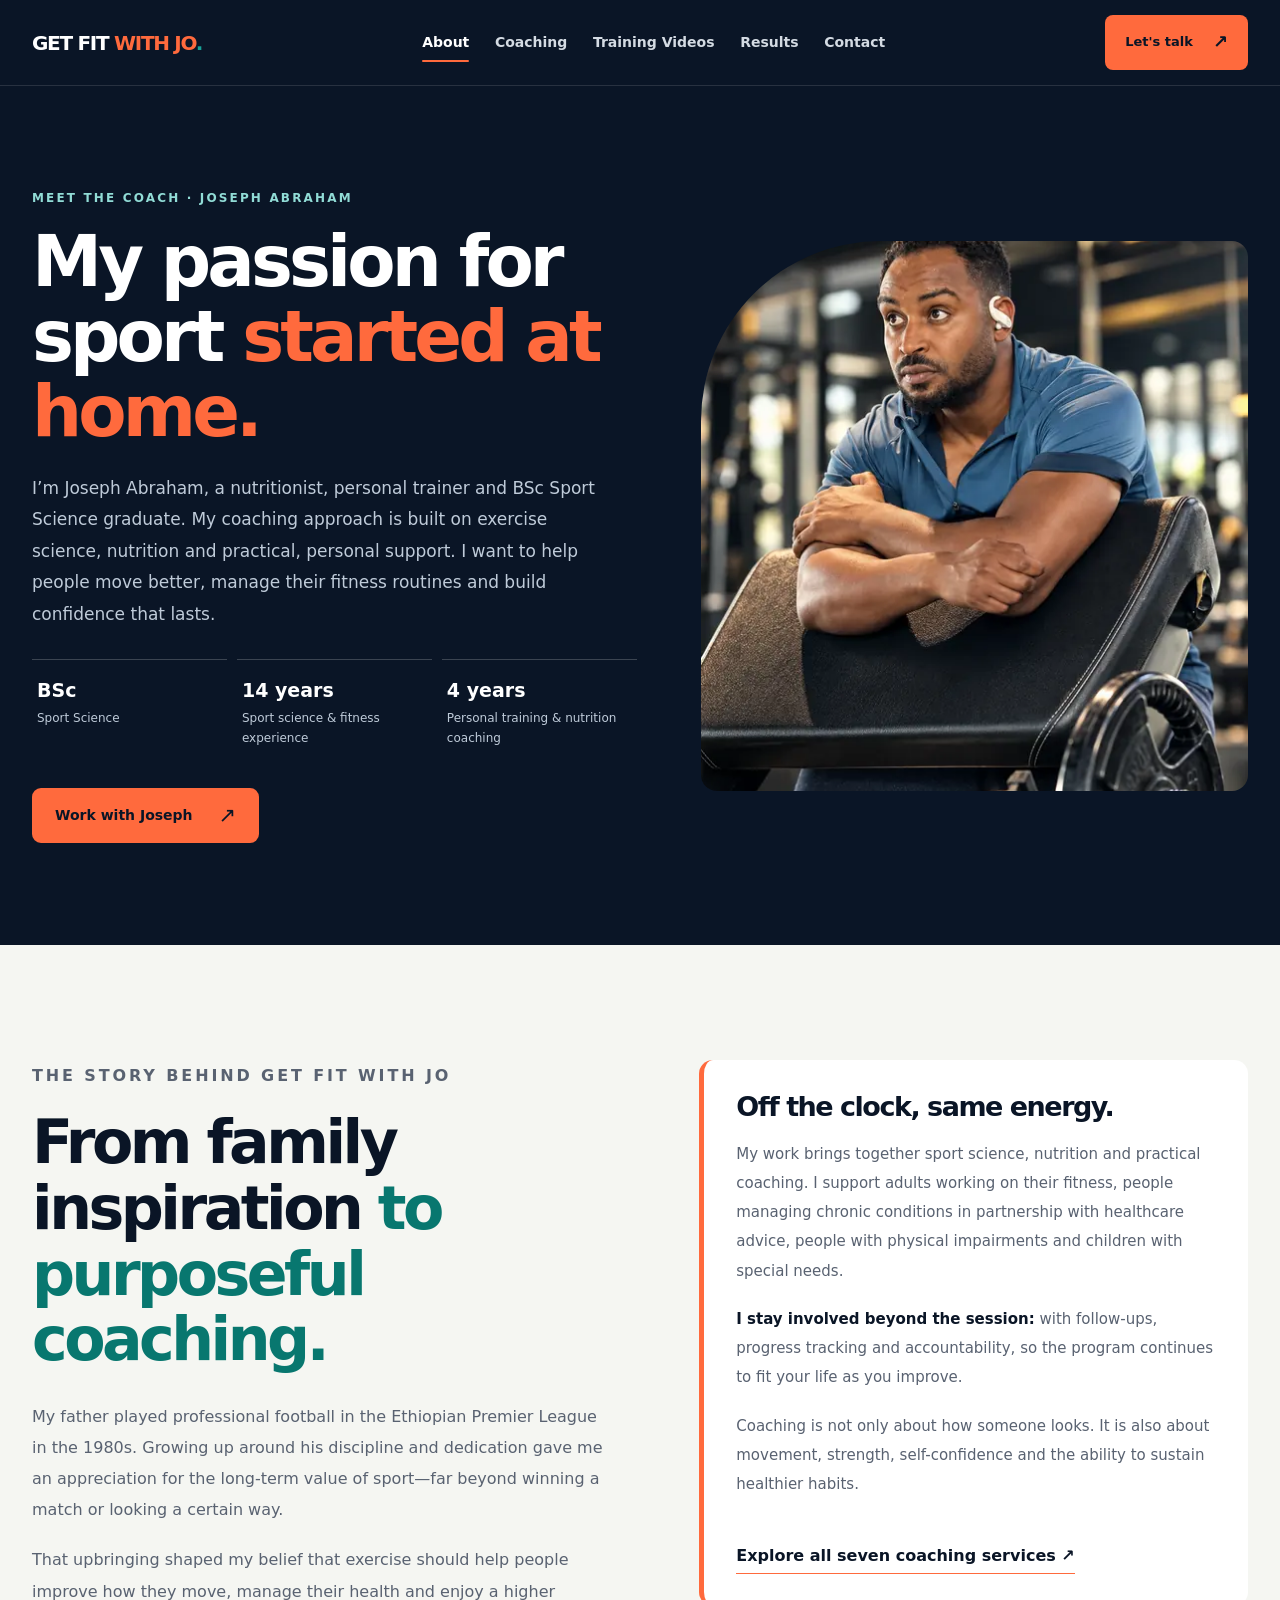
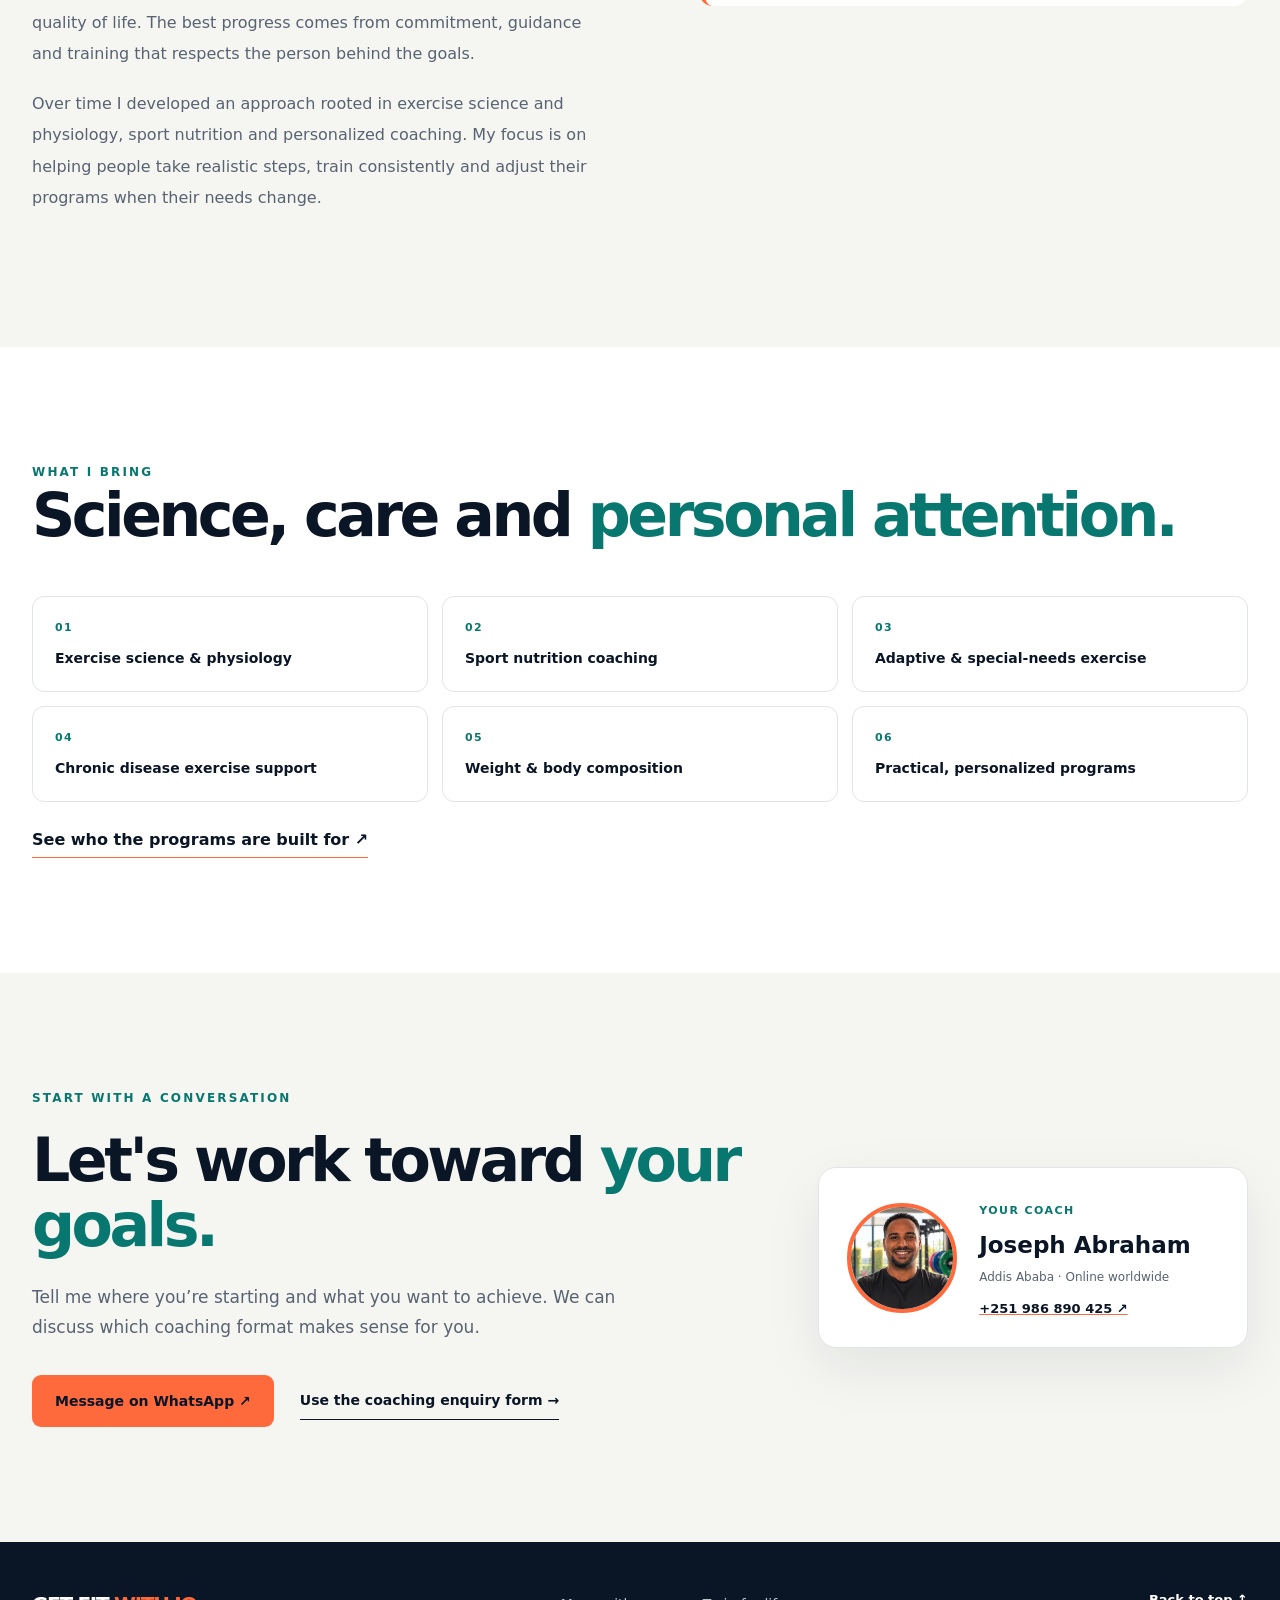
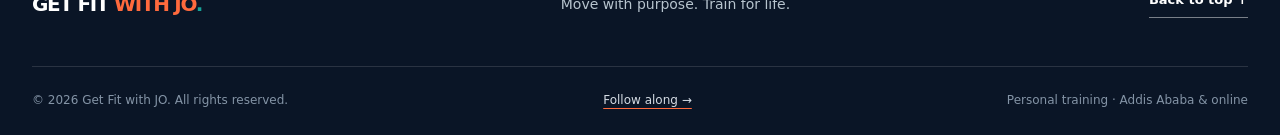
==== about.html @ db7fd2dc "Synchronize shared CSS on About page" ====
<!doctype html>
<html lang="en">
<head>
  <meta charset="utf-8"><meta name="viewport" content="width=device-width, initial-scale=1">
  <meta name="theme-color" content="#0A1526">
  <meta name="description" content="Meet Joseph Abraham, the sport science graduate, nutritionist and personal coach behind Get Fit with JO. Learn about his background, coaching philosophy and sporting roots in Ethiopia.">
  <link rel="canonical" href="https://yohannesmulugeta.github.io/GET-FIT-WITH-JO/about.html">
  <meta property="og:type" content="profile"><meta property="og:title" content="About Joseph Abraham | Get Fit with JO"><meta property="og:description" content="My passion for sport started at home. Discover Joseph's story and sport-science-led coaching philosophy.">
  <meta property="og:image" content="https://yohannesmulugeta.github.io/GET-FIT-WITH-JO/assets/getfit-social-preview.webp">
  <link rel="icon" href="assets/getfit-favicon.svg" type="image/svg+xml">
  <style id="site-css">
:root{
  --navy:#12213B;--deep:#0A1526;--orange:#FF6A3D;--teal:#17A398;
  --cream:#F5F6F2;--ink:#171B1F;--muted:#596271;--line:#E1E4E8;--teal-text:#08776F;
  --text:system-ui,-apple-system,'Segoe UI',Arial,sans-serif;--display:system-ui,-apple-system,'Segoe UI',Arial,sans-serif;
}
*,*::before,*::after{box-sizing:border-box}
html{scroll-behavior:smooth;scroll-padding-top:100px}
body{margin:0;color:var(--ink);background:#fff;font-family:var(--text);-webkit-font-smoothing:antialiased;font-size:16px;line-height:1.6}
body.menu-open{overflow:hidden}
a{color:inherit;text-decoration:none}img,video{display:block;max-width:100%}button{font:inherit}h1,h2,h3,p{margin:0}h1,h2,h3{font-family:var(--display);line-height:1.09;letter-spacing:-.055em}
.container{width:min(100% - 64px,1240px);margin-inline:auto}.skip-link{position:absolute;top:-100px;left:24px;z-index:100;background:var(--orange);color:var(--deep);padding:12px 18px;border-radius:4px}.skip-link:focus{top:12px}
:focus-visible{outline:3px solid var(--orange);outline-offset:4px}
.site-header{height:86px;background:var(--deep);color:#fff;border-bottom:1px solid rgba(255,255,255,.12);position:sticky;top:0;z-index:50}
.nav-shell{height:100%;display:flex;align-items:center;justify-content:space-between;gap:24px}
.brand{font-family:var(--display);font-size:20px;font-weight:700;letter-spacing:-.065em;white-space:nowrap;line-height:1}.brand>span{color:var(--orange)}.brand-dot{color:var(--teal)}
#site-nav{display:flex;gap:28px;align-items:center}#site-nav a{position:relative;font-size:14px;color:#D4DBE3;font-weight:600;transition:color .2s}#site-nav a:hover,#site-nav a[aria-current]{color:#fff}#site-nav a[aria-current]::after{content:"";position:absolute;left:0;right:0;bottom:-8px;height:2px;border-radius:2px;background:var(--orange)}
.nav-action{background:var(--orange);color:var(--deep);padding:13px 20px;font-size:13px;font-weight:700;border-radius:8px;white-space:nowrap;display:inline-flex;align-items:center;gap:20px;transition:transform .2s,filter .2s}.nav-action:hover{transform:translateY(-2px);filter:brightness(1.08)}.nav-action span{font-size:18px}
.menu-toggle{display:none;border:0;background:transparent;cursor:pointer;padding:12px;width:44px;height:44px;align-items:center;justify-content:center;flex-direction:column;gap:5px}.menu-toggle span{display:block;width:23px;height:2px;background:white;border-radius:3px;transition:transform .2s,opacity .2s}
.eyebrow{font-size:12px;font-weight:700;letter-spacing:.18em;line-height:1.7;text-transform:uppercase;color:var(--teal)}
.hero{color:#fff;background:var(--deep);overflow:hidden;position:relative}.hero-noise{position:absolute;right:0;top:0;width:64%;height:100%;opacity:.37;background:radial-gradient(ellipse at 60% 45%,#273b51 0,transparent 69%);pointer-events:none}.hero-layout{min-height:710px;display:grid;grid-template-columns:1fr .93fr;gap:clamp(28px,5vw,78px);align-items:center;padding-block:65px 38px;position:relative;z-index:1}
.hero-content{padding-bottom:25px}.hero-eyebrow{display:flex;align-items:center;gap:12px;color:#7ED0C9;margin-bottom:30px}.status-dot{height:9px;width:9px;background:var(--teal);border-radius:50%;box-shadow:0 0 0 6px rgba(23,163,152,.11)}
.hero h1{font-size:clamp(52px,5.3vw,79px);max-width:720px;line-height:1.045;color:#fff}.hero h1 span{color:var(--orange)}.hero-description{font-size:18px;line-height:1.85;color:#B8C5D1;max-width:520px;margin-top:28px}.hero-actions{display:flex;align-items:center;gap:28px;flex-wrap:wrap;margin-top:36px}
.button{display:inline-flex;align-items:center;justify-content:space-between;gap:26px;padding:17px 23px;font-weight:700;font-size:14px;border-radius:9px;white-space:nowrap;line-height:1.3;transition:transform .2s,box-shadow .2s}.button:hover{transform:translateY(-3px);box-shadow:0 16px 33px rgba(255,106,61,.19)}.button-orange{background:var(--orange);color:var(--deep)}.button span{font-size:21px;font-weight:500;line-height:1}.text-link{display:inline-flex;align-items:center;gap:16px;font-size:14px;font-weight:700;line-height:1.4;padding:9px 0;border-bottom:1px solid currentColor}.text-link span{font-size:20px}.light-link{color:#fff}.dark-link{color:var(--deep)}.text-link:hover{color:var(--orange)}
.coach-signature{display:flex;align-items:center;gap:15px;margin-top:50px}.coach-signature img{width:58px;height:58px;border-radius:50%;object-fit:cover;object-position:center;border:2px solid var(--orange)}.coach-signature strong,.coach-signature span{display:block}.coach-signature strong{font-family:var(--display);font-size:15px}.coach-signature span{color:#A9B6C7;font-size:12px;margin-top:3px}
.hero-visual{position:relative;min-width:0;height:590px;padding-top:15px;padding-right:20px}.hero-photo-frame>picture{display:block;width:100%;height:100%}.hero-photo-frame{height:100%;width:100%;border-radius:160px 18px 18px 18px;overflow:hidden;background:#1b2a38;position:relative;isolation:isolate}.hero-portrait{width:100%;height:100%;object-fit:cover;object-position:50% 42%;transform:scale(1);transition:transform .8s}.hero-photo-frame:hover .hero-portrait{transform:scale(1.025)}.hero-photo-frame::after{content:'';position:absolute;inset:0;background:linear-gradient(0deg,rgba(10,21,38,.8) 0,rgba(10,21,38,.03) 45%,rgba(10,21,38,.07) 100%);pointer-events:none}.visual-outline{position:absolute;top:0;right:3px;width:calc(100% - 35px);height:calc(100% - 3px);border:1px solid rgba(255,106,61,.62);border-radius:160px 18px 18px 18px;z-index:-1}.hero-floating-label{position:absolute;bottom:25px;left:28px;z-index:2;display:flex;align-items:center;gap:15px;background:rgba(10,21,38,.75);backdrop-filter:blur(8px);border:1px solid rgba(255,255,255,.16);padding:13px 19px;border-radius:10px;color:#DDE4E9;font-size:13px}.hero-floating-label strong{display:block;color:#fff;font-family:var(--display);font-size:16px}.label-mark{color:var(--orange);font-size:32px}
.hero-trust{display:grid;grid-template-columns:repeat(3,minmax(0,1fr));gap:20px;border-top:1px solid rgba(255,255,255,.13);padding-block:23px 25px;position:relative;z-index:1}.hero-trust>div{display:flex;align-items:center;gap:15px;font-size:14px;color:#CFD8E0;font-weight:600}.hero-trust>div+div{border-left:1px solid rgba(255,255,255,.15);padding-left:28px}.trust-icon{font-family:var(--display);font-size:13px;color:var(--orange)}
.intro-strip{background:var(--orange);color:var(--deep)}.intro-strip-inner{min-height:85px;display:flex;align-items:center;justify-content:space-between;gap:30px}.intro-strip p{font-family:var(--display);font-weight:700;letter-spacing:.025em;font-size:clamp(14px,1.5vw,18px)}.strip-asterisk{margin-inline:14px;font-weight:400}.intro-strip a{font-weight:700;font-size:13px;white-space:nowrap;border-bottom:1px solid var(--deep);padding-bottom:4px}.intro-strip a span{margin-left:12px;font-size:17px}
.section{padding:clamp(84px,9vw,132px) 0}.section-title{font-size:clamp(42px,4.7vw,67px);color:var(--deep);letter-spacing:-.058em}.section-title span{color:var(--teal-text)}.teal-eyebrow{color:var(--teal-text)}
.about-section{background:var(--cream)}.about-layout{display:grid;grid-template-columns:.89fr 1.11fr;gap:clamp(64px,9vw,142px);align-items:center}.about-visual{min-width:0;position:relative;padding-bottom:77px;padding-left:20px}.about-image-main{height:585px;max-width:430px;overflow:hidden;border-radius:12px 100px 12px 12px;background:#d1dedb;box-shadow:0 25px 60px rgba(10,21,38,.12)}.about-image-main img{width:100%;height:100%;object-fit:cover;object-position:48% 10%}.about-image-inset{position:absolute;bottom:43px;right:-35px;width:45%;height:260px;border:10px solid var(--cream);border-radius:14px;overflow:hidden;background:#d6e5ec}.about-image-inset img{width:100%;height:100%;object-fit:cover;object-position:center}.about-image-caption{position:absolute;top:18px;left:-20px;writing-mode:vertical-rl;transform:rotate(180deg);font-size:10px;font-weight:700;letter-spacing:.21em;color:var(--muted)}.small-cross{color:var(--orange);font-size:23px;vertical-align:middle}
.about-content>.eyebrow{margin-bottom:19px}.about-content>.section-title{max-width:640px}.about-content>.lead{font-size:20px;line-height:1.7;color:var(--deep);font-weight:600;margin-top:26px;max-width:610px}.about-content>p:not(.eyebrow):not(.lead){margin-top:19px;color:var(--muted);line-height:1.88;font-size:16px;max-width:600px}.about-points{margin:30px 0 25px;border-top:1px solid #D7DCD9}.about-points>div{display:grid;grid-template-columns:30px 1fr;column-gap:14px;padding:15px 0;border-bottom:1px solid #D7DCD9}.about-points span{color:var(--orange);font-size:20px;grid-row:span 2}.about-points strong{font-family:var(--display);font-size:16px;color:var(--deep)}.about-points small{font-size:13px;color:var(--muted);margin-top:4px;line-height:1.55}
.about-links{display:flex;flex-wrap:wrap;align-items:center;gap:10px 28px}
.programs-section{background:#fff}.section-heading{margin-bottom:48px}.split-heading{display:flex;justify-content:space-between;align-items:flex-end;gap:70px}.split-heading .eyebrow{margin-bottom:19px}.split-heading>p{max-width:380px;font-size:16px;line-height:1.8;color:var(--muted);margin-bottom:5px}.program-cards{display:grid;grid-template-columns:repeat(3,minmax(0,1fr));gap:23px}.program-card{background:#fff;border:1px solid #E4E7EB;border-radius:15px;overflow:hidden;box-shadow:0 12px 30px rgba(10,21,38,.045);transition:transform .25s,box-shadow .25s}@media(hover:hover){.program-card:hover{transform:translateY(-6px);box-shadow:0 23px 46px rgba(10,21,38,.1)}}.program-image{height:245px;position:relative;overflow:hidden;background:var(--navy)}.program-image img{width:100%;height:100%;object-fit:cover;transition:transform .55s}.program-card:hover img{transform:scale(1.06)}.program-number{position:absolute;top:14px;left:14px;border-radius:7px;background:var(--orange);font-family:var(--display);font-size:13px;font-weight:700;color:var(--deep);padding:9px 13px}.program-body{padding:29px 29px 30px}.program-type{font-size:11px;font-weight:700;letter-spacing:.15em;color:var(--teal-text)}.program-body h3{font-size:25px;line-height:1.15;color:var(--deep);margin:14px 0}.program-body p{font-size:14.5px;line-height:1.8;color:var(--muted);min-height:105px}.program-body>a{display:flex;align-items:center;justify-content:space-between;padding-top:18px;border-top:1px solid var(--line);font-size:13px;font-weight:700;color:var(--deep);margin-top:20px}.program-body>a span{font-size:19px;color:var(--orange)}.program-body>a:hover{color:var(--orange)}
.specialty-block{margin-top:40px;background:var(--cream);border-radius:16px;padding:37px 43px;display:grid;grid-template-columns:.8fr 1.2fr;gap:35px;align-items:center}.specialty-block h3{font-size:25px;color:var(--deep);line-height:1.2;margin-top:10px}.specialty-block h3 span{color:var(--teal-text)}.specialty-list{display:grid;grid-template-columns:1fr 1fr;gap:10px}.specialty-list span{background:white;border:1px solid var(--line);border-radius:9px;padding:13px 15px;font-size:13px;font-weight:700;color:var(--navy)}.specialty-list span::before{content:'↗';color:var(--orange);margin-right:10px}.medical-note{font-size:12px;color:#64707c;line-height:1.65;margin-top:20px;max-width:850px}
.training-section{background:var(--deep);color:#fff;position:relative;overflow:hidden}.training-section::before{content:'';position:absolute;width:750px;height:750px;border:1px solid rgba(255,255,255,.04);border-radius:50%;right:-390px;top:-460px}.training-section .section-title{color:#fff}.training-section .section-title span{color:var(--orange)}.training-section .split-heading>p{color:#AABACB}.training-section .eyebrow{color:#7ED0C9}.video-grid{display:grid;grid-template-columns:repeat(2,minmax(0,400px));justify-content:center;gap:24px}.video-card{min-width:0}.video-stage{position:relative;aspect-ratio:9/13;border:1px solid rgba(255,255,255,.15);overflow:hidden;border-radius:15px;background:#152335}.video-stage video{height:100%;width:100%;object-fit:cover}.video-length{position:absolute;top:16px;left:17px;background:rgba(10,21,38,.78);border:1px solid rgba(255,255,255,.2);border-radius:50px;padding:6px 12px;color:#fff;font-size:10px;letter-spacing:.12em;font-weight:700;pointer-events:none}.video-info{display:flex;justify-content:space-between;gap:20px;align-items:flex-start;padding:20px 0}.video-info span{font-size:10px;letter-spacing:.12em;color:var(--teal);white-space:nowrap;padding-top:3px;font-weight:700}.video-info h3{font-size:18px;color:#fff;letter-spacing:-.025em;font-weight:600;text-align:right}.training-bottom{display:flex;justify-content:space-between;gap:20px;align-items:center;border-top:1px solid rgba(255,255,255,.15);padding-top:25px;margin-top:20px}.training-bottom>span{font-size:13px;color:#AABACB}
.process-section{background:#fff}.centered-heading{text-align:center;max-width:750px;margin-inline:auto;margin-bottom:55px}.centered-heading .eyebrow{margin-bottom:17px}.centered-heading>p:last-child{margin-top:21px;color:var(--muted)}.process-steps{display:grid;grid-template-columns:repeat(3,1fr);gap:23px}.process-step{padding:31px 30px 37px;border:1px solid var(--line);border-radius:15px;background:var(--cream);min-height:276px}.step-head{display:flex;justify-content:space-between;align-items:center;margin-bottom:43px}.step-head span{font-family:var(--display);font-size:17px;color:var(--deep);border-left:3px solid var(--orange);padding-left:8px;font-weight:700}.step-head i{display:grid;place-items:center;width:48px;height:48px;border:1px solid #D9DDDA;border-radius:50%;color:var(--teal);font-size:21px;font-style:normal}.process-step h3{color:var(--deep);font-size:23px;margin-bottom:12px}.process-step p{font-size:14px;line-height:1.8;color:var(--muted)}
.belief-section{background:var(--navy);color:#fff;overflow:hidden}.belief-layout{display:grid;grid-template-columns:330px 1fr;align-items:center;gap:clamp(60px,9vw,130px);min-height:440px}.belief-photo{height:440px;overflow:hidden;position:relative}.belief-photo img{height:100%;width:100%;object-fit:cover;object-position:58% 30%}.belief-photo:after{content:'';position:absolute;inset:0;background:linear-gradient(0deg,rgba(18,33,59,.2),transparent)}.belief-copy{padding:80px 0}.belief-copy .eyebrow{margin-bottom:20px}.belief-copy h2{font-size:clamp(38px,4.4vw,60px);max-width:740px}.belief-copy h2 span{color:var(--orange)}.belief-copy p:not(.eyebrow){font-size:17px;max-width:570px;color:#BDCAD9;margin:22px 0;line-height:1.85}
.contact-section{padding:clamp(85px,9vw,125px) 0;background:var(--cream)}.contact-layout{display:grid;grid-template-columns:1.25fr .75fr;gap:70px;align-items:center}.contact-layout .eyebrow{margin-bottom:19px}.contact-layout .section-title{max-width:710px}.contact-layout>div:first-child>p:not(.eyebrow){font-size:17px;color:var(--muted);max-width:600px;line-height:1.8;margin-top:23px}.contact-buttons{display:flex;align-items:center;flex-wrap:wrap;gap:26px;margin-top:32px}.contact-card{display:flex;align-items:center;gap:22px;border-radius:18px;padding:28px;background:#fff;border:1px solid var(--line);box-shadow:0 20px 55px rgba(10,21,38,.08)}.contact-card img{width:110px;height:110px;object-fit:cover;border:4px solid var(--orange);border-radius:50%;flex-shrink:0}.contact-card span{font-size:11px;font-weight:700;color:var(--teal-text);letter-spacing:.13em}.contact-card strong{display:block;font-family:var(--display);color:var(--deep);font-size:23px;margin:5px 0}.contact-card p{font-size:12px;color:var(--muted)}.contact-card a{font-size:13px;font-weight:700;color:var(--deep);text-decoration:underline;text-decoration-color:var(--orange);display:block;margin-top:11px}
.site-footer{background:var(--deep);color:#fff}.footer-top{min-height:125px;display:flex;justify-content:space-between;align-items:center;gap:25px;border-bottom:1px solid rgba(255,255,255,.13)}.footer-top p{font-size:14px;color:#B7C4CE}.back-to-top{font-weight:700;font-size:13px;border-bottom:1px solid rgba(255,255,255,.45);padding-bottom:6px}.footer-bottom{padding-block:24px;display:flex;justify-content:space-between;gap:15px;font-size:12px;color:#8494A6}
@media(max-width:1120px){.container{width:min(100% - 54px,1160px)}.hero-layout{gap:30px;min-height:600px}.hero h1{font-size:clamp(44px,5.5vw,70px)}.hero-visual{height:500px}.about-layout{gap:60px}.about-image-main{height:520px}.about-image-inset{right:-15px}.section-title{font-size:clamp(40px,4.6vw,58px)}.contact-layout{gap:35px}.contact-card{flex-direction:column;align-items:flex-start}}
@media(max-width:1050px){.site-header{height:73px}.nav-action{margin-left:auto;padding:11px 16px}#site-nav{position:absolute;top:73px;left:0;right:0;background:var(--deep);border-bottom:1px solid rgba(255,255,255,.18);display:none;flex-direction:column;align-items:stretch;padding:19px 28px 32px;gap:0;box-shadow:0 20px 30px rgba(0,0,0,.17);max-height:calc(100dvh - 73px);overflow:auto}#site-nav.is-open{display:flex}#site-nav a{font-size:16px;padding:15px 0;border-bottom:1px solid rgba(255,255,255,.12)}#site-nav a[aria-current]::after{left:auto;right:0;bottom:17px;width:28px}.menu-toggle{display:flex;order:4}.menu-toggle[aria-expanded=true] span:nth-child(1){transform:translateY(7px) rotate(45deg)}.menu-toggle[aria-expanded=true] span:nth-child(2){opacity:0}.menu-toggle[aria-expanded=true] span:nth-child(3){transform:translateY(-7px) rotate(-45deg)}}
@media(max-width:900px){.hero-layout{grid-template-columns:1fr 1fr}.hero h1{font-size:clamp(43px,5.8vw,63px)}.hero-description{font-size:16px}.hero-visual{height:470px}.about-layout{grid-template-columns:.8fr 1.2fr;gap:35px}.about-image-main{height:490px}.about-image-inset{height:185px;bottom:42px}.split-heading{gap:35px}.split-heading>p{max-width:295px}.program-cards{gap:13px}.program-body{padding:22px}.program-body h3{font-size:22px}.program-body p{min-height:140px}.specialty-block{padding:28px}.video-info{display:block}.video-info h3{text-align:left;margin-top:10px}.belief-layout{grid-template-columns:250px 1fr;gap:45px}.contact-layout{grid-template-columns:1fr}.contact-card{flex-direction:row;max-width:500px}}
@media(max-width:700px){.container{width:min(100% - 40px,610px)}.hero-layout{display:flex;flex-direction:column;align-items:stretch;gap:24px;padding-block:65px 26px;min-height:0}.hero-content{padding-bottom:0}.hero h1{font-size:clamp(47px,9.6vw,68px)}.hero-description{font-size:16px;line-height:1.75}.hero-eyebrow{font-size:10px;letter-spacing:.14em;margin-bottom:23px}.hero-actions{margin-top:26px;gap:22px}.coach-signature{margin-top:32px}.hero-visual{height:clamp(355px,76vw,520px);padding-right:11px;margin-top:4px}.hero-photo-frame{border-radius:96px 14px 14px 14px}.visual-outline{border-radius:96px 14px 14px 14px}.hero-portrait{object-position:50% 42%;transform:scale(1)}.hero-photo-frame:hover .hero-portrait{transform:scale(1.025)}.hero-trust{grid-template-columns:1fr 1fr;gap:14px;padding:19px 0}.hero-trust>div{font-size:11px;gap:9px}.hero-trust>div+div{padding-left:12px}.hero-trust>div:nth-child(3){display:none}.intro-strip-inner{min-height:72px}.intro-strip p{font-size:12px}.strip-asterisk{margin-inline:5px}.intro-strip a{display:none}.section{padding:77px 0}.section-title{font-size:clamp(39px,8.5vw,55px)}.about-layout{display:flex;flex-direction:column;gap:26px}.about-visual{width:min(100%,480px);padding-bottom:35px;padding-left:16px}.about-image-main{height:500px;max-width:390px}.about-image-inset{height:200px;right:0;bottom:0}.about-content>.lead{font-size:18px;margin-top:20px}.split-heading{display:block}.split-heading>p{max-width:580px;margin-top:21px;font-size:15px}.section-heading{margin-bottom:32px}.program-cards{grid-template-columns:1fr;gap:20px}.program-card{display:grid;grid-template-columns:minmax(0,.9fr) minmax(0,1.1fr)}.program-image{height:100%;min-height:292px}.program-body p{min-height:0}.specialty-block{display:block;padding:28px}.specialty-list{margin-top:23px}.video-grid{grid-template-columns:repeat(2,minmax(0,1fr));gap:18px}.training-bottom{display:block}.training-bottom .text-link{margin-top:13px}.process-steps{grid-template-columns:1fr;gap:14px}.process-step{min-height:0;padding:23px}.step-head{margin-bottom:18px}.belief-layout{grid-template-columns:155px 1fr;gap:25px;min-height:320px}.belief-photo{height:370px}.belief-copy{padding:55px 0}.belief-copy h2{font-size:clamp(29px,5.4vw,45px)}.belief-copy p:not(.eyebrow){font-size:13px;line-height:1.6}.contact-layout{gap:30px}.footer-top{min-height:115px}.footer-top p{display:none}}
@media(max-width:510px){.container{width:calc(100% - 36px)}.site-header{height:67px}.nav-shell{gap:6px}.brand{font-size:17px}.nav-action{font-size:11px;padding:10px 12px;gap:7px}#site-nav{top:67px}.menu-toggle{padding:9px;width:38px}.hero-layout{padding-top:47px}.hero h1{font-size:clamp(44px,11.6vw,61px)}.hero-description{font-size:15px}.hero-actions{flex-direction:column;align-items:stretch;gap:8px}.hero-actions .button{width:100%;justify-content:space-between}.hero-actions .text-link{align-self:flex-start;margin-top:7px}.hero-visual{height:380px}.hero-floating-label{left:14px;bottom:16px;padding:10px;font-size:10px;gap:8px}.hero-floating-label strong{font-size:13px}.label-mark{font-size:24px}.hero-trust{gap:8px}.hero-trust>div{font-size:10px}.intro-strip p{font-size:11px;letter-spacing:0}.about-image-main{height:440px}.about-image-inset{height:180px;width:43%}.about-image-caption{font-size:9px}.program-card{display:flex;flex-direction:column}.program-image{min-height:0;height:218px}.program-body{padding:24px}.program-body p{font-size:14px}.specialty-block{padding:23px}.specialty-list{grid-template-columns:1fr}.video-grid{grid-template-columns:1fr;gap:20px}.video-info{display:flex}.video-info h3{text-align:right;margin-top:0;font-size:17px}.belief-layout{display:flex;flex-direction:column;gap:0}.belief-photo{height:240px;max-width:240px;align-self:flex-start}.belief-copy{padding:36px 0 56px}.belief-copy h2{font-size:41px}.belief-copy p:not(.eyebrow){font-size:15px}.contact-card{padding:20px;gap:14px}.contact-card img{width:88px;height:88px}.contact-card strong{font-size:19px}.contact-buttons{align-items:flex-start;flex-direction:column}.footer-bottom{display:block}.footer-bottom p+p{margin-top:5px}}
@media(max-width:350px){.nav-action{display:none}.menu-toggle{margin-left:auto}.hero h1{font-size:43px}.hero-visual{height:328px}.intro-strip p{font-size:10px}.about-image-main{height:395px}.about-image-inset{height:150px}.contact-card img{width:76px;height:76px}}
@media(prefers-reduced-motion:reduce){html{scroll-behavior:auto}*,*::before,*::after{animation-duration:.01ms!important;transition-duration:.01ms!important;scroll-behavior:auto!important}}

/* Lightweight mobile and accessibility refinements; original brand palette retained. */
.dark-link:hover,.program-body>a:hover{color:var(--teal-text)}
@media(max-width:700px){.hero-floating-label{backdrop-filter:none;background:rgba(10,21,38,.90)}}
@media(max-width:510px){.nav-action{min-height:44px;font-size:12px}.menu-toggle{width:44px;min-width:44px;min-height:44px}.hero-eyebrow{font-size:11px}}

/* Content restoration: every prior business section with zero new heavy media. */
#site-nav{gap:clamp(16px,2vw,26px)}#site-nav a{white-space:nowrap}
.hero-promise{margin-top:20px;font-family:var(--display);font-weight:700;font-size:clamp(17px,1.6vw,23px);line-height:1.35;color:#fff;max-width:520px;border-left:3px solid var(--orange);padding-left:16px}
.hero-description{margin-top:17px}.hero-trust strong,.hero-trust small{display:block;line-height:1.4}.hero-trust strong{font-size:14px;font-weight:700;color:#fff}.hero-trust small{font-size:11px;line-height:1.6;color:#ACBDCC;margin-top:2px}.hero-trust>div{align-items:center}
.about-origin{background:#fff;border-left:4px solid var(--orange);border-radius:0 12px 12px 0;padding:21px 24px;margin:25px 0 26px;box-shadow:0 8px 20px rgba(10,21,38,.04)}
.about-origin strong{display:block;color:var(--deep);font-family:var(--display);font-size:20px;line-height:1.3;letter-spacing:-.025em;margin-bottom:10px}
.about-origin p{color:var(--muted);line-height:1.75;font-size:14px}
.specialized-services{display:grid;grid-template-columns:repeat(2,minmax(0,1fr));gap:18px;margin-top:24px}
.special-service{background:var(--cream);border:1px solid var(--line);border-radius:14px;padding:29px;display:flex;flex-direction:column;align-items:flex-start;min-height:275px;transition:border-color .2s,transform .2s}
.special-service:hover{transform:translateY(-3px);border-color:#B8C6CB}
.service-no{font-size:11px;letter-spacing:.14em;font-weight:800;color:var(--teal-text)}.special-service h3{font-size:24px;color:var(--deep);margin-top:14px;letter-spacing:-.04em}
.special-service p{color:var(--muted);line-height:1.75;font-size:14px;margin:12px 0 20px}.special-service a{font-size:13px;font-weight:700;color:var(--deep);border-bottom:1px solid var(--orange);margin-top:auto;padding-bottom:4px}
.audience-section{background:var(--cream)}.audience-grid{display:grid;grid-template-columns:repeat(3,minmax(0,1fr));gap:17px}
.audience-tile{background:#fff;border:1px solid var(--line);padding:28px 26px;border-radius:14px;min-height:187px}
.audience-tile>span{font-family:var(--display);font-size:14px;font-weight:800;color:var(--teal-text)}.audience-tile h3{color:var(--deep);font-size:20px;margin-top:12px;letter-spacing:-.04em}.audience-tile p{color:var(--muted);font-size:13.5px;margin-top:8px;line-height:1.7}
.packages-section{background:#fff}.package-grid{display:grid;grid-template-columns:repeat(3,minmax(0,1fr));gap:20px}.package-option{padding:30px 28px;border:1px solid var(--line);border-radius:14px;display:flex;flex-direction:column;background:#fff;box-shadow:0 10px 25px rgba(10,21,38,.045)}
.package-option>span{color:var(--teal-text);font-size:11px;font-weight:800;letter-spacing:.13em}.package-option h3{margin:15px 0 10px;font-size:26px;letter-spacing:-.045em;color:var(--deep)}.package-option p{font-size:14px;color:var(--muted);line-height:1.7;margin-bottom:24px}.package-option strong{font-size:16px;color:var(--deep)}.package-option small{font-size:13px;line-height:1.7;color:var(--muted);margin-top:8px}.package-option a{font-size:13px;color:var(--deep);font-weight:700;margin-top:auto;padding-top:22px;border-bottom:1px solid var(--orange);padding-bottom:6px;width:max-content;max-width:100%}.package-note{font-size:13px;margin-top:20px;color:var(--muted);line-height:1.7}
.results-section{background:var(--cream)}.results-layout{display:grid;grid-template-columns:minmax(0,1.4fr) minmax(260px,.6fr);gap:clamp(36px,6vw,85px);align-items:center}.results-main .eyebrow{margin-bottom:18px}.results-intro{font-size:17px;color:var(--muted);line-height:1.75;margin:24px 0 28px}.client-story{background:#fff;border:1px solid var(--line);border-radius:16px;padding:34px 36px;box-shadow:0 12px 34px rgba(10,21,38,.06)}.story-label{color:var(--teal-text);font-size:11px;font-weight:800;letter-spacing:.12em}.client-story h3{color:var(--deep);font-size:clamp(24px,2.3vw,34px);margin:13px 0;letter-spacing:-.045em}.client-story p{font-size:15px;line-height:1.9;color:var(--muted)}.story-footer{display:flex;justify-content:space-between;gap:24px;align-items:center;border-top:1px solid var(--line);padding-top:20px;margin-top:24px}.story-footer span{font-size:12px;color:var(--muted)}.story-footer strong{font-family:var(--display);display:block;font-size:23px;color:var(--deep);line-height:1.15}.story-footer a{font-size:12px;font-weight:700;color:var(--deep);border-bottom:1px solid var(--orange);padding-bottom:4px}.results-disclaimer{font-size:11px;color:var(--muted);margin-top:15px;line-height:1.7}.results-aside{background:var(--deep);color:#fff;border-radius:16px;overflow:hidden}.results-photo{height:360px}.results-photo img{width:100%;height:100%;object-fit:cover;object-position:50% 45%}.results-aside-caption{padding:25px;display:flex;flex-direction:column;gap:11px}.results-aside-caption .eyebrow{font-size:10px;color:#8BD4CD}.results-aside-caption strong{font-family:var(--display);font-size:23px;line-height:1.2;letter-spacing:-.035em}.results-aside-caption a{font-size:13px;color:#fff;text-decoration:underline;text-decoration-color:var(--orange);text-underline-offset:5px;margin-top:6px}
.social-section{background:var(--navy);color:white}.social-layout{display:grid;grid-template-columns:minmax(0,1fr) minmax(0,1fr);gap:70px;align-items:center}.social-layout .eyebrow{margin-bottom:18px;color:#A0DCD7}.social-layout .section-title{color:#fff}.social-layout .section-title span{color:#8DDED4}.social-layout>div:first-child>p:not(.eyebrow){font-size:15px;color:#BFCBD9;line-height:1.9;max-width:550px;margin-top:22px}
.social-grid{display:grid;grid-template-columns:repeat(2,minmax(0,1fr));gap:13px}.social-tile{border:1px solid rgba(255,255,255,.2);border-radius:13px;padding:22px 20px;min-height:135px}.social-tile>span{display:grid;place-items:center;color:var(--orange);font-size:28px;font-weight:700;width:38px;height:38px}.social-tile strong,.social-tile small{display:block}.social-tile strong{font-size:18px;margin-top:4px}.social-tile small{font-size:11px;color:#BFCBD9;margin-top:4px}
.footer-about-link{display:inline-block;margin-left:9px;color:#fff;text-decoration:underline;text-decoration-color:var(--orange);text-underline-offset:5px}
/* About-page layout */
.about-page-hero{background:var(--deep);padding:clamp(75px,8vw,135px) 0;color:#fff}.about-page-layout{display:grid;grid-template-columns:minmax(0,1.05fr) minmax(300px,.95fr);gap:clamp(35px,5vw,85px);align-items:center}.about-page-hero h1{font-size:clamp(43px,5.5vw,77px);line-height:1.07;max-width:760px;margin:16px 0 22px}.about-page-hero h1 span{color:var(--orange)}.about-page-hero .eyebrow{color:#91DCD6}.about-page-hero p:not(.eyebrow){font-size:17px;line-height:1.85;color:#BFCBD9;max-width:580px}.about-page-image{height:550px;border-radius:180px 16px 16px 16px;overflow:hidden}.about-page-image img{height:100%;width:100%;object-fit:cover;object-position:center}.about-credential-grid{margin-top:29px;display:grid;grid-template-columns:repeat(3,1fr);gap:10px}.about-credential-grid div{padding:15px 5px;border-top:1px solid rgba(255,255,255,.2)}.about-credential-grid strong{font-size:19px;display:block;color:#fff}.about-credential-grid span{display:block;font-size:12px;color:#BFCBD9;margin-top:4px}
.story-section{background:var(--cream)}.story-layout{display:grid;grid-template-columns:minmax(0,1fr) minmax(0,.95fr);gap:clamp(30px,7vw,105px);align-items:start}.story-layout p{color:var(--muted);font-size:16px;line-height:1.95;margin-bottom:19px}.story-layout h2{margin:14px 0 28px}.story-highlight{padding:32px;border-radius:14px;border-left:5px solid var(--orange);background:#fff}.story-highlight h3{font-size:27px;color:var(--deep);margin-bottom:18px}.story-highlight strong{color:var(--deep)}.story-highlight p{font-size:15px}
.expertise-grid{display:grid;grid-template-columns:repeat(3,minmax(0,1fr));gap:14px}.expertise-grid div{padding:22px;border:1px solid var(--line);border-radius:12px;background:#fff;font-size:14px;font-weight:700;color:var(--deep)}.expertise-grid span{display:block;color:var(--teal-text);font-size:11px;letter-spacing:.13em;margin-bottom:10px}.story-link{display:inline-block;color:var(--deep);font-weight:700;margin-top:25px;border-bottom:1px solid var(--orange);padding-bottom:4px}
@media(max-width:1120px){.hero-promise{font-size:19px}}
@media(max-width:1010px){.hero-trust small{font-size:10px}.social-layout{gap:35px}}
@media(max-width:900px){#site-nav a{font-size:16px}.audience-grid{grid-template-columns:repeat(2,minmax(0,1fr))}.package-grid{gap:12px}.package-option{padding:24px}.results-layout{grid-template-columns:minmax(0,1.2fr) minmax(220px,.8fr);gap:28px}.results-photo{height:320px}}
@media(max-width:700px){.hero-promise{font-size:19px;margin-top:20px}.hero-trust{grid-template-columns:repeat(3,minmax(0,1fr));gap:8px}.hero-trust>div:nth-child(3){display:flex}.hero-trust>div{flex-direction:column;align-items:flex-start;gap:7px;padding:0 6px!important}.hero-trust strong{font-size:12px}.hero-trust small{font-size:9.5px}.specialized-services,.social-layout,.story-layout{grid-template-columns:1fr}.audience-grid{gap:12px}.package-grid{grid-template-columns:1fr}.package-option{min-height:0}.results-layout{grid-template-columns:1fr}.results-aside{display:grid;grid-template-columns:minmax(0,.55fr) minmax(0,1fr);align-items:stretch}.results-photo{height:240px}.social-grid{gap:10px}.about-page-layout{grid-template-columns:1fr}.about-page-image{height:400px;max-width:540px}.expertise-grid{grid-template-columns:repeat(2,minmax(0,1fr))}}
@media(max-width:510px){.hero-promise{font-size:17px}.hero-trust{grid-template-columns:repeat(3,minmax(0,1fr))}.hero-trust .trust-icon{font-size:11px}.hero-trust strong{font-size:11px}.hero-trust small{font-size:9px}.audience-grid,.specialized-services{grid-template-columns:1fr}.audience-tile{min-height:0;padding:23px}.special-service{min-height:0}.client-story{padding:25px 22px}.story-footer{flex-direction:column;align-items:flex-start}.results-aside{grid-template-columns:1fr}.results-photo{height:300px}.social-tile{padding:15px 12px;min-height:118px}.social-tile strong{font-size:16px}.social-tile small{font-size:10px}.about-credential-grid{grid-template-columns:1fr 1fr;gap:8px}.about-page-image{height:330px}}

/* Extra-small-screen readability for experience credentials */
@media(max-width:510px){.hero-trust{grid-template-columns:repeat(2,minmax(0,1fr))}.hero-trust>div:nth-child(3){grid-column:1/-1;flex-direction:row;align-items:center;padding-top:10px!important;border-top:1px solid rgba(255,255,255,.1)}.hero-trust strong{font-size:12px}.hero-trust small{font-size:10px}}


/* Coaching enquiry — responsive dual-channel contact form */
.enquiry-panel{scroll-margin-top:110px;margin-top:65px;background:#fff;border:1px solid var(--line);border-radius:22px;box-shadow:0 22px 68px rgba(10,21,38,.075);overflow:hidden}
.enquiry-intro{display:flex;align-items:center;justify-content:space-between;gap:40px;padding:35px clamp(22px,5vw,58px);background:var(--navy);color:white}
.enquiry-intro .eyebrow{color:#96DCD5;font-weight:700;margin:0 0 12px}
.enquiry-intro h3{font-size:clamp(30px,3.3vw,45px);line-height:1.12;letter-spacing:-.04em;color:#fff;margin:0}
.enquiry-intro h3 span{color:var(--orange)}
.enquiry-intro p:not(.eyebrow){font-size:15px;max-width:550px;color:#DFE7EE;line-height:1.7;margin:14px 0 0}
.enquiry-benefits{display:flex;flex-direction:column;gap:12px;flex:0 0 auto;border-left:1px solid rgba(255,255,255,.22);padding-left:29px;font-size:13px;color:#E2E9F0}
.enquiry-benefits strong{color:#FFAC87;margin-right:9px}
.enquiry-form{padding:clamp(22px,4vw,50px)}
.enquiry-fields{display:grid;grid-template-columns:repeat(2,minmax(0,1fr));gap:22px 24px}
.enquiry-field{display:flex;flex-direction:column;gap:9px;min-width:0}
.enquiry-field-full{grid-column:1/-1}
.enquiry-field label{font-size:14px;color:var(--deep);font-weight:700}
.enquiry-field label span{color:#BA481F}
.enquiry-field input,.enquiry-field select,.enquiry-field textarea{width:100%;min-width:0;border:1.5px solid #C6CFD7;border-radius:10px;padding:14px 15px;background:#FBFCFC;color:var(--deep);font:inherit;font-size:16px;line-height:1.5;transition:border-color .15s,box-shadow .15s}
.enquiry-field textarea{resize:vertical;min-height:128px}
.enquiry-field input:focus-visible,.enquiry-field select:focus-visible,.enquiry-field textarea:focus-visible,.enquiry-consent input:focus-visible,.enquiry-actions a:focus-visible,.enquiry-actions button:focus-visible{outline:3px solid rgba(23,163,152,.36);outline-offset:2px;border-color:var(--teal-text)}
.enquiry-field input::placeholder,.enquiry-field textarea::placeholder{color:#637182;opacity:1}
.enquiry-consent{display:flex;gap:12px;align-items:flex-start;margin:25px 0 23px;font-size:13px;color:#435162;line-height:1.65;cursor:pointer}
.enquiry-consent input{flex:0 0 19px;width:19px;height:19px;margin:2px 0 0;accent-color:var(--teal-text)}
.enquiry-consent a{color:var(--deep);font-weight:700;text-decoration:underline;text-decoration-color:var(--orange)}
.enquiry-actions{display:flex;flex-wrap:wrap;gap:14px;align-items:stretch}
.enquiry-actions .button{min-height:54px;min-width:225px;border:0;cursor:pointer;justify-content:center;text-align:center;font-family:inherit;white-space:normal}
.enquiry-actions button:disabled{opacity:.58;cursor:wait;transform:none}
.enquiry-whatsapp-button{color:#fff;background:var(--navy)}
.enquiry-whatsapp-button:hover{box-shadow:0 16px 35px rgba(18,33,59,.2)}
.enquiry-status{min-height:0;margin-top:15px;font-size:14px;line-height:1.65;font-weight:650}
.enquiry-status:empty{display:none}
.enquiry-status[data-state="success"]{color:#075D43}
.enquiry-status[data-state="error"]{color:#8C301D}
.enquiry-status[data-state="info"]{color:var(--navy)}
.enquiry-footnote{font-size:12px;color:#586576;line-height:1.65;margin-top:17px;max-width:940px}
.enquiry-honeypot{position:absolute!important;left:-9999px!important;width:1px!important;height:1px!important;overflow:hidden!important}
@media(max-width:760px){.enquiry-intro{align-items:flex-start;flex-direction:column;gap:23px}.enquiry-benefits{display:grid;grid-template-columns:repeat(3,1fr);width:100%;border-left:0;border-top:1px solid rgba(255,255,255,.22);padding:18px 0 0;gap:15px}.enquiry-benefits span{line-height:1.5}}
@media(max-width:520px){.enquiry-panel{margin-top:40px;border-radius:17px}.enquiry-intro{padding:25px 22px}.enquiry-fields{grid-template-columns:1fr;gap:19px}.enquiry-field-full{grid-column:auto}.enquiry-benefits{display:flex;gap:7px;font-size:12px}.enquiry-actions{flex-direction:column}.enquiry-actions .button{width:100%;min-width:0}.enquiry-form{padding:24px 19px}}
@media(prefers-reduced-motion:reduce){.enquiry-field input,.enquiry-field select,.enquiry-field textarea{transition:none}}

.footer-bottom a{color:#D4DBE3;text-decoration:underline;text-decoration-color:var(--orange);text-underline-offset:4px}
@media(max-width:1050px){#site-nav{gap:0}}

/* October 2026 review-only gallery, transformation, FAQ and booking refinement */
.jo-gallery-section{background:#fff}.jo-gallery-grid{display:grid;grid-template-columns:repeat(4,minmax(0,1fr));gap:18px}.jo-gallery-card{min-width:0;margin:0;overflow:hidden;border-radius:15px;background:var(--cream);border:1px solid var(--line)}.jo-gallery-card-tall{grid-column:span 1}.jo-gallery-card-wide{grid-column:span 2}.jo-gallery-image{height:295px;position:relative;overflow:hidden;background:var(--navy)}.jo-gallery-card-wide .jo-gallery-image{height:335px}.jo-gallery-image img{height:100%;width:100%;object-fit:cover;object-position:center 34%;transition:transform .3s}.jo-gallery-card:hover img{transform:scale(1.035)}.jo-reference-badge{position:absolute;left:12px;bottom:12px;right:12px;display:block;width:max-content;max-width:calc(100% - 24px);color:#fff;background:rgba(10,21,38,.94);border:1px solid rgba(255,255,255,.25);padding:8px 9px;border-radius:5px;font-size:10px;line-height:1.45;font-weight:800;letter-spacing:.05em}.jo-gallery-card figcaption{padding:18px 19px 21px}.jo-gallery-card figcaption strong{display:block;font-size:17px;color:var(--deep)}.jo-gallery-card figcaption span{display:block;font-size:12px;color:var(--muted);margin-top:5px;line-height:1.5}.jo-gallery-note{font-size:12px;line-height:1.8;color:var(--muted);max-width:950px;margin:22px 0}.jo-gallery-note a{font-weight:700;text-decoration:underline;text-underline-offset:3px;color:var(--deep)}
.jo-transformations-section{background:var(--cream)}.jo-transformation-grid{display:grid;grid-template-columns:repeat(2,minmax(0,1fr));gap:20px}.jo-transformation-card{background:#fff;border:1px solid var(--line);border-radius:16px;overflow:hidden;min-width:0}.jo-transformation-image{height:330px;position:relative;background:var(--navy)}.jo-transformation-image img{width:100%;height:100%;object-fit:contain;background:#101c30}.jo-transformation-copy{padding:25px 28px 29px}.jo-transformation-copy>span{font-size:11px;letter-spacing:.12em;font-weight:800;color:var(--teal-text)}.jo-transformation-copy h3{color:var(--deep);font-size:26px;margin:11px 0}.jo-transformation-copy p{color:var(--muted);font-size:14px;line-height:1.8}.jo-transform-placeholder{height:330px;background:linear-gradient(130deg,#12213B,#243f50);color:#fff;display:flex;align-items:center;justify-content:center;flex-direction:column;padding:24px;text-align:center;gap:12px}.jo-transform-placeholder>span{display:grid;place-items:center;width:62px;height:62px;font-size:38px;line-height:1;border:2px dashed #7ECAC4;border-radius:50%;color:var(--orange)}.jo-transform-placeholder strong{font-size:23px;line-height:1.3}.jo-transform-placeholder small{font-size:13px;color:#C8D8E0}
.jo-faq-section{background:#fff}.jo-faq-layout{display:grid;grid-template-columns:minmax(250px,.85fr) minmax(0,1.15fr);gap:clamp(35px,7vw,100px);align-items:start}.jo-faq-intro>.eyebrow{margin-bottom:20px}.jo-faq-intro>p:not(.eyebrow){color:var(--muted);font-size:16px;line-height:1.85;margin:20px 0 26px}.jo-faq-items{border-top:1px solid var(--line)}.jo-faq-items details{border-bottom:1px solid var(--line);padding:0}.jo-faq-items summary{list-style:none;cursor:pointer;display:flex;justify-content:space-between;align-items:center;gap:15px;padding:22px 4px;font-weight:750;color:var(--deep);font-size:17px;line-height:1.45}.jo-faq-items summary::-webkit-details-marker{display:none}.jo-faq-items summary>span{display:grid;place-items:center;width:28px;height:28px;flex:none;border-radius:50%;background:var(--cream);color:var(--teal-text);font-size:21px;font-weight:500}.jo-faq-items details[open] summary>span{transform:rotate(45deg)}.jo-faq-items details p{padding:0 36px 25px 4px;color:var(--muted);font-size:14px;line-height:1.9}.jo-faq-items summary:focus-visible{outline:3px solid var(--orange);outline-offset:3px}
.jo-booking-guide{margin-top:55px;display:grid;grid-template-columns:1fr 1fr;gap:32px;align-items:center;border:1px solid #D2E2DF;border-radius:18px;background:#EBF5F1;padding:clamp(24px,3.5vw,44px)}.jo-booking-guide .eyebrow{margin-bottom:13px}.jo-booking-guide h3{color:var(--deep);font-size:clamp(27px,3vw,39px);line-height:1.15}.jo-booking-guide h3 span{color:var(--teal-text)}.jo-booking-guide p:not(.eyebrow){color:#455560;font-size:14px;line-height:1.8;margin-top:13px}.jo-booking-steps{list-style:none;margin:0;padding:0;display:grid;gap:11px}.jo-booking-steps li{display:flex;align-items:center;gap:16px;background:white;border:1px solid #D3E2E0;border-radius:9px;padding:14px 16px;font-size:14px;color:var(--deep);line-height:1.5}.jo-booking-steps strong{font-size:13px;color:var(--teal-text)}
@media(max-width:1050px){.jo-gallery-grid{grid-template-columns:repeat(2,minmax(0,1fr))}.jo-gallery-card-wide{grid-column:span 1}.jo-gallery-card-wide .jo-gallery-image,.jo-gallery-image{height:315px}}
@media(max-width:700px){.jo-faq-layout,.jo-booking-guide{grid-template-columns:1fr}.jo-faq-layout{gap:32px}.jo-transformation-grid{grid-template-columns:1fr}.jo-gallery-grid{gap:12px}.jo-gallery-card-wide .jo-gallery-image,.jo-gallery-image{height:265px}.jo-gallery-card figcaption{padding:14px}.jo-gallery-card figcaption strong{font-size:14px}.jo-gallery-card figcaption span{font-size:11px}.jo-reference-badge{font-size:9px}.jo-booking-guide{margin-top:36px}}
@media(max-width:440px){.jo-gallery-grid{grid-template-columns:1fr}.jo-gallery-card-wide .jo-gallery-image,.jo-gallery-image{height:315px}.jo-gallery-card figcaption strong{font-size:17px}.jo-gallery-card figcaption span{font-size:12px}.jo-transformation-image,.jo-transform-placeholder{height:265px}.jo-transformation-copy{padding:22px}.jo-faq-items summary{font-size:16px;padding:18px 2px}}
@media(prefers-reduced-motion:reduce){.jo-gallery-image img,.jo-faq-items summary>span{transition:none}}
</style>
  <script src="script.js" defer></script><title>About Joseph Abraham | Get Fit with JO</title>
</head>
<body>
  <a class="skip-link" href="#main">Skip to content</a>
  <header class="site-header" id="top"><div class="container nav-shell">
    <a class="brand" href="index.html#top" aria-label="Get Fit with JO, home">GET FIT <span>WITH JO<span class="brand-dot">.</span></span></a>
    <button class="menu-toggle" type="button" aria-controls="site-nav" aria-expanded="false" aria-label="Open navigation menu"><span></span><span></span><span></span></button>
    <nav id="site-nav" aria-label="Primary navigation"><a href="#main" aria-current="page">About</a><a href="index.html#programs">Coaching</a><a href="index.html#training">Training Videos</a><a href="index.html#results">Results</a><a href="index.html#contact">Contact</a></nav>
    <a class="nav-action" href="index.html#contact">Let's talk <span aria-hidden="true">↗</span></a>
  </div></header>
  <main id="main">
    <section class="about-page-hero" aria-labelledby="bio-title"><div class="container about-page-layout">
      <div><p class="eyebrow">MEET THE COACH · JOSEPH ABRAHAM</p><h1 id="bio-title">My passion for sport <span>started at home.</span></h1>
      <p>I’m Joseph Abraham, a nutritionist, personal trainer and BSc Sport Science graduate. My coaching approach is built on exercise science, nutrition and practical, personal support. I want to help people move better, manage their fitness routines and build confidence that lasts.</p>
      <div class="about-credential-grid"><div><strong>BSc</strong><span>Sport Science</span></div><div><strong>14 years</strong><span>Sport science &amp; fitness experience</span></div><div><strong>4 years</strong><span>Personal training &amp; nutrition coaching</span></div></div>
      <div style="margin-top:25px"><a class="button button-orange" href="index.html#contact">Work with Joseph <span aria-hidden="true">↗</span></a></div>
      </div>
      <div class="about-page-image"><img src="assets/joseph-about-fast.webp" width="550" height="690" alt="AI-assisted portrait of Joseph leaning on gym equipment" fetchpriority="high"></div>
    </div></section>
    <section class="section story-section" aria-labelledby="story-title"><div class="container story-layout">
      <div><p class="eyebrow teal-eyebrow">THE STORY BEHIND GET FIT WITH JO</p><h2 class="section-title" id="story-title">From family inspiration <span>to purposeful coaching.</span></h2>
      <p>My father played professional football in the Ethiopian Premier League in the 1980s. Growing up around his discipline and dedication gave me an appreciation for the long-term value of sport—far beyond winning a match or looking a certain way.</p>
      <p>That upbringing shaped my belief that exercise should help people improve how they move, manage their health and enjoy a higher quality of life. The best progress comes from commitment, guidance and training that respects the person behind the goals.</p>
      <p>Over time I developed an approach rooted in exercise science and physiology, sport nutrition and personalized coaching. My focus is on helping people take realistic steps, train consistently and adjust their programs when their needs change.</p>
      </div>
      <div class="story-highlight"><h3>Off the clock, same energy.</h3>
      <p>My work brings together sport science, nutrition and practical coaching. I support adults working on their fitness, people managing chronic conditions in partnership with healthcare advice, people with physical impairments and children with special needs.</p>
      <p><strong>I stay involved beyond the session:</strong> with follow-ups, progress tracking and accountability, so the program continues to fit your life as you improve.</p>
      <p>Coaching is not only about how someone looks. It is also about movement, strength, self-confidence and the ability to sustain healthier habits.</p>
      <a class="story-link" href="index.html#programs">Explore all seven coaching services ↗</a>
      </div>
    </div></section>
    <section class="section" aria-labelledby="expertise-title"><div class="container">
      <div class="section-heading"><p class="eyebrow teal-eyebrow">WHAT I BRING</p><h2 class="section-title" id="expertise-title">Science, care and <span>personal attention.</span></h2></div>
      <div class="expertise-grid"><div><span>01</span>Exercise science &amp; physiology</div><div><span>02</span>Sport nutrition coaching</div><div><span>03</span>Adaptive &amp; special-needs exercise</div><div><span>04</span>Chronic disease exercise support</div><div><span>05</span>Weight &amp; body composition</div><div><span>06</span>Practical, personalized programs</div></div>
      <a class="story-link" href="index.html#audiences">See who the programs are built for ↗</a>
    </div></section>
    <section class="section contact-section" id="contact" aria-labelledby="contact-about-title"><div class="container contact-layout">
      <div><p class="eyebrow teal-eyebrow">START WITH A CONVERSATION</p><h2 class="section-title" id="contact-about-title">Let's work toward <span>your goals.</span></h2><p>Tell me where you’re starting and what you want to achieve. We can discuss which coaching format makes sense for you.</p><div class="contact-buttons"><a class="button button-orange" href="https://wa.me/251986890425?text=Hello%20Joseph%2C%20I%27ve%20read%20your%20story%20and%20would%20like%20to%20discuss%20coaching." target="_blank" rel="noopener noreferrer">Message on WhatsApp ↗</a><a class="text-link dark-link" href="index.html#enquiry">Use the coaching enquiry form →</a></div></div>
      <div class="contact-card"><img src="assets/joseph-avatar-fast.webp" alt="AI-assisted close-up portrait of Joseph Abraham smiling" width="196" height="196" loading="lazy"><div><span>YOUR COACH</span><strong>Joseph Abraham</strong><p>Addis Ababa · Online worldwide</p><a href="tel:+251986890425">+251 986 890 425 ↗</a></div></div>
    </div></section>
  </main>
  <footer class="site-footer"><div class="container footer-top"><a class="brand" href="index.html#top">GET FIT <span>WITH JO<span class="brand-dot">.</span></span></a><p>Move with purpose. Train for life.</p><a class="back-to-top" href="#top">Back to top ↑</a></div><div class="container footer-bottom"><p>© <span id="copyright-year">2026</span> Get Fit with JO. All rights reserved.</p><p><a href="index.html#social">Follow along →</a></p><p>Personal training · Addis Ababa &amp; online</p></div></footer>
</body></html>
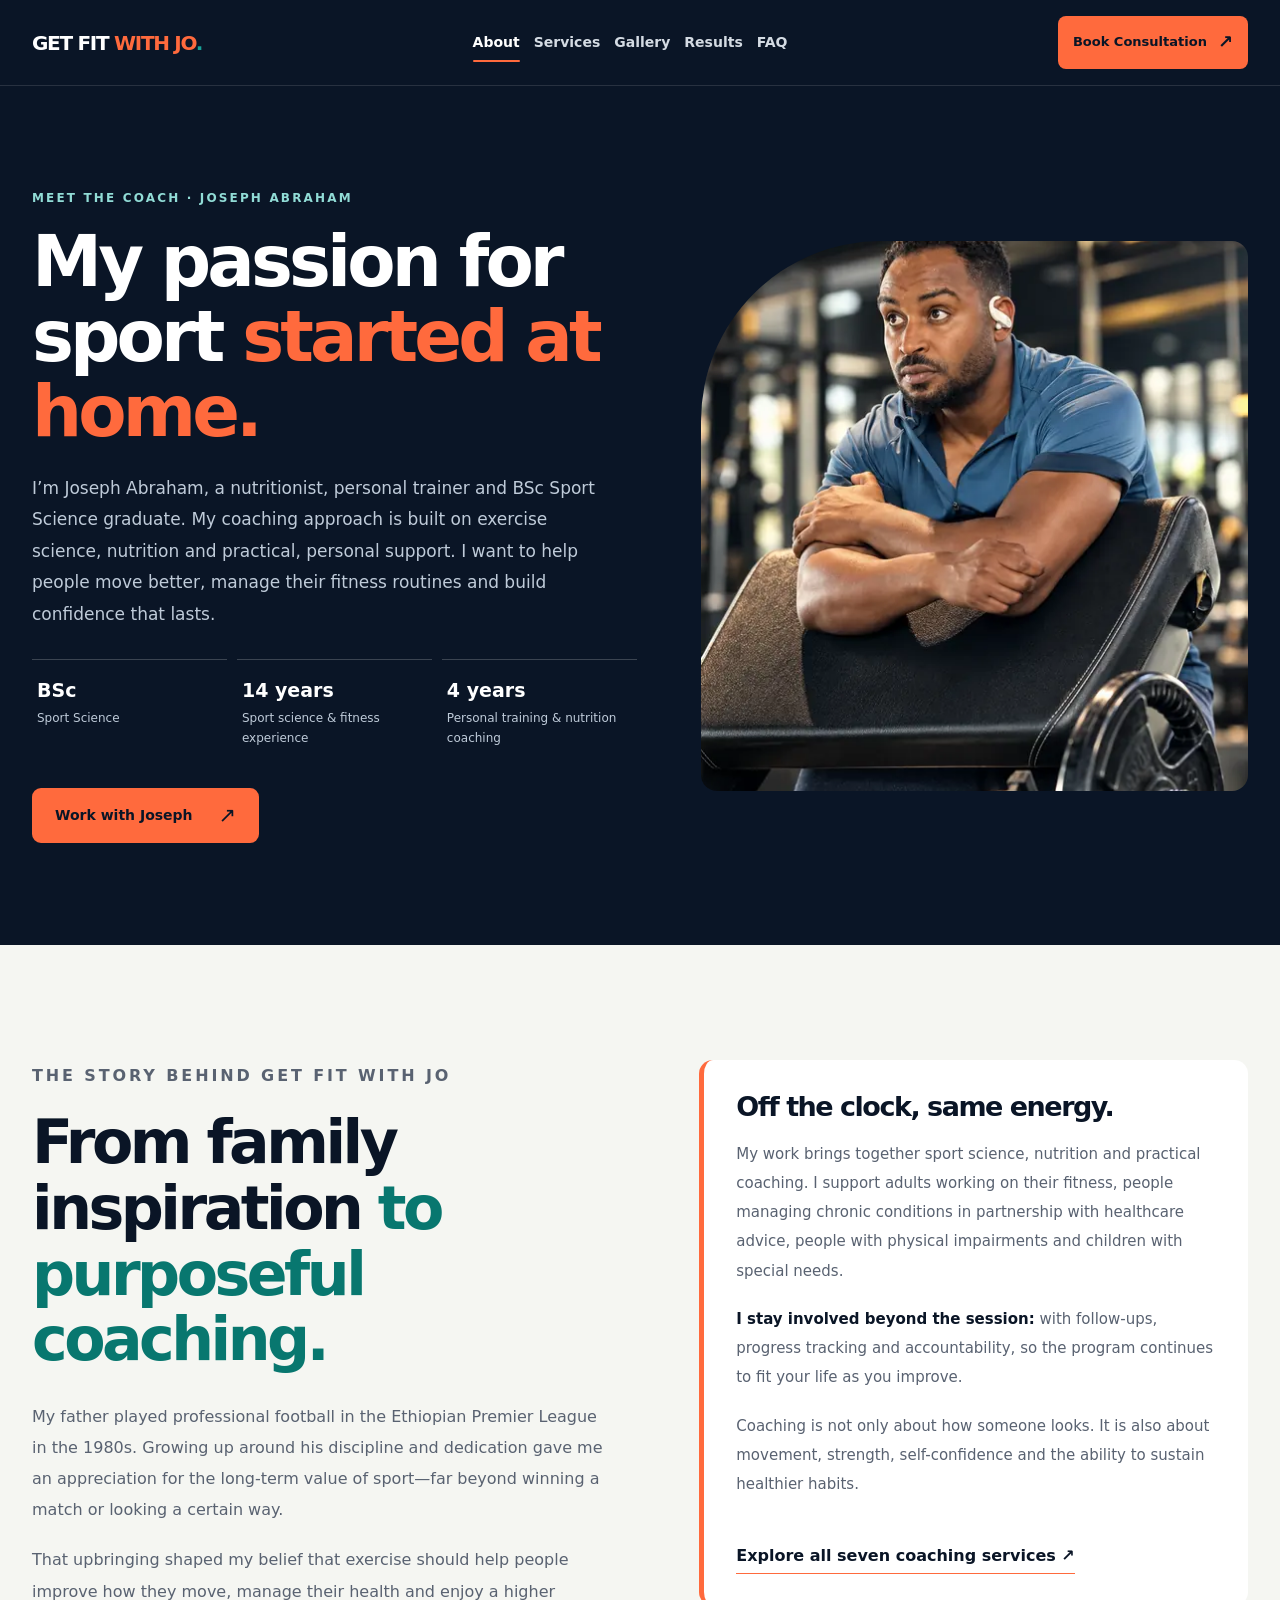
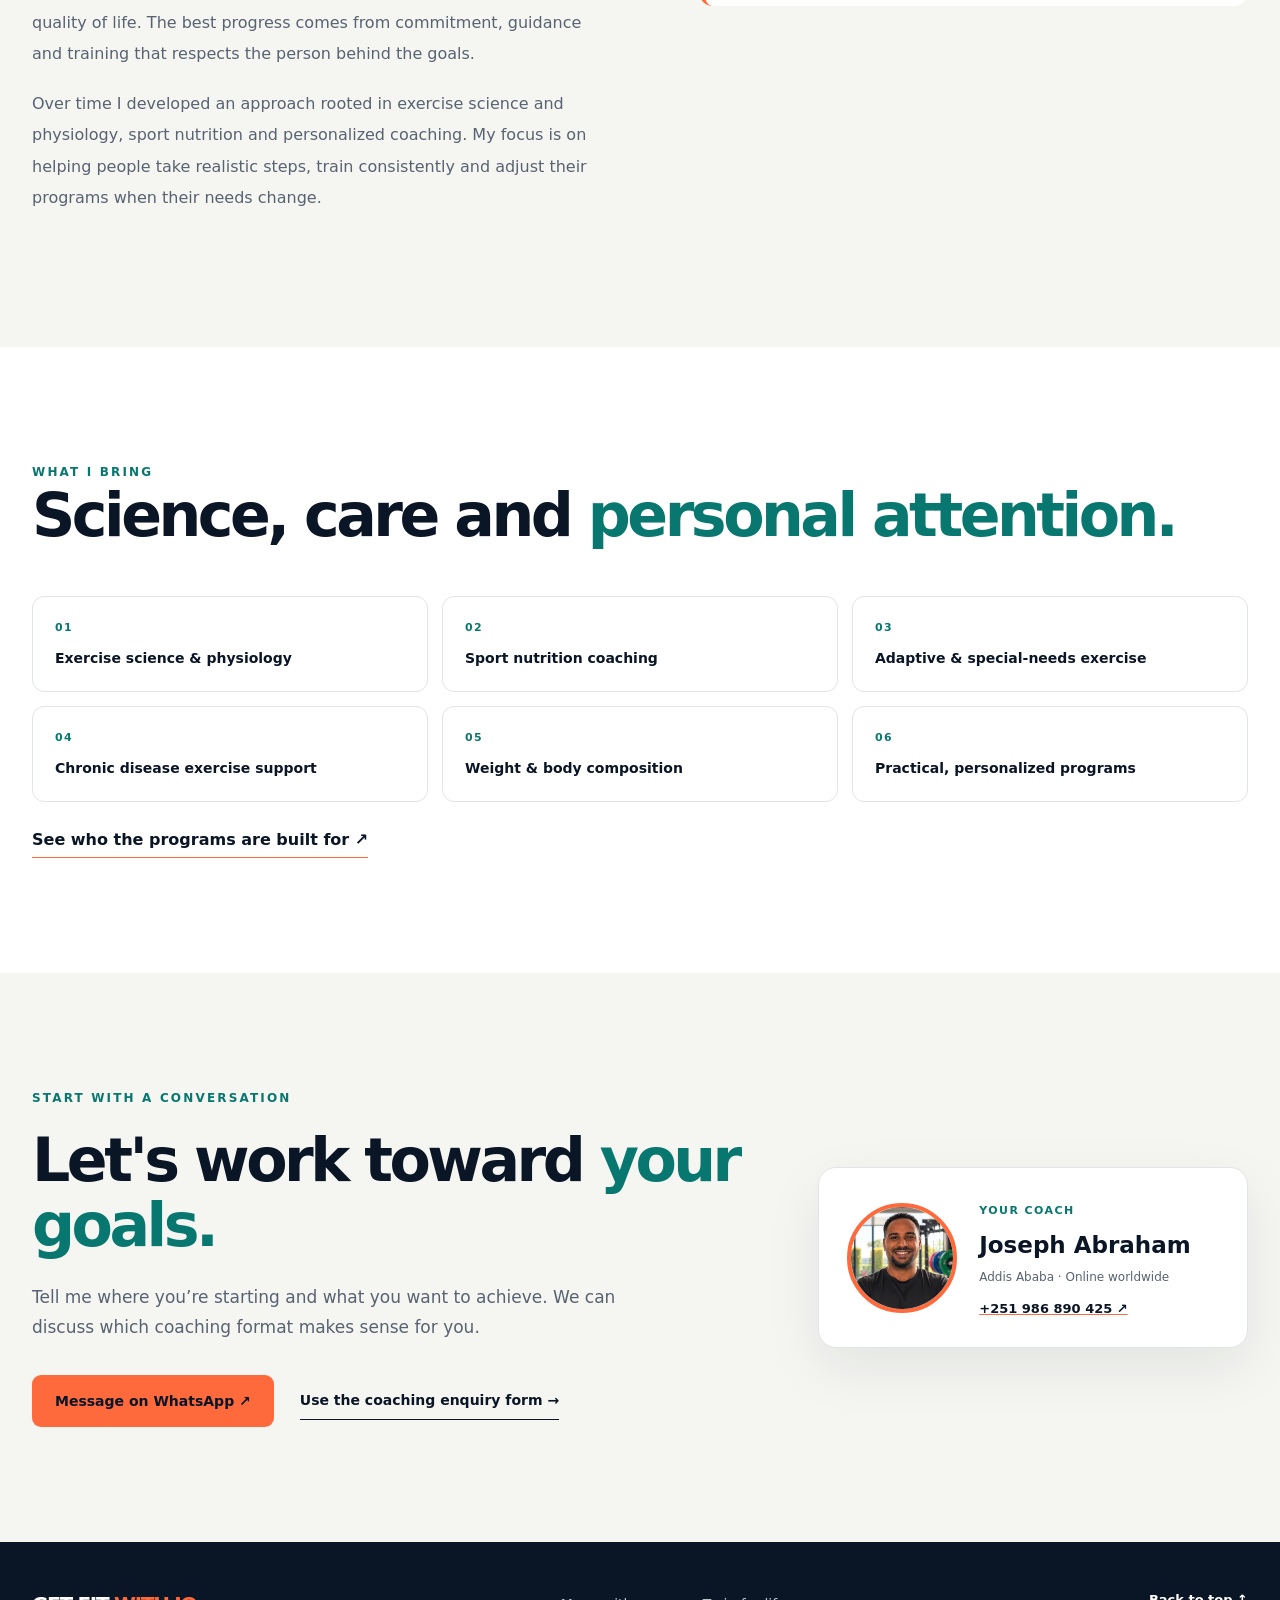
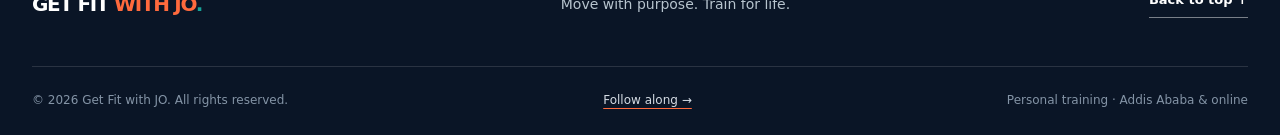
==== commit 6bd8881c: "Update About navigation, phone links, and inline styles" ====
--- a/about.html
+++ b/about.html
@@ -136,15 +136,30 @@
 .footer-bottom a{color:#D4DBE3;text-decoration:underline;text-decoration-color:var(--orange);text-underline-offset:4px}
 @media(max-width:1050px){#site-nav{gap:0}}
 
-/* October 2026 review-only gallery, transformation, FAQ and booking refinement */
-.jo-gallery-section{background:#fff}.jo-gallery-grid{display:grid;grid-template-columns:repeat(4,minmax(0,1fr));gap:18px}.jo-gallery-card{min-width:0;margin:0;overflow:hidden;border-radius:15px;background:var(--cream);border:1px solid var(--line)}.jo-gallery-card-tall{grid-column:span 1}.jo-gallery-card-wide{grid-column:span 2}.jo-gallery-image{height:295px;position:relative;overflow:hidden;background:var(--navy)}.jo-gallery-card-wide .jo-gallery-image{height:335px}.jo-gallery-image img{height:100%;width:100%;object-fit:cover;object-position:center 34%;transition:transform .3s}.jo-gallery-card:hover img{transform:scale(1.035)}.jo-reference-badge{position:absolute;left:12px;bottom:12px;right:12px;display:block;width:max-content;max-width:calc(100% - 24px);color:#fff;background:rgba(10,21,38,.94);border:1px solid rgba(255,255,255,.25);padding:8px 9px;border-radius:5px;font-size:10px;line-height:1.45;font-weight:800;letter-spacing:.05em}.jo-gallery-card figcaption{padding:18px 19px 21px}.jo-gallery-card figcaption strong{display:block;font-size:17px;color:var(--deep)}.jo-gallery-card figcaption span{display:block;font-size:12px;color:var(--muted);margin-top:5px;line-height:1.5}.jo-gallery-note{font-size:12px;line-height:1.8;color:var(--muted);max-width:950px;margin:22px 0}.jo-gallery-note a{font-weight:700;text-decoration:underline;text-underline-offset:3px;color:var(--deep)}
-.jo-transformations-section{background:var(--cream)}.jo-transformation-grid{display:grid;grid-template-columns:repeat(2,minmax(0,1fr));gap:20px}.jo-transformation-card{background:#fff;border:1px solid var(--line);border-radius:16px;overflow:hidden;min-width:0}.jo-transformation-image{height:330px;position:relative;background:var(--navy)}.jo-transformation-image img{width:100%;height:100%;object-fit:contain;background:#101c30}.jo-transformation-copy{padding:25px 28px 29px}.jo-transformation-copy>span{font-size:11px;letter-spacing:.12em;font-weight:800;color:var(--teal-text)}.jo-transformation-copy h3{color:var(--deep);font-size:26px;margin:11px 0}.jo-transformation-copy p{color:var(--muted);font-size:14px;line-height:1.8}.jo-transform-placeholder{height:330px;background:linear-gradient(130deg,#12213B,#243f50);color:#fff;display:flex;align-items:center;justify-content:center;flex-direction:column;padding:24px;text-align:center;gap:12px}.jo-transform-placeholder>span{display:grid;place-items:center;width:62px;height:62px;font-size:38px;line-height:1;border:2px dashed #7ECAC4;border-radius:50%;color:var(--orange)}.jo-transform-placeholder strong{font-size:23px;line-height:1.3}.jo-transform-placeholder small{font-size:13px;color:#C8D8E0}
+/* Get Fit with JO — editorial training gallery and coaching journey */
+.jo-gallery-section{background:#fff}.jo-gallery-grid{display:grid;grid-template-columns:repeat(4,minmax(0,1fr));gap:18px}.jo-gallery-card{margin:0;min-width:0;border:1px solid var(--line);border-radius:15px;overflow:hidden;background:white;box-shadow:0 12px 27px rgba(10,21,38,.045)}.jo-gallery-image{height:315px;position:relative;overflow:hidden;background:var(--navy)}.jo-gallery-image img{width:100%;height:100%;object-fit:cover;object-position:center 32%;transition:transform .4s}.jo-gallery-card:hover img{transform:scale(1.04)}.jo-gallery-image:after{content:"";position:absolute;inset:40% 0 0;pointer-events:none;background:linear-gradient(0deg,rgba(10,21,38,.7),transparent)}.jo-gallery-index{position:absolute;z-index:1;left:15px;bottom:16px;font-size:11px;font-weight:800;letter-spacing:.1em;color:#fff}.jo-gallery-card figcaption{padding:21px}.jo-gallery-card figcaption strong{display:block;font-size:17px;line-height:1.35;color:var(--deep)}.jo-gallery-card figcaption span{display:block;font-size:12px;line-height:1.7;color:var(--muted);margin-top:7px}.jo-gallery-bottom{display:flex;justify-content:space-between;align-items:center;gap:20px;margin-top:25px;padding-top:20px;border-top:1px solid var(--line)}.jo-gallery-bottom p{color:var(--muted);font-size:14px}
+.jo-transformations-section{background:var(--cream)}.jo-progress-showcase{display:grid;grid-template-columns:minmax(0,1.12fr) minmax(0,.88fr);background:white;border:1px solid var(--line);border-radius:18px;overflow:hidden;box-shadow:0 22px 44px rgba(10,21,38,.05)}.jo-progress-visual{min-width:0;min-height:450px;display:grid;grid-template-columns:repeat(2,minmax(0,1fr));gap:12px;padding:16px;background:var(--deep)}.jo-progress-frame{position:relative;isolation:isolate;overflow:hidden;min-width:0;display:flex;flex-direction:column;justify-content:space-between;padding:22px 18px;border-radius:10px;border:1px solid rgba(255,255,255,.16);background:radial-gradient(circle at 45% 38%,rgba(125,212,207,.18),transparent 52%),linear-gradient(145deg,#213A53,#0A1526)}.jo-progress-forward{background:radial-gradient(circle at 55% 33%,rgba(255,106,61,.2),transparent 52%),linear-gradient(145deg,#24535B,#12213B)}.jo-progress-frame:before{content:"";position:absolute;left:50%;top:45%;width:235px;height:235px;transform:translate(-50%,-50%);border:1px solid rgba(255,255,255,.15);border-radius:50%;box-shadow:0 0 0 38px rgba(255,255,255,.03),0 0 0 77px rgba(255,255,255,.02);z-index:-1}.jo-progress-frame:after{content:"";position:absolute;inset:50% 0 0;background:linear-gradient(0deg,rgba(6,15,29,.55),transparent);pointer-events:none;z-index:-1}.jo-progress-top{display:flex;align-items:center;gap:8px;color:#E7F0F3;font-size:10px;font-weight:800;letter-spacing:.1em}.jo-progress-dot{width:7px;height:7px;background:var(--teal);border-radius:50%;flex-shrink:0}.jo-progress-forward .jo-progress-dot{background:var(--orange)}.jo-progress-logo{align-self:center;margin:auto;color:rgba(255,255,255,.24);font-weight:800;font-size:clamp(55px,8vw,115px);line-height:1;letter-spacing:-.12em}.jo-progress-logo span{color:var(--orange)}.jo-progress-bottom{display:flex;flex-direction:column;gap:10px;color:#fff}.jo-progress-bottom small{color:#94D0CC;font-size:10px;font-weight:800;letter-spacing:.14em}.jo-progress-bottom strong{font-size:clamp(15px,1.5vw,21px);line-height:1.4}.jo-progress-copy{display:flex;flex-direction:column;align-items:flex-start;justify-content:center;padding:clamp(28px,4vw,55px)}.jo-progress-eyebrow{color:var(--teal-text);font-size:11px;font-weight:800;letter-spacing:.14em}.jo-progress-copy h3{margin:17px 0;font-size:clamp(30px,3vw,46px);color:var(--deep);line-height:1.13}.jo-progress-copy h3 span{color:var(--teal-text)}.jo-progress-copy>p{font-size:14px;line-height:1.85;color:var(--muted)}.jo-progress-values{width:100%;margin:24px 0;border-top:1px solid var(--line)}.jo-progress-values>div{display:flex;align-items:center;gap:13px;padding:11px 0;border-bottom:1px solid var(--line)}.jo-progress-values>div>span{flex:0 0 25px;color:var(--orange);font-size:18px}.jo-progress-values p{display:flex;flex-direction:column;margin:0}.jo-progress-values strong{font-size:13px;color:var(--deep)}.jo-progress-values small{font-size:12px;line-height:1.5;color:var(--muted);margin-top:3px}
+
 .jo-faq-section{background:#fff}.jo-faq-layout{display:grid;grid-template-columns:minmax(250px,.85fr) minmax(0,1.15fr);gap:clamp(35px,7vw,100px);align-items:start}.jo-faq-intro>.eyebrow{margin-bottom:20px}.jo-faq-intro>p:not(.eyebrow){color:var(--muted);font-size:16px;line-height:1.85;margin:20px 0 26px}.jo-faq-items{border-top:1px solid var(--line)}.jo-faq-items details{border-bottom:1px solid var(--line);padding:0}.jo-faq-items summary{list-style:none;cursor:pointer;display:flex;justify-content:space-between;align-items:center;gap:15px;padding:22px 4px;font-weight:750;color:var(--deep);font-size:17px;line-height:1.45}.jo-faq-items summary::-webkit-details-marker{display:none}.jo-faq-items summary>span{display:grid;place-items:center;width:28px;height:28px;flex:none;border-radius:50%;background:var(--cream);color:var(--teal-text);font-size:21px;font-weight:500}.jo-faq-items details[open] summary>span{transform:rotate(45deg)}.jo-faq-items details p{padding:0 36px 25px 4px;color:var(--muted);font-size:14px;line-height:1.9}.jo-faq-items summary:focus-visible{outline:3px solid var(--orange);outline-offset:3px}
 .jo-booking-guide{margin-top:55px;display:grid;grid-template-columns:1fr 1fr;gap:32px;align-items:center;border:1px solid #D2E2DF;border-radius:18px;background:#EBF5F1;padding:clamp(24px,3.5vw,44px)}.jo-booking-guide .eyebrow{margin-bottom:13px}.jo-booking-guide h3{color:var(--deep);font-size:clamp(27px,3vw,39px);line-height:1.15}.jo-booking-guide h3 span{color:var(--teal-text)}.jo-booking-guide p:not(.eyebrow){color:#455560;font-size:14px;line-height:1.8;margin-top:13px}.jo-booking-steps{list-style:none;margin:0;padding:0;display:grid;gap:11px}.jo-booking-steps li{display:flex;align-items:center;gap:16px;background:white;border:1px solid #D3E2E0;border-radius:9px;padding:14px 16px;font-size:14px;color:var(--deep);line-height:1.5}.jo-booking-steps strong{font-size:13px;color:var(--teal-text)}
-@media(max-width:1050px){.jo-gallery-grid{grid-template-columns:repeat(2,minmax(0,1fr))}.jo-gallery-card-wide{grid-column:span 1}.jo-gallery-card-wide .jo-gallery-image,.jo-gallery-image{height:315px}}
-@media(max-width:700px){.jo-faq-layout,.jo-booking-guide{grid-template-columns:1fr}.jo-faq-layout{gap:32px}.jo-transformation-grid{grid-template-columns:1fr}.jo-gallery-grid{gap:12px}.jo-gallery-card-wide .jo-gallery-image,.jo-gallery-image{height:265px}.jo-gallery-card figcaption{padding:14px}.jo-gallery-card figcaption strong{font-size:14px}.jo-gallery-card figcaption span{font-size:11px}.jo-reference-badge{font-size:9px}.jo-booking-guide{margin-top:36px}}
-@media(max-width:440px){.jo-gallery-grid{grid-template-columns:1fr}.jo-gallery-card-wide .jo-gallery-image,.jo-gallery-image{height:315px}.jo-gallery-card figcaption strong{font-size:17px}.jo-gallery-card figcaption span{font-size:12px}.jo-transformation-image,.jo-transform-placeholder{height:265px}.jo-transformation-copy{padding:22px}.jo-faq-items summary{font-size:16px;padding:18px 2px}}
+
+@media(max-width:1100px){.jo-gallery-grid{grid-template-columns:repeat(2,minmax(0,1fr))}.jo-gallery-image{height:315px}.jo-progress-showcase{grid-template-columns:1fr}.jo-progress-visual{min-height:345px}.jo-progress-frame{min-height:345px}.jo-progress-logo{font-size:90px}}
+@media(max-width:700px){.jo-faq-layout,.jo-booking-guide{grid-template-columns:1fr}.jo-faq-layout{gap:32px}.jo-gallery-grid{gap:12px}.jo-gallery-image{height:260px}.jo-gallery-card figcaption{padding:16px}.jo-gallery-card figcaption strong{font-size:15px}.jo-gallery-card figcaption span{font-size:11px}.jo-gallery-bottom{align-items:flex-start;flex-direction:column}.jo-progress-visual{min-height:290px;padding:10px}.jo-progress-frame{min-height:290px;padding:14px}.jo-progress-logo{font-size:70px}.jo-progress-copy{padding:30px 22px}.jo-booking-guide{margin-top:36px}}
+@media(max-width:440px){.jo-gallery-grid{grid-template-columns:1fr}.jo-gallery-image{height:325px}.jo-gallery-card figcaption strong{font-size:17px}.jo-gallery-card figcaption span{font-size:12px}.jo-progress-visual{min-height:250px;gap:8px}.jo-progress-frame{min-height:250px;padding:13px 10px}.jo-progress-top{font-size:9px}.jo-progress-logo{font-size:55px}.jo-progress-bottom strong{font-size:14px}.jo-faq-items summary{font-size:16px;padding:18px 2px}}
 @media(prefers-reduced-motion:reduce){.jo-gallery-image img,.jo-faq-items summary>span{transition:none}}
+
+/* Consolidated gallery, consultation and payment experience */
+.site-header .nav-shell{gap:15px}.site-header #site-nav{gap:18px}.site-header #site-nav a{white-space:nowrap}.nav-action{gap:11px!important}
+.header-phone{display:inline-flex;align-items:center;gap:8px;white-space:nowrap;color:#fff;border:1px solid rgba(255,255,255,.24);border-radius:9px;padding:11px;font-weight:750;font-size:13px}.header-phone:hover{color:var(--orange);border-color:var(--orange)}
+.jo-gallery-videos{background:var(--deep);border-radius:19px;padding:clamp(22px,3vw,44px);color:#fff;margin:0 0 40px;scroll-margin-top:105px}.jo-gallery-videos-head{display:flex;align-items:flex-end;justify-content:space-between;gap:20px;margin-bottom:25px}.jo-gallery-videos-head h3{font-size:30px;color:white}.jo-gallery-videos-head p{font-size:13px;color:#C7D4DB}.jo-gallery-videos .video-grid{grid-template-columns:repeat(2,minmax(0,330px));gap:22px}.jo-gallery-videos .video-stage{aspect-ratio:9/11}.jo-gallery-videos .video-info h3{color:white}.jo-gallery-moments{font-size:24px;color:var(--deep);margin-bottom:22px}.social-tile{display:block;cursor:pointer;transition:transform .2s,border-color .2s}.social-tile:hover{transform:translateY(-3px);border-color:var(--orange)}.social-tile:focus-visible{outline:3px solid var(--orange)}
+.jo-consultation-section{padding:clamp(80px,8vw,115px) 0}.jo-consultation-layout{display:grid;grid-template-columns:minmax(290px,.84fr) minmax(0,1.16fr);gap:22px}.jo-consultation-info{display:flex;flex-direction:column;align-items:flex-start;border-radius:19px;background:var(--deep);color:#fff;padding:clamp(28px,3.4vw,48px)}.jo-consultation-coach{display:flex;align-items:center;gap:14px;border-bottom:1px solid rgba(255,255,255,.18);padding-bottom:23px;width:100%}.jo-consultation-coach img{width:70px;height:70px;border-radius:50%;object-fit:cover;border:2px solid var(--orange)}.jo-consultation-coach span{font-size:11px;letter-spacing:.12em;color:#8FDED5}.jo-consultation-coach h3{font-size:20px;margin:4px 0}.jo-consultation-coach small{font-size:11px;line-height:1.5;color:#BDCDD8}.jo-consultation-info>h3{font-size:clamp(30px,3.3vw,47px);margin:30px 0 20px;letter-spacing:-.055em;line-height:1.12}.jo-consultation-info>p:not(.jo-consultation-hint){font-size:15px;color:#CAD7E0;line-height:1.85}.jo-consultation-phone{display:flex;align-items:flex-start;flex-direction:column;margin-top:28px;padding:23px;background:#182C43;border:1px solid rgba(255,255,255,.16);border-radius:12px;width:100%}.jo-consultation-phone span{font-weight:800;font-size:11px;letter-spacing:.12em;color:#A5E4DE}.jo-consultation-phone a:first-of-type{font-size:clamp(27px,3vw,37px);font-weight:850;letter-spacing:-.05em;margin:9px 0 15px}.jo-consultation-phone a:first-of-type:hover{color:var(--orange)}.jo-consultation-phone a:last-of-type{font-size:13px;text-decoration:underline;text-decoration-color:var(--orange);text-underline-offset:4px}.jo-consultation-hint{font-size:12px;line-height:1.8;color:#B7CEDA;margin-top:auto;padding-top:25px}
+.jo-consultation-form{background:#fff;border:1px solid var(--line);border-radius:19px;overflow:hidden;scroll-margin-top:104px;box-shadow:0 14px 39px rgba(10,21,38,.05)}.jo-consultation-form-header{padding:31px clamp(24px,3vw,42px) 0}.jo-consultation-form-header h3{font-size:clamp(27px,3vw,40px);color:var(--deep);margin:9px 0}.jo-consultation-form-header p:not(.eyebrow){font-size:13px;line-height:1.7;color:var(--muted)}.jo-consultation-form .enquiry-form{padding:26px clamp(24px,3vw,42px) 36px}.jo-consultation-form .enquiry-fields{gap:16px}.jo-consultation-form .enquiry-field textarea{min-height:95px}.jo-consultation-form .enquiry-actions{gap:12px}.jo-consultation-form .enquiry-actions .button{min-width:0;flex:1}.jo-legacy-anchor{display:block;position:relative;top:-90px;height:0}
+.jo-payment-section{background:#fff}.jo-payment-grid{display:grid;grid-template-columns:repeat(3,minmax(0,1fr));gap:20px}.jo-payment-card{display:flex;align-items:center;flex-direction:column;position:relative;min-width:0;min-height:305px;padding:25px 18px;text-align:center;cursor:pointer;font:inherit;background:#fff;border:1px solid var(--line);border-radius:16px;box-shadow:0 13px 33px rgba(10,21,38,.055);transition:transform .2s,border-color .2s}.jo-payment-card:hover{border-color:var(--teal);transform:translateY(-4px)}.jo-payment-card:focus-visible{outline:3px solid var(--orange);outline-offset:4px}.jo-payment-state{align-self:flex-start;font-size:10px;letter-spacing:.06em;font-weight:800;color:#834500;background:#FFF0D7;padding:5px 10px;border-radius:30px}.jo-payment-state.is-warning{background:#E8F7F3;color:#166D64}.jo-payment-logo{height:120px;display:flex;align-items:center;justify-content:center;margin:8px 0;width:100%}.jo-payment-logo img{max-width:160px;max-height:98px;width:auto;height:auto;object-fit:contain}.jo-payment-card>strong{color:var(--deep);font-size:16px;line-height:1.4}.jo-payment-number{display:block;opacity:0;transform:translateY(4px);transition:opacity .2s,transform .2s;font-size:21px;letter-spacing:.02em;font-weight:800;color:var(--deep);margin-top:12px;min-height:32px}.jo-payment-card:hover .jo-payment-number,.jo-payment-card:focus-visible .jo-payment-number,.jo-payment-card.is-revealed .jo-payment-number{opacity:1;transform:none}.jo-payment-card>small{display:block;font-size:12px;color:var(--teal-text);font-weight:750;margin-top:auto}.jo-payment-note{font-size:12px;line-height:1.8;color:#566576;background:var(--cream);border-radius:10px;margin-top:24px;padding:17px 19px}.jo-payment-copy-status{font-size:13px;color:var(--teal-text);font-weight:750;min-height:1.25em;margin-top:10px}.jo-mobile-actions{display:none}
+@media(max-width:1300px){.header-phone{display:none}.site-header #site-nav{gap:14px}.site-header .nav-action{padding:12px 15px}}
+@media(max-width:1000px){.jo-consultation-layout{grid-template-columns:1fr}.jo-consultation-info{padding:30px}.jo-consultation-hint{padding-top:15px}}
+@media(max-width:760px){.jo-gallery-videos{padding:20px}.jo-gallery-videos-head{align-items:flex-start;flex-direction:column}.jo-gallery-videos .video-grid{grid-template-columns:repeat(2,minmax(0,1fr));gap:11px}.jo-gallery-videos .video-info{display:block}.jo-gallery-videos .video-info h3{font-size:16px;margin-top:7px}.jo-consultation-form .enquiry-fields{grid-template-columns:1fr}.jo-payment-grid{grid-template-columns:1fr}.jo-payment-card{min-height:225px}.jo-payment-number{opacity:1;transform:none}.jo-mobile-actions{position:fixed;z-index:49;bottom:0;left:0;right:0;display:grid;grid-template-columns:1fr 1fr;gap:10px;padding:9px 13px max(9px,env(safe-area-inset-bottom));background:var(--deep);box-shadow:0 -5px 25px rgba(0,0,0,.16)}.jo-mobile-actions a{min-height:45px;display:flex;align-items:center;justify-content:center;border-radius:8px;background:var(--orange);font-weight:800;font-size:13px;color:var(--deep)}.jo-mobile-actions a+a{background:#E7F6F4}body{padding-bottom:68px}}
+@media(max-width:510px){.jo-gallery-videos .video-stage{aspect-ratio:9/12}.jo-consultation-info>h3{font-size:33px}.jo-consultation-form .enquiry-form{padding:22px 19px}.jo-consultation-form-header{padding:25px 20px 0}.jo-consultation-form .enquiry-actions{flex-direction:column}.jo-consultation-form .enquiry-actions .button{width:100%}}
+@media(prefers-reduced-motion:reduce){.jo-payment-card,.jo-payment-number,.social-tile{transition:none}}
 </style>
   <script src="script.js" defer></script><title>About Joseph Abraham | Get Fit with JO</title>
 </head>
@@ -153,15 +168,15 @@
   <header class="site-header" id="top"><div class="container nav-shell">
     <a class="brand" href="index.html#top" aria-label="Get Fit with JO, home">GET FIT <span>WITH JO<span class="brand-dot">.</span></span></a>
     <button class="menu-toggle" type="button" aria-controls="site-nav" aria-expanded="false" aria-label="Open navigation menu"><span></span><span></span><span></span></button>
-    <nav id="site-nav" aria-label="Primary navigation"><a href="#main" aria-current="page">About</a><a href="index.html#programs">Coaching</a><a href="index.html#training">Training Videos</a><a href="index.html#results">Results</a><a href="index.html#contact">Contact</a></nav>
-    <a class="nav-action" href="index.html#contact">Let's talk <span aria-hidden="true">↗</span></a>
+    <nav id="site-nav" aria-label="Primary navigation"><a href="#main" aria-current="page">About</a><a href="index.html#programs">Services</a><a href="index.html#gallery">Gallery</a><a href="index.html#results">Results</a><a href="index.html#faq">FAQ</a></nav>
+    <a class="header-phone" href="tel:+251986890425">☎ 0986 890 425</a><a class="nav-action" href="index.html#consultation">Book Consultation <span aria-hidden="true">↗</span></a>
   </div></header>
   <main id="main">
     <section class="about-page-hero" aria-labelledby="bio-title"><div class="container about-page-layout">
       <div><p class="eyebrow">MEET THE COACH · JOSEPH ABRAHAM</p><h1 id="bio-title">My passion for sport <span>started at home.</span></h1>
       <p>I’m Joseph Abraham, a nutritionist, personal trainer and BSc Sport Science graduate. My coaching approach is built on exercise science, nutrition and practical, personal support. I want to help people move better, manage their fitness routines and build confidence that lasts.</p>
       <div class="about-credential-grid"><div><strong>BSc</strong><span>Sport Science</span></div><div><strong>14 years</strong><span>Sport science &amp; fitness experience</span></div><div><strong>4 years</strong><span>Personal training &amp; nutrition coaching</span></div></div>
-      <div style="margin-top:25px"><a class="button button-orange" href="index.html#contact">Work with Joseph <span aria-hidden="true">↗</span></a></div>
+      <div style="margin-top:25px"><a class="button button-orange" href="index.html#consultation">Work with Joseph <span aria-hidden="true">↗</span></a></div>
       </div>
       <div class="about-page-image"><img src="assets/joseph-about-fast.webp" width="550" height="690" alt="AI-assisted portrait of Joseph leaning on gym equipment" fetchpriority="high"></div>
     </div></section>
@@ -184,9 +199,9 @@
       <a class="story-link" href="index.html#audiences">See who the programs are built for ↗</a>
     </div></section>
     <section class="section contact-section" id="contact" aria-labelledby="contact-about-title"><div class="container contact-layout">
-      <div><p class="eyebrow teal-eyebrow">START WITH A CONVERSATION</p><h2 class="section-title" id="contact-about-title">Let's work toward <span>your goals.</span></h2><p>Tell me where you’re starting and what you want to achieve. We can discuss which coaching format makes sense for you.</p><div class="contact-buttons"><a class="button button-orange" href="https://wa.me/251986890425?text=Hello%20Joseph%2C%20I%27ve%20read%20your%20story%20and%20would%20like%20to%20discuss%20coaching." target="_blank" rel="noopener noreferrer">Message on WhatsApp ↗</a><a class="text-link dark-link" href="index.html#enquiry">Use the coaching enquiry form →</a></div></div>
+      <div><p class="eyebrow teal-eyebrow">START WITH A CONVERSATION</p><h2 class="section-title" id="contact-about-title">Let's work toward <span>your goals.</span></h2><p>Tell me where you’re starting and what you want to achieve. We can discuss which coaching format makes sense for you.</p><div class="contact-buttons"><a class="button button-orange" href="https://wa.me/251986890425?text=Hello%20Joseph%2C%20I%27ve%20read%20your%20story%20and%20would%20like%20to%20discuss%20coaching." target="_blank" rel="noopener noreferrer">Message on WhatsApp ↗</a><a class="text-link dark-link" href="index.html#consultation">Use the coaching enquiry form →</a></div></div>
       <div class="contact-card"><img src="assets/joseph-avatar-fast.webp" alt="AI-assisted close-up portrait of Joseph Abraham smiling" width="196" height="196" loading="lazy"><div><span>YOUR COACH</span><strong>Joseph Abraham</strong><p>Addis Ababa · Online worldwide</p><a href="tel:+251986890425">+251 986 890 425 ↗</a></div></div>
     </div></section>
   </main>
   <footer class="site-footer"><div class="container footer-top"><a class="brand" href="index.html#top">GET FIT <span>WITH JO<span class="brand-dot">.</span></span></a><p>Move with purpose. Train for life.</p><a class="back-to-top" href="#top">Back to top ↑</a></div><div class="container footer-bottom"><p>© <span id="copyright-year">2026</span> Get Fit with JO. All rights reserved.</p><p><a href="index.html#social">Follow along →</a></p><p>Personal training · Addis Ababa &amp; online</p></div></footer>
-</body></html>
+<div class="jo-mobile-actions"><a href="tel:+251986890425">Call 0986 890 425</a><a href="https://wa.me/251986890425" target="_blank" rel="noopener noreferrer">WhatsApp ↗</a></div></body></html>
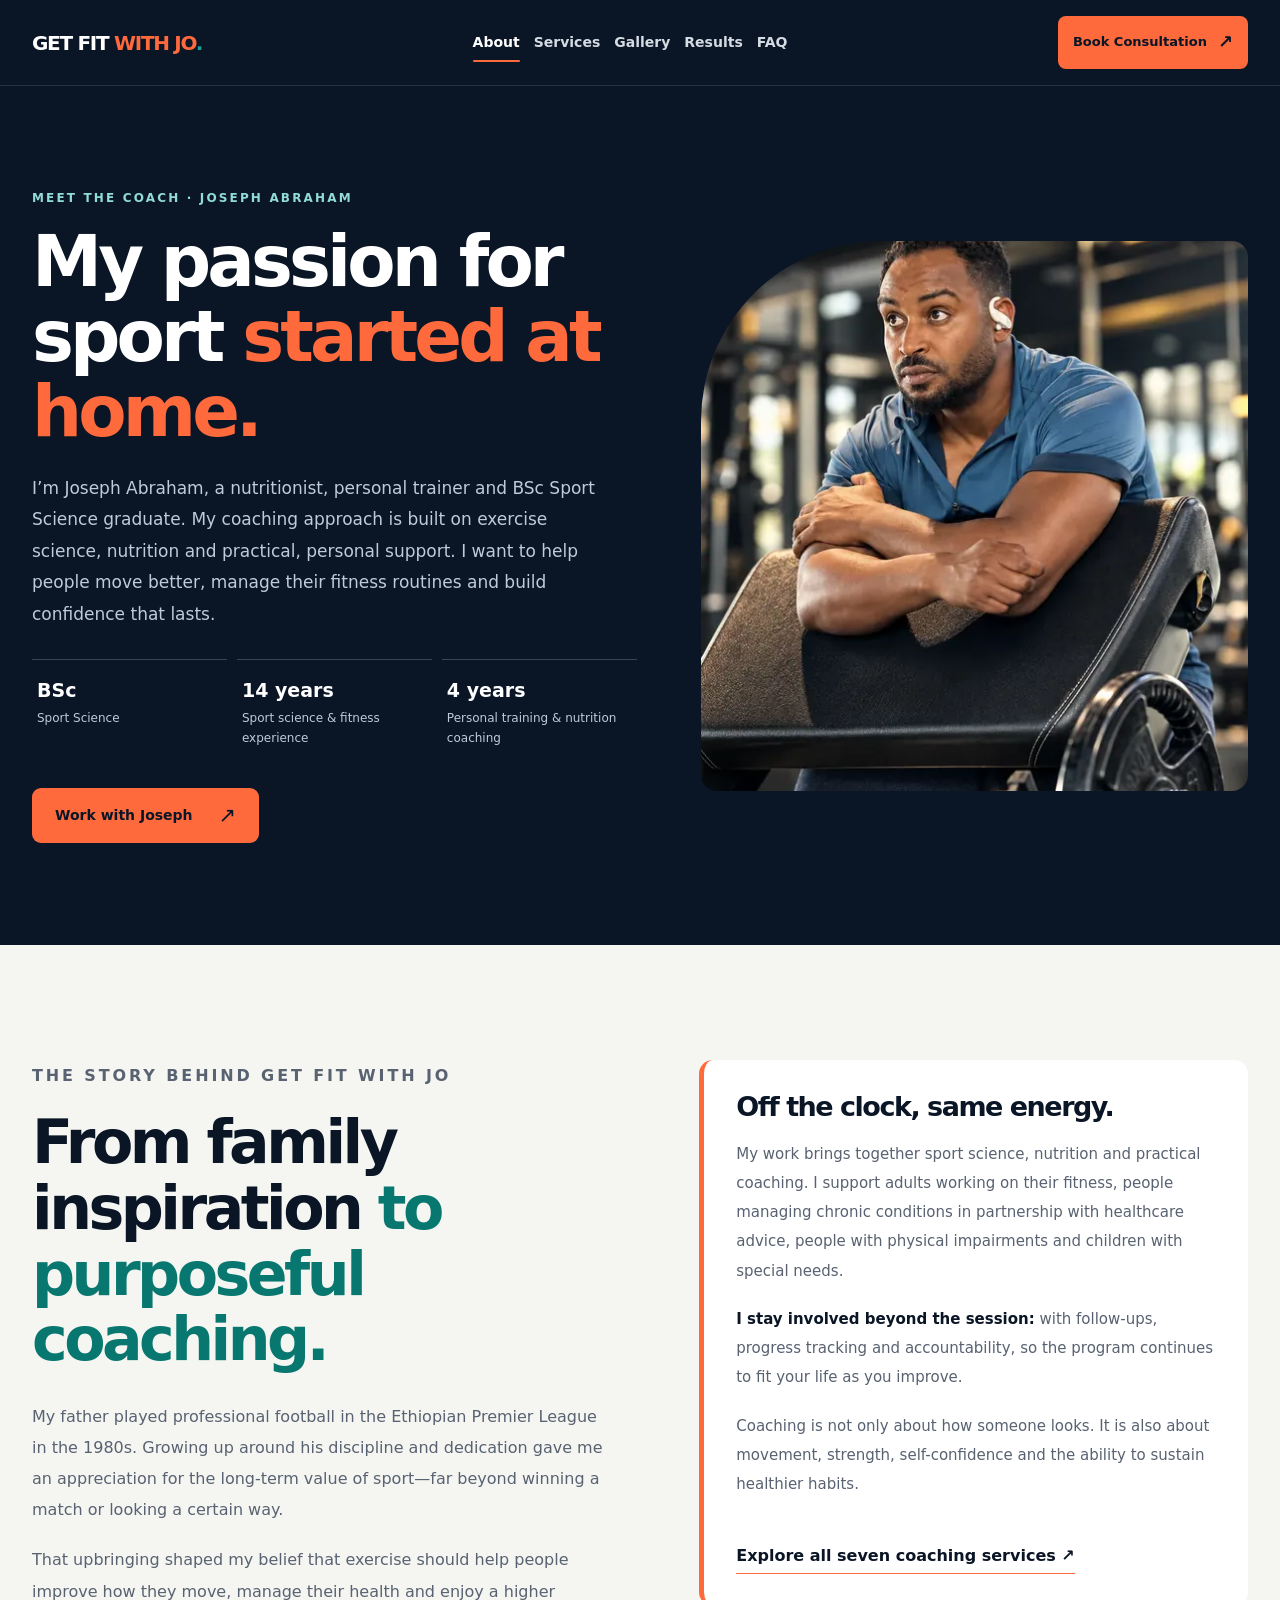
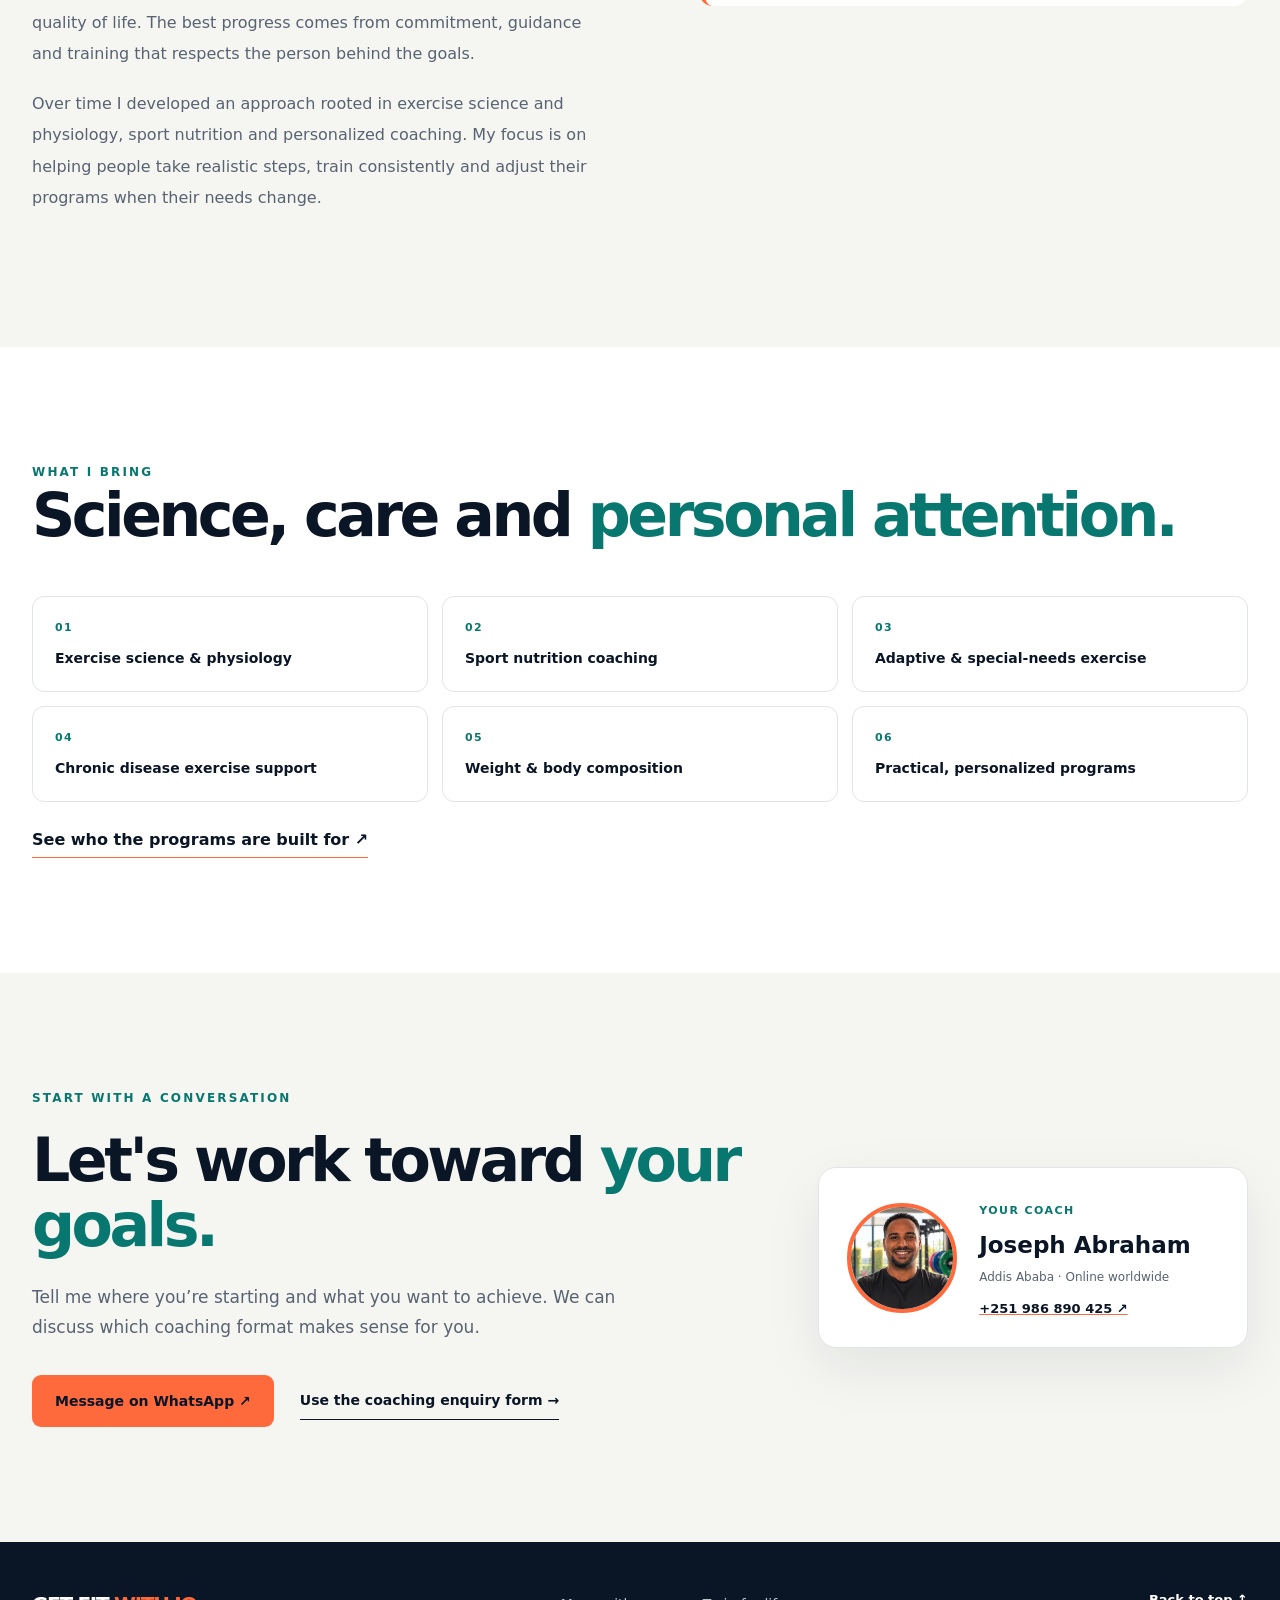
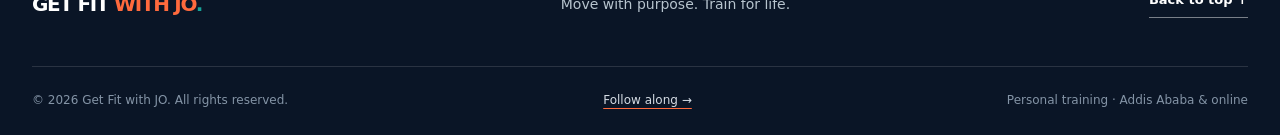
==== commit 0e0e1f7d: "Introduce premium fitness site motion and interactive gallery Add accessible CSS/JS animations, serv" ====
--- a/about.html
+++ b/about.html
@@ -160,8 +160,83 @@
 @media(max-width:760px){.jo-gallery-videos{padding:20px}.jo-gallery-videos-head{align-items:flex-start;flex-direction:column}.jo-gallery-videos .video-grid{grid-template-columns:repeat(2,minmax(0,1fr));gap:11px}.jo-gallery-videos .video-info{display:block}.jo-gallery-videos .video-info h3{font-size:16px;margin-top:7px}.jo-consultation-form .enquiry-fields{grid-template-columns:1fr}.jo-payment-grid{grid-template-columns:1fr}.jo-payment-card{min-height:225px}.jo-payment-number{opacity:1;transform:none}.jo-mobile-actions{position:fixed;z-index:49;bottom:0;left:0;right:0;display:grid;grid-template-columns:1fr 1fr;gap:10px;padding:9px 13px max(9px,env(safe-area-inset-bottom));background:var(--deep);box-shadow:0 -5px 25px rgba(0,0,0,.16)}.jo-mobile-actions a{min-height:45px;display:flex;align-items:center;justify-content:center;border-radius:8px;background:var(--orange);font-weight:800;font-size:13px;color:var(--deep)}.jo-mobile-actions a+a{background:#E7F6F4}body{padding-bottom:68px}}
 @media(max-width:510px){.jo-gallery-videos .video-stage{aspect-ratio:9/12}.jo-consultation-info>h3{font-size:33px}.jo-consultation-form .enquiry-form{padding:22px 19px}.jo-consultation-form-header{padding:25px 20px 0}.jo-consultation-form .enquiry-actions{flex-direction:column}.jo-consultation-form .enquiry-actions .button{width:100%}}
 @media(prefers-reduced-motion:reduce){.jo-payment-card,.jo-payment-number,.social-tile{transition:none}}
+
+
+/* Premium motion system — progressive, lightweight, reduced-motion aware */
+:root{--jo-motion-ease:cubic-bezier(.22,1,.36,1)}
+.site-header{transition:background .3s ease,box-shadow .3s ease}
+.site-header.is-scrolled{background:rgba(10,21,38,.96);box-shadow:0 14px 35px rgba(10,21,38,.15);-webkit-backdrop-filter:blur(15px);backdrop-filter:blur(15px)}
+.site-header:after{content:"";position:absolute;bottom:0;left:0;width:100%;height:2px;background:var(--orange);pointer-events:none;transform-origin:left;transform:scaleX(var(--scroll-progress,0))}
+#site-nav a:not([aria-current]):after{content:"";position:absolute;bottom:-8px;left:0;width:100%;height:2px;background:var(--teal);transform:scaleX(0);transform-origin:left;transition:transform .3s var(--jo-motion-ease)}
+#site-nav a:not([aria-current]):hover:after,#site-nav a:not([aria-current]):focus-visible:after{transform:scaleX(1)}
+.button>span,.nav-action>span,.text-link>span{display:inline-block;transition:transform .28s var(--jo-motion-ease)}
+.button:hover>span,.nav-action:hover>span{transform:translate(3px,-3px)}
+.text-link:hover>span{transform:translateX(4px)}
+@keyframes jo-enter{from{opacity:0;transform:translate3d(0,22px,0)}to{opacity:1;transform:none}}
+@keyframes jo-image-enter{from{opacity:0;transform:scale(.965)}to{opacity:1;transform:scale(1)}}
+.motion-ready .hero-eyebrow{animation:jo-enter .6s var(--jo-motion-ease) .05s both}
+.motion-ready .hero h1{animation:jo-enter .7s var(--jo-motion-ease) .13s both}
+.motion-ready .hero-promise{animation:jo-enter .65s var(--jo-motion-ease) .21s both}
+.motion-ready .hero-description{animation:jo-enter .65s var(--jo-motion-ease) .29s both}
+.motion-ready .hero-actions{animation:jo-enter .65s var(--jo-motion-ease) .37s both}
+.motion-ready .coach-signature{animation:jo-enter .7s var(--jo-motion-ease) .44s both}
+.motion-ready .hero-photo-frame{animation:jo-image-enter .9s var(--jo-motion-ease) .13s both}
+.motion-ready .hero-trust{animation:jo-enter .65s var(--jo-motion-ease) .5s both}
+.motion-ready .about-page-layout>div:first-child{animation:jo-enter .75s var(--jo-motion-ease) .09s both}
+.motion-ready .about-page-image{animation:jo-image-enter .9s var(--jo-motion-ease) .13s both}
+.hero-visual{transform:translate3d(0,var(--photo-shift,0px),0)}
+.motion-ready .motion-reveal{opacity:0;transform:translate3d(0,23px,0);transition:opacity .68s var(--jo-motion-ease),transform .68s var(--jo-motion-ease);transition-delay:var(--motion-delay,0ms)}
+.motion-ready .motion-reveal.is-visible{opacity:1;transform:none}
+.motion-ready .program-cards .program-card,.motion-ready .jo-gallery-grid .jo-gallery-card,.motion-ready .audience-grid .audience-tile{opacity:0;translate:0 16px;transition:opacity .55s var(--jo-motion-ease),translate .55s var(--jo-motion-ease),transform .28s var(--jo-motion-ease),box-shadow .28s ease}
+.motion-ready .program-cards.is-visible .program-card,.motion-ready .jo-gallery-grid.is-visible .jo-gallery-card,.motion-ready .audience-grid.is-visible .audience-tile{opacity:1;translate:0 0}
+.motion-ready .program-cards.is-visible .program-card:nth-child(2),.motion-ready .jo-gallery-grid.is-visible .jo-gallery-card:nth-child(2),.motion-ready .audience-grid.is-visible .audience-tile:nth-child(2){transition-delay:85ms}
+.motion-ready .program-cards.is-visible .program-card:nth-child(3),.motion-ready .jo-gallery-grid.is-visible .jo-gallery-card:nth-child(3),.motion-ready .audience-grid.is-visible .audience-tile:nth-child(3){transition-delay:170ms}
+.motion-ready .jo-gallery-grid.is-visible .jo-gallery-card:nth-child(4),.motion-ready .audience-grid.is-visible .audience-tile:nth-child(4){transition-delay:220ms}
+.program-card{position:relative;isolation:isolate}
+.program-card:after{content:"";position:absolute;inset:0;z-index:2;pointer-events:none;background:radial-gradient(280px circle at var(--hover-x,50%) var(--hover-y,45%),rgba(255,106,61,.14),transparent 72%);opacity:0;border-radius:inherit;transition:opacity .25s}
+@media(hover:hover) and (pointer:fine){.program-card:hover:after{opacity:1}}
+.special-service:hover{box-shadow:0 17px 40px rgba(10,21,38,.09);border-color:rgba(23,163,152,.4)}
+.jo-gallery-image{position:relative;isolation:isolate}
+.gallery-view-button{position:absolute;inset:0;border:0;background:linear-gradient(transparent 55%,rgba(10,21,38,.6));display:flex;align-items:flex-end;justify-content:flex-end;padding:17px;cursor:zoom-in;opacity:0;transition:opacity .28s ease;color:white}
+.gallery-view-button span{background:var(--orange);color:var(--deep);border-radius:100px;padding:9px 14px;font-size:12px;font-weight:800}
+.jo-gallery-card:hover .gallery-view-button,.gallery-view-button:focus-visible{opacity:1}
+.gallery-view-button:focus-visible{outline:3px solid var(--orange);outline-offset:-4px}
+@media(hover:none){.gallery-view-button{opacity:1;background:linear-gradient(transparent 70%,rgba(10,21,38,.32));padding:9px}.gallery-view-button span{padding:7px 11px}}
+.jo-lightbox{width:min(920px,calc(100vw - 26px));max-width:920px;max-height:92dvh;margin:auto;background:var(--deep);color:white;border:1px solid rgba(255,255,255,.16);border-radius:17px;padding:15px;box-shadow:0 35px 95px rgba(0,0,0,.45);overflow:auto}
+.jo-lightbox::backdrop{background:rgba(6,14,26,.87);-webkit-backdrop-filter:blur(7px);backdrop-filter:blur(7px)}
+.jo-lightbox-head,.jo-lightbox-foot{display:flex;align-items:center;justify-content:space-between;gap:12px}
+.jo-lightbox-head{padding-bottom:13px}
+.jo-lightbox-head span{font-size:12px;letter-spacing:.1em;color:#B5DFDC;font-weight:750}
+.jo-lightbox button{border:1px solid rgba(255,255,255,.25);border-radius:100px;min-width:44px;height:44px;background:#20354A;color:#fff;cursor:pointer;font:inherit;font-size:21px}
+.jo-lightbox button:hover,.jo-lightbox button:focus-visible{background:var(--orange);color:var(--deep)}
+.jo-lightbox img{display:block;width:100%;max-height:64dvh;object-fit:contain;background:#13263B;border-radius:10px}
+.jo-lightbox figure{margin:0}
+.jo-lightbox-foot{padding:15px 3px 2px}
+.jo-lightbox-foot strong{font-size:17px}
+.jo-lightbox-foot p{font-size:12px;color:#C5D4DD;margin-top:5px}
+.jo-lightbox-controls{display:flex;gap:7px;flex:none}
+.service-quick-book{margin-top:12px;display:inline-flex;align-items:center;justify-content:center;padding:11px 13px;min-height:43px;border:1px solid #A8DCD3;border-radius:9px;background:#E9F7F3;color:var(--deep);font:inherit;font-size:12px;font-weight:800;line-height:1.3;cursor:pointer;transition:background .2s,transform .2s var(--jo-motion-ease)}
+.service-quick-book:hover,.service-quick-book:focus-visible{background:#D3F2E9;transform:translateY(-2px)}
+.program-body>.service-quick-book{width:100%}
+.special-service>.service-quick-book{margin-top:auto}
+.jo-consultation-form:focus-within{box-shadow:0 18px 52px rgba(10,21,38,.12);border-color:#A1DAD1}
+.jo-form-progress{margin-bottom:21px;padding:13px 15px;border:1px solid #D6E9E4;border-radius:11px;background:#F0F7F5}
+.jo-form-progress-copy{display:flex;align-items:center;justify-content:space-between;gap:15px;color:var(--deep);font-size:12px;font-weight:750}
+.jo-form-progress-copy small{font-size:11px;color:var(--teal-text);white-space:nowrap}
+.jo-form-progress-track{height:5px;border-radius:20px;background:#D6E6E2;margin-top:10px;overflow:hidden}
+.jo-form-progress-fill{display:block;height:100%;width:0;border-radius:inherit;background:linear-gradient(90deg,var(--teal),var(--orange));transition:width .32s var(--jo-motion-ease)}
+.enquiry-field input,.enquiry-field textarea,.enquiry-field select{transition:border-color .2s ease,box-shadow .2s ease}
+.enquiry-field:focus-within label{color:var(--teal-text)}
+.jo-faq-items summary>span{transition:transform .28s var(--jo-motion-ease),background-color .28s ease}
+.jo-faq-items details[open] summary>span{background:#E4F6F1}
+@supports (interpolate-size:allow-keywords){.jo-faq-items{interpolate-size:allow-keywords}.jo-faq-items details::details-content{block-size:0;overflow:hidden;transition:block-size .3s var(--jo-motion-ease),content-visibility .3s allow-discrete}.jo-faq-items details[open]::details-content{block-size:auto}}
+@media(max-width:1050px){#site-nav{display:flex;opacity:0;visibility:hidden;pointer-events:none;transform:translateY(-8px);transition:opacity .24s var(--jo-motion-ease),transform .24s var(--jo-motion-ease),visibility .24s}#site-nav.is-open{display:flex;opacity:1;visibility:visible;pointer-events:auto;transform:none}}
+@media(max-width:700px){.hero-visual{--photo-shift:0px!important}.service-quick-book{min-height:44px}.jo-lightbox{padding:9px}.jo-lightbox img{max-height:58dvh}}
+@media(prefers-reduced-motion:reduce){html{scroll-behavior:auto!important}.motion-ready .hero-eyebrow,.motion-ready .hero h1,.motion-ready .hero-promise,.motion-ready .hero-description,.motion-ready .hero-actions,.motion-ready .coach-signature,.motion-ready .hero-photo-frame,.motion-ready .hero-trust,.motion-ready .about-page-layout>div:first-child,.motion-ready .about-page-image{animation:none!important}.motion-ready .motion-reveal{opacity:1!important;transform:none!important;transition:none!important}.motion-ready .program-cards .program-card,.motion-ready .jo-gallery-grid .jo-gallery-card,.motion-ready .audience-grid .audience-tile{opacity:1!important;translate:none!important;transition:none!important}.hero-visual{transform:none!important}.gallery-view-button,.service-quick-book,.jo-form-progress-fill,.jo-faq-items summary>span,#site-nav{transition:none!important}}
+
 </style>
-  <script src="script.js" defer></script><title>About Joseph Abraham | Get Fit with JO</title>
+  <script src="script.js" defer></script>
+  <script src="motion.js" defer></script><title>About Joseph Abraham | Get Fit with JO</title>
 </head>
 <body>
   <a class="skip-link" href="#main">Skip to content</a>
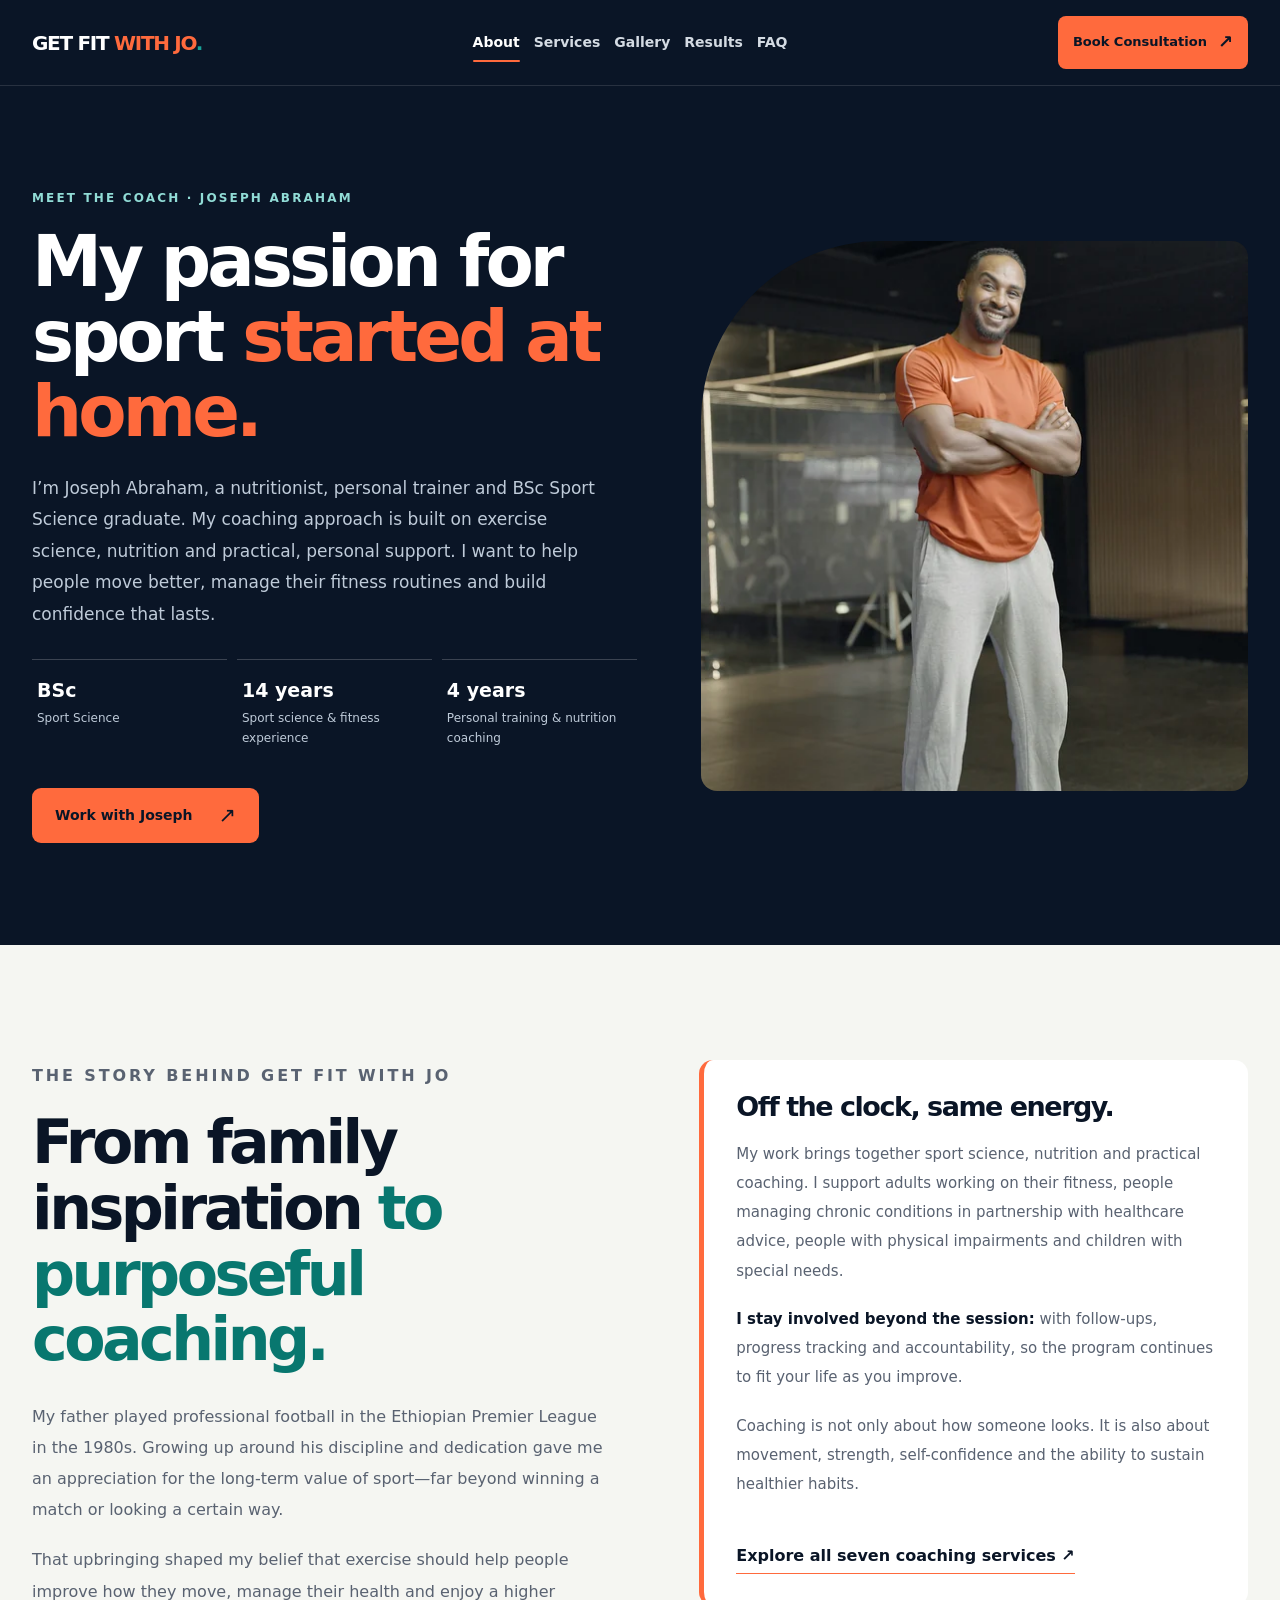
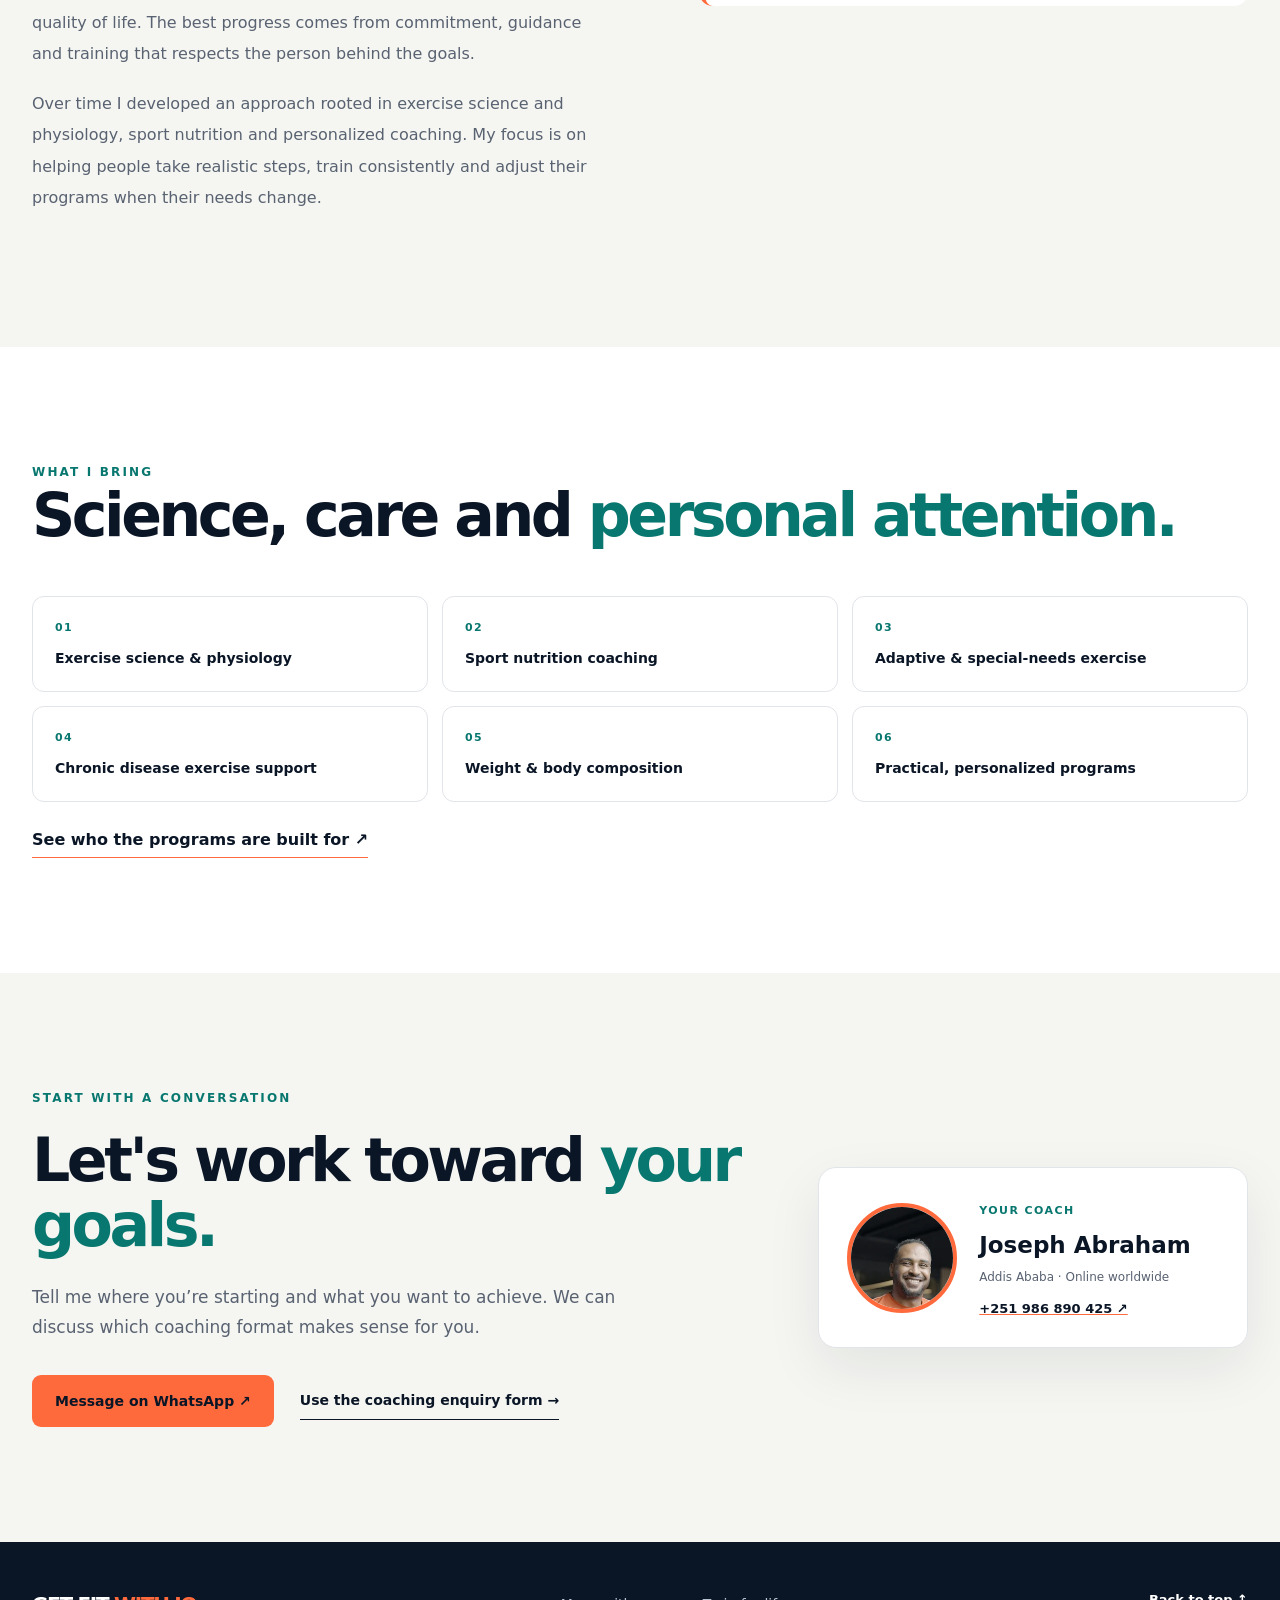
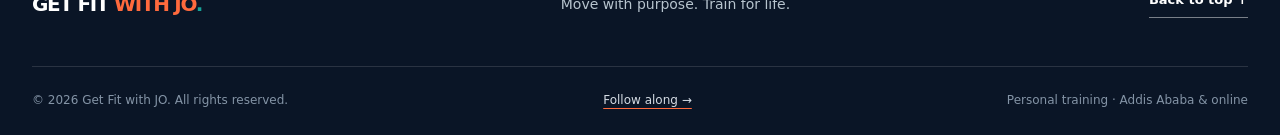
==== commit e81ef5f5: "Publish Joseph's real photos and verified social profiles Replace illustrative photo placements with" ====
--- a/about.html
+++ b/about.html
@@ -4,9 +4,9 @@
   <meta charset="utf-8"><meta name="viewport" content="width=device-width, initial-scale=1">
   <meta name="theme-color" content="#0A1526">
   <meta name="description" content="Meet Joseph Abraham, the sport science graduate, nutritionist and personal coach behind Get Fit with JO. Learn about his background, coaching philosophy and sporting roots in Ethiopia.">
-  <link rel="canonical" href="https://yohannesmulugeta.github.io/GET-FIT-WITH-JO/about.html">
+  <link rel="canonical" href="https://jofitcoach.com/about.html">
   <meta property="og:type" content="profile"><meta property="og:title" content="About Joseph Abraham | Get Fit with JO"><meta property="og:description" content="My passion for sport started at home. Discover Joseph's story and sport-science-led coaching philosophy.">
-  <meta property="og:image" content="https://yohannesmulugeta.github.io/GET-FIT-WITH-JO/assets/getfit-social-preview.webp">
+  <meta property="og:image" content="https://jofitcoach.com/assets/getfit-social-preview.webp">
   <link rel="icon" href="assets/getfit-favicon.svg" type="image/svg+xml">
   <style id="site-css">
 :root{
@@ -33,14 +33,14 @@
 .hero h1{font-size:clamp(52px,5.3vw,79px);max-width:720px;line-height:1.045;color:#fff}.hero h1 span{color:var(--orange)}.hero-description{font-size:18px;line-height:1.85;color:#B8C5D1;max-width:520px;margin-top:28px}.hero-actions{display:flex;align-items:center;gap:28px;flex-wrap:wrap;margin-top:36px}
 .button{display:inline-flex;align-items:center;justify-content:space-between;gap:26px;padding:17px 23px;font-weight:700;font-size:14px;border-radius:9px;white-space:nowrap;line-height:1.3;transition:transform .2s,box-shadow .2s}.button:hover{transform:translateY(-3px);box-shadow:0 16px 33px rgba(255,106,61,.19)}.button-orange{background:var(--orange);color:var(--deep)}.button span{font-size:21px;font-weight:500;line-height:1}.text-link{display:inline-flex;align-items:center;gap:16px;font-size:14px;font-weight:700;line-height:1.4;padding:9px 0;border-bottom:1px solid currentColor}.text-link span{font-size:20px}.light-link{color:#fff}.dark-link{color:var(--deep)}.text-link:hover{color:var(--orange)}
 .coach-signature{display:flex;align-items:center;gap:15px;margin-top:50px}.coach-signature img{width:58px;height:58px;border-radius:50%;object-fit:cover;object-position:center;border:2px solid var(--orange)}.coach-signature strong,.coach-signature span{display:block}.coach-signature strong{font-family:var(--display);font-size:15px}.coach-signature span{color:#A9B6C7;font-size:12px;margin-top:3px}
-.hero-visual{position:relative;min-width:0;height:590px;padding-top:15px;padding-right:20px}.hero-photo-frame>picture{display:block;width:100%;height:100%}.hero-photo-frame{height:100%;width:100%;border-radius:160px 18px 18px 18px;overflow:hidden;background:#1b2a38;position:relative;isolation:isolate}.hero-portrait{width:100%;height:100%;object-fit:cover;object-position:50% 42%;transform:scale(1);transition:transform .8s}.hero-photo-frame:hover .hero-portrait{transform:scale(1.025)}.hero-photo-frame::after{content:'';position:absolute;inset:0;background:linear-gradient(0deg,rgba(10,21,38,.8) 0,rgba(10,21,38,.03) 45%,rgba(10,21,38,.07) 100%);pointer-events:none}.visual-outline{position:absolute;top:0;right:3px;width:calc(100% - 35px);height:calc(100% - 3px);border:1px solid rgba(255,106,61,.62);border-radius:160px 18px 18px 18px;z-index:-1}.hero-floating-label{position:absolute;bottom:25px;left:28px;z-index:2;display:flex;align-items:center;gap:15px;background:rgba(10,21,38,.75);backdrop-filter:blur(8px);border:1px solid rgba(255,255,255,.16);padding:13px 19px;border-radius:10px;color:#DDE4E9;font-size:13px}.hero-floating-label strong{display:block;color:#fff;font-family:var(--display);font-size:16px}.label-mark{color:var(--orange);font-size:32px}
+.hero-visual{position:relative;min-width:0;height:590px;padding-top:15px;padding-right:20px}.hero-photo-frame>picture{display:block;width:100%;height:100%}.hero-photo-frame{height:100%;width:100%;border-radius:160px 18px 18px 18px;overflow:hidden;background:#1b2a38;position:relative;isolation:isolate}.hero-portrait{width:100%;height:100%;object-fit:cover;object-position:50% 20%;transform:scale(1);transition:transform .8s}.hero-photo-frame:hover .hero-portrait{transform:scale(1.025)}.hero-photo-frame::after{content:'';position:absolute;inset:0;background:linear-gradient(0deg,rgba(10,21,38,.8) 0,rgba(10,21,38,.03) 45%,rgba(10,21,38,.07) 100%);pointer-events:none}.visual-outline{position:absolute;top:0;right:3px;width:calc(100% - 35px);height:calc(100% - 3px);border:1px solid rgba(255,106,61,.62);border-radius:160px 18px 18px 18px;z-index:-1}.hero-floating-label{position:absolute;bottom:25px;left:28px;z-index:2;display:flex;align-items:center;gap:15px;background:rgba(10,21,38,.75);backdrop-filter:blur(8px);border:1px solid rgba(255,255,255,.16);padding:13px 19px;border-radius:10px;color:#DDE4E9;font-size:13px}.hero-floating-label strong{display:block;color:#fff;font-family:var(--display);font-size:16px}.label-mark{color:var(--orange);font-size:32px}
 .hero-trust{display:grid;grid-template-columns:repeat(3,minmax(0,1fr));gap:20px;border-top:1px solid rgba(255,255,255,.13);padding-block:23px 25px;position:relative;z-index:1}.hero-trust>div{display:flex;align-items:center;gap:15px;font-size:14px;color:#CFD8E0;font-weight:600}.hero-trust>div+div{border-left:1px solid rgba(255,255,255,.15);padding-left:28px}.trust-icon{font-family:var(--display);font-size:13px;color:var(--orange)}
 .intro-strip{background:var(--orange);color:var(--deep)}.intro-strip-inner{min-height:85px;display:flex;align-items:center;justify-content:space-between;gap:30px}.intro-strip p{font-family:var(--display);font-weight:700;letter-spacing:.025em;font-size:clamp(14px,1.5vw,18px)}.strip-asterisk{margin-inline:14px;font-weight:400}.intro-strip a{font-weight:700;font-size:13px;white-space:nowrap;border-bottom:1px solid var(--deep);padding-bottom:4px}.intro-strip a span{margin-left:12px;font-size:17px}
 .section{padding:clamp(84px,9vw,132px) 0}.section-title{font-size:clamp(42px,4.7vw,67px);color:var(--deep);letter-spacing:-.058em}.section-title span{color:var(--teal-text)}.teal-eyebrow{color:var(--teal-text)}
 .about-section{background:var(--cream)}.about-layout{display:grid;grid-template-columns:.89fr 1.11fr;gap:clamp(64px,9vw,142px);align-items:center}.about-visual{min-width:0;position:relative;padding-bottom:77px;padding-left:20px}.about-image-main{height:585px;max-width:430px;overflow:hidden;border-radius:12px 100px 12px 12px;background:#d1dedb;box-shadow:0 25px 60px rgba(10,21,38,.12)}.about-image-main img{width:100%;height:100%;object-fit:cover;object-position:48% 10%}.about-image-inset{position:absolute;bottom:43px;right:-35px;width:45%;height:260px;border:10px solid var(--cream);border-radius:14px;overflow:hidden;background:#d6e5ec}.about-image-inset img{width:100%;height:100%;object-fit:cover;object-position:center}.about-image-caption{position:absolute;top:18px;left:-20px;writing-mode:vertical-rl;transform:rotate(180deg);font-size:10px;font-weight:700;letter-spacing:.21em;color:var(--muted)}.small-cross{color:var(--orange);font-size:23px;vertical-align:middle}
 .about-content>.eyebrow{margin-bottom:19px}.about-content>.section-title{max-width:640px}.about-content>.lead{font-size:20px;line-height:1.7;color:var(--deep);font-weight:600;margin-top:26px;max-width:610px}.about-content>p:not(.eyebrow):not(.lead){margin-top:19px;color:var(--muted);line-height:1.88;font-size:16px;max-width:600px}.about-points{margin:30px 0 25px;border-top:1px solid #D7DCD9}.about-points>div{display:grid;grid-template-columns:30px 1fr;column-gap:14px;padding:15px 0;border-bottom:1px solid #D7DCD9}.about-points span{color:var(--orange);font-size:20px;grid-row:span 2}.about-points strong{font-family:var(--display);font-size:16px;color:var(--deep)}.about-points small{font-size:13px;color:var(--muted);margin-top:4px;line-height:1.55}
 .about-links{display:flex;flex-wrap:wrap;align-items:center;gap:10px 28px}
-.programs-section{background:#fff}.section-heading{margin-bottom:48px}.split-heading{display:flex;justify-content:space-between;align-items:flex-end;gap:70px}.split-heading .eyebrow{margin-bottom:19px}.split-heading>p{max-width:380px;font-size:16px;line-height:1.8;color:var(--muted);margin-bottom:5px}.program-cards{display:grid;grid-template-columns:repeat(3,minmax(0,1fr));gap:23px}.program-card{background:#fff;border:1px solid #E4E7EB;border-radius:15px;overflow:hidden;box-shadow:0 12px 30px rgba(10,21,38,.045);transition:transform .25s,box-shadow .25s}@media(hover:hover){.program-card:hover{transform:translateY(-6px);box-shadow:0 23px 46px rgba(10,21,38,.1)}}.program-image{height:245px;position:relative;overflow:hidden;background:var(--navy)}.program-image img{width:100%;height:100%;object-fit:cover;transition:transform .55s}.program-card:hover img{transform:scale(1.06)}.program-number{position:absolute;top:14px;left:14px;border-radius:7px;background:var(--orange);font-family:var(--display);font-size:13px;font-weight:700;color:var(--deep);padding:9px 13px}.program-body{padding:29px 29px 30px}.program-type{font-size:11px;font-weight:700;letter-spacing:.15em;color:var(--teal-text)}.program-body h3{font-size:25px;line-height:1.15;color:var(--deep);margin:14px 0}.program-body p{font-size:14.5px;line-height:1.8;color:var(--muted);min-height:105px}.program-body>a{display:flex;align-items:center;justify-content:space-between;padding-top:18px;border-top:1px solid var(--line);font-size:13px;font-weight:700;color:var(--deep);margin-top:20px}.program-body>a span{font-size:19px;color:var(--orange)}.program-body>a:hover{color:var(--orange)}
+.programs-section{background:#fff}.section-heading{margin-bottom:48px}.split-heading{display:flex;justify-content:space-between;align-items:flex-end;gap:70px}.split-heading .eyebrow{margin-bottom:19px}.split-heading>p{max-width:380px;font-size:16px;line-height:1.8;color:var(--muted);margin-bottom:5px}.program-cards{display:grid;grid-template-columns:repeat(3,minmax(0,1fr));gap:23px}.program-card{background:#fff;border:1px solid #E4E7EB;border-radius:15px;overflow:hidden;box-shadow:0 12px 30px rgba(10,21,38,.045);transition:transform .25s,box-shadow .25s}@media(hover:hover){.program-card:hover{transform:translateY(-6px);box-shadow:0 23px 46px rgba(10,21,38,.1)}}.program-image{height:245px;position:relative;overflow:hidden;background:var(--navy)}.program-image img{width:100%;height:100%;object-fit:cover;object-position:center 22%;transition:transform .55s}.program-card:hover img{transform:scale(1.06)}.program-number{position:absolute;top:14px;left:14px;border-radius:7px;background:var(--orange);font-family:var(--display);font-size:13px;font-weight:700;color:var(--deep);padding:9px 13px}.program-body{padding:29px 29px 30px}.program-type{font-size:11px;font-weight:700;letter-spacing:.15em;color:var(--teal-text)}.program-body h3{font-size:25px;line-height:1.15;color:var(--deep);margin:14px 0}.program-body p{font-size:14.5px;line-height:1.8;color:var(--muted);min-height:105px}.program-body>a{display:flex;align-items:center;justify-content:space-between;padding-top:18px;border-top:1px solid var(--line);font-size:13px;font-weight:700;color:var(--deep);margin-top:20px}.program-body>a span{font-size:19px;color:var(--orange)}.program-body>a:hover{color:var(--orange)}
 .specialty-block{margin-top:40px;background:var(--cream);border-radius:16px;padding:37px 43px;display:grid;grid-template-columns:.8fr 1.2fr;gap:35px;align-items:center}.specialty-block h3{font-size:25px;color:var(--deep);line-height:1.2;margin-top:10px}.specialty-block h3 span{color:var(--teal-text)}.specialty-list{display:grid;grid-template-columns:1fr 1fr;gap:10px}.specialty-list span{background:white;border:1px solid var(--line);border-radius:9px;padding:13px 15px;font-size:13px;font-weight:700;color:var(--navy)}.specialty-list span::before{content:'↗';color:var(--orange);margin-right:10px}.medical-note{font-size:12px;color:#64707c;line-height:1.65;margin-top:20px;max-width:850px}
 .training-section{background:var(--deep);color:#fff;position:relative;overflow:hidden}.training-section::before{content:'';position:absolute;width:750px;height:750px;border:1px solid rgba(255,255,255,.04);border-radius:50%;right:-390px;top:-460px}.training-section .section-title{color:#fff}.training-section .section-title span{color:var(--orange)}.training-section .split-heading>p{color:#AABACB}.training-section .eyebrow{color:#7ED0C9}.video-grid{display:grid;grid-template-columns:repeat(2,minmax(0,400px));justify-content:center;gap:24px}.video-card{min-width:0}.video-stage{position:relative;aspect-ratio:9/13;border:1px solid rgba(255,255,255,.15);overflow:hidden;border-radius:15px;background:#152335}.video-stage video{height:100%;width:100%;object-fit:cover}.video-length{position:absolute;top:16px;left:17px;background:rgba(10,21,38,.78);border:1px solid rgba(255,255,255,.2);border-radius:50px;padding:6px 12px;color:#fff;font-size:10px;letter-spacing:.12em;font-weight:700;pointer-events:none}.video-info{display:flex;justify-content:space-between;gap:20px;align-items:flex-start;padding:20px 0}.video-info span{font-size:10px;letter-spacing:.12em;color:var(--teal);white-space:nowrap;padding-top:3px;font-weight:700}.video-info h3{font-size:18px;color:#fff;letter-spacing:-.025em;font-weight:600;text-align:right}.training-bottom{display:flex;justify-content:space-between;gap:20px;align-items:center;border-top:1px solid rgba(255,255,255,.15);padding-top:25px;margin-top:20px}.training-bottom>span{font-size:13px;color:#AABACB}
 .process-section{background:#fff}.centered-heading{text-align:center;max-width:750px;margin-inline:auto;margin-bottom:55px}.centered-heading .eyebrow{margin-bottom:17px}.centered-heading>p:last-child{margin-top:21px;color:var(--muted)}.process-steps{display:grid;grid-template-columns:repeat(3,1fr);gap:23px}.process-step{padding:31px 30px 37px;border:1px solid var(--line);border-radius:15px;background:var(--cream);min-height:276px}.step-head{display:flex;justify-content:space-between;align-items:center;margin-bottom:43px}.step-head span{font-family:var(--display);font-size:17px;color:var(--deep);border-left:3px solid var(--orange);padding-left:8px;font-weight:700}.step-head i{display:grid;place-items:center;width:48px;height:48px;border:1px solid #D9DDDA;border-radius:50%;color:var(--teal);font-size:21px;font-style:normal}.process-step h3{color:var(--deep);font-size:23px;margin-bottom:12px}.process-step p{font-size:14px;line-height:1.8;color:var(--muted)}
@@ -50,7 +50,7 @@
 @media(max-width:1120px){.container{width:min(100% - 54px,1160px)}.hero-layout{gap:30px;min-height:600px}.hero h1{font-size:clamp(44px,5.5vw,70px)}.hero-visual{height:500px}.about-layout{gap:60px}.about-image-main{height:520px}.about-image-inset{right:-15px}.section-title{font-size:clamp(40px,4.6vw,58px)}.contact-layout{gap:35px}.contact-card{flex-direction:column;align-items:flex-start}}
 @media(max-width:1050px){.site-header{height:73px}.nav-action{margin-left:auto;padding:11px 16px}#site-nav{position:absolute;top:73px;left:0;right:0;background:var(--deep);border-bottom:1px solid rgba(255,255,255,.18);display:none;flex-direction:column;align-items:stretch;padding:19px 28px 32px;gap:0;box-shadow:0 20px 30px rgba(0,0,0,.17);max-height:calc(100dvh - 73px);overflow:auto}#site-nav.is-open{display:flex}#site-nav a{font-size:16px;padding:15px 0;border-bottom:1px solid rgba(255,255,255,.12)}#site-nav a[aria-current]::after{left:auto;right:0;bottom:17px;width:28px}.menu-toggle{display:flex;order:4}.menu-toggle[aria-expanded=true] span:nth-child(1){transform:translateY(7px) rotate(45deg)}.menu-toggle[aria-expanded=true] span:nth-child(2){opacity:0}.menu-toggle[aria-expanded=true] span:nth-child(3){transform:translateY(-7px) rotate(-45deg)}}
 @media(max-width:900px){.hero-layout{grid-template-columns:1fr 1fr}.hero h1{font-size:clamp(43px,5.8vw,63px)}.hero-description{font-size:16px}.hero-visual{height:470px}.about-layout{grid-template-columns:.8fr 1.2fr;gap:35px}.about-image-main{height:490px}.about-image-inset{height:185px;bottom:42px}.split-heading{gap:35px}.split-heading>p{max-width:295px}.program-cards{gap:13px}.program-body{padding:22px}.program-body h3{font-size:22px}.program-body p{min-height:140px}.specialty-block{padding:28px}.video-info{display:block}.video-info h3{text-align:left;margin-top:10px}.belief-layout{grid-template-columns:250px 1fr;gap:45px}.contact-layout{grid-template-columns:1fr}.contact-card{flex-direction:row;max-width:500px}}
-@media(max-width:700px){.container{width:min(100% - 40px,610px)}.hero-layout{display:flex;flex-direction:column;align-items:stretch;gap:24px;padding-block:65px 26px;min-height:0}.hero-content{padding-bottom:0}.hero h1{font-size:clamp(47px,9.6vw,68px)}.hero-description{font-size:16px;line-height:1.75}.hero-eyebrow{font-size:10px;letter-spacing:.14em;margin-bottom:23px}.hero-actions{margin-top:26px;gap:22px}.coach-signature{margin-top:32px}.hero-visual{height:clamp(355px,76vw,520px);padding-right:11px;margin-top:4px}.hero-photo-frame{border-radius:96px 14px 14px 14px}.visual-outline{border-radius:96px 14px 14px 14px}.hero-portrait{object-position:50% 42%;transform:scale(1)}.hero-photo-frame:hover .hero-portrait{transform:scale(1.025)}.hero-trust{grid-template-columns:1fr 1fr;gap:14px;padding:19px 0}.hero-trust>div{font-size:11px;gap:9px}.hero-trust>div+div{padding-left:12px}.hero-trust>div:nth-child(3){display:none}.intro-strip-inner{min-height:72px}.intro-strip p{font-size:12px}.strip-asterisk{margin-inline:5px}.intro-strip a{display:none}.section{padding:77px 0}.section-title{font-size:clamp(39px,8.5vw,55px)}.about-layout{display:flex;flex-direction:column;gap:26px}.about-visual{width:min(100%,480px);padding-bottom:35px;padding-left:16px}.about-image-main{height:500px;max-width:390px}.about-image-inset{height:200px;right:0;bottom:0}.about-content>.lead{font-size:18px;margin-top:20px}.split-heading{display:block}.split-heading>p{max-width:580px;margin-top:21px;font-size:15px}.section-heading{margin-bottom:32px}.program-cards{grid-template-columns:1fr;gap:20px}.program-card{display:grid;grid-template-columns:minmax(0,.9fr) minmax(0,1.1fr)}.program-image{height:100%;min-height:292px}.program-body p{min-height:0}.specialty-block{display:block;padding:28px}.specialty-list{margin-top:23px}.video-grid{grid-template-columns:repeat(2,minmax(0,1fr));gap:18px}.training-bottom{display:block}.training-bottom .text-link{margin-top:13px}.process-steps{grid-template-columns:1fr;gap:14px}.process-step{min-height:0;padding:23px}.step-head{margin-bottom:18px}.belief-layout{grid-template-columns:155px 1fr;gap:25px;min-height:320px}.belief-photo{height:370px}.belief-copy{padding:55px 0}.belief-copy h2{font-size:clamp(29px,5.4vw,45px)}.belief-copy p:not(.eyebrow){font-size:13px;line-height:1.6}.contact-layout{gap:30px}.footer-top{min-height:115px}.footer-top p{display:none}}
+@media(max-width:700px){.container{width:min(100% - 40px,610px)}.hero-layout{display:flex;flex-direction:column;align-items:stretch;gap:24px;padding-block:65px 26px;min-height:0}.hero-content{padding-bottom:0}.hero h1{font-size:clamp(47px,9.6vw,68px)}.hero-description{font-size:16px;line-height:1.75}.hero-eyebrow{font-size:10px;letter-spacing:.14em;margin-bottom:23px}.hero-actions{margin-top:26px;gap:22px}.coach-signature{margin-top:32px}.hero-visual{height:clamp(355px,76vw,520px);padding-right:11px;margin-top:4px}.hero-photo-frame{border-radius:96px 14px 14px 14px}.visual-outline{border-radius:96px 14px 14px 14px}.hero-portrait{object-position:50% 20%;transform:scale(1)}.hero-photo-frame:hover .hero-portrait{transform:scale(1.025)}.hero-trust{grid-template-columns:1fr 1fr;gap:14px;padding:19px 0}.hero-trust>div{font-size:11px;gap:9px}.hero-trust>div+div{padding-left:12px}.hero-trust>div:nth-child(3){display:none}.intro-strip-inner{min-height:72px}.intro-strip p{font-size:12px}.strip-asterisk{margin-inline:5px}.intro-strip a{display:none}.section{padding:77px 0}.section-title{font-size:clamp(39px,8.5vw,55px)}.about-layout{display:flex;flex-direction:column;gap:26px}.about-visual{width:min(100%,480px);padding-bottom:35px;padding-left:16px}.about-image-main{height:500px;max-width:390px}.about-image-inset{height:200px;right:0;bottom:0}.about-content>.lead{font-size:18px;margin-top:20px}.split-heading{display:block}.split-heading>p{max-width:580px;margin-top:21px;font-size:15px}.section-heading{margin-bottom:32px}.program-cards{grid-template-columns:1fr;gap:20px}.program-card{display:grid;grid-template-columns:minmax(0,.9fr) minmax(0,1.1fr)}.program-image{height:100%;min-height:292px}.program-body p{min-height:0}.specialty-block{display:block;padding:28px}.specialty-list{margin-top:23px}.video-grid{grid-template-columns:repeat(2,minmax(0,1fr));gap:18px}.training-bottom{display:block}.training-bottom .text-link{margin-top:13px}.process-steps{grid-template-columns:1fr;gap:14px}.process-step{min-height:0;padding:23px}.step-head{margin-bottom:18px}.belief-layout{grid-template-columns:155px 1fr;gap:25px;min-height:320px}.belief-photo{height:370px}.belief-copy{padding:55px 0}.belief-copy h2{font-size:clamp(29px,5.4vw,45px)}.belief-copy p:not(.eyebrow){font-size:13px;line-height:1.6}.contact-layout{gap:30px}.footer-top{min-height:115px}.footer-top p{display:none}}
 @media(max-width:510px){.container{width:calc(100% - 36px)}.site-header{height:67px}.nav-shell{gap:6px}.brand{font-size:17px}.nav-action{font-size:11px;padding:10px 12px;gap:7px}#site-nav{top:67px}.menu-toggle{padding:9px;width:38px}.hero-layout{padding-top:47px}.hero h1{font-size:clamp(44px,11.6vw,61px)}.hero-description{font-size:15px}.hero-actions{flex-direction:column;align-items:stretch;gap:8px}.hero-actions .button{width:100%;justify-content:space-between}.hero-actions .text-link{align-self:flex-start;margin-top:7px}.hero-visual{height:380px}.hero-floating-label{left:14px;bottom:16px;padding:10px;font-size:10px;gap:8px}.hero-floating-label strong{font-size:13px}.label-mark{font-size:24px}.hero-trust{gap:8px}.hero-trust>div{font-size:10px}.intro-strip p{font-size:11px;letter-spacing:0}.about-image-main{height:440px}.about-image-inset{height:180px;width:43%}.about-image-caption{font-size:9px}.program-card{display:flex;flex-direction:column}.program-image{min-height:0;height:218px}.program-body{padding:24px}.program-body p{font-size:14px}.specialty-block{padding:23px}.specialty-list{grid-template-columns:1fr}.video-grid{grid-template-columns:1fr;gap:20px}.video-info{display:flex}.video-info h3{text-align:right;margin-top:0;font-size:17px}.belief-layout{display:flex;flex-direction:column;gap:0}.belief-photo{height:240px;max-width:240px;align-self:flex-start}.belief-copy{padding:36px 0 56px}.belief-copy h2{font-size:41px}.belief-copy p:not(.eyebrow){font-size:15px}.contact-card{padding:20px;gap:14px}.contact-card img{width:88px;height:88px}.contact-card strong{font-size:19px}.contact-buttons{align-items:flex-start;flex-direction:column}.footer-bottom{display:block}.footer-bottom p+p{margin-top:5px}}
 @media(max-width:350px){.nav-action{display:none}.menu-toggle{margin-left:auto}.hero h1{font-size:43px}.hero-visual{height:328px}.intro-strip p{font-size:10px}.about-image-main{height:395px}.about-image-inset{height:150px}.contact-card img{width:76px;height:76px}}
 @media(prefers-reduced-motion:reduce){html{scroll-behavior:auto}*,*::before,*::after{animation-duration:.01ms!important;transition-duration:.01ms!important;scroll-behavior:auto!important}}
@@ -82,7 +82,7 @@
 .social-grid{display:grid;grid-template-columns:repeat(2,minmax(0,1fr));gap:13px}.social-tile{border:1px solid rgba(255,255,255,.2);border-radius:13px;padding:22px 20px;min-height:135px}.social-tile>span{display:grid;place-items:center;color:var(--orange);font-size:28px;font-weight:700;width:38px;height:38px}.social-tile strong,.social-tile small{display:block}.social-tile strong{font-size:18px;margin-top:4px}.social-tile small{font-size:11px;color:#BFCBD9;margin-top:4px}
 .footer-about-link{display:inline-block;margin-left:9px;color:#fff;text-decoration:underline;text-decoration-color:var(--orange);text-underline-offset:5px}
 /* About-page layout */
-.about-page-hero{background:var(--deep);padding:clamp(75px,8vw,135px) 0;color:#fff}.about-page-layout{display:grid;grid-template-columns:minmax(0,1.05fr) minmax(300px,.95fr);gap:clamp(35px,5vw,85px);align-items:center}.about-page-hero h1{font-size:clamp(43px,5.5vw,77px);line-height:1.07;max-width:760px;margin:16px 0 22px}.about-page-hero h1 span{color:var(--orange)}.about-page-hero .eyebrow{color:#91DCD6}.about-page-hero p:not(.eyebrow){font-size:17px;line-height:1.85;color:#BFCBD9;max-width:580px}.about-page-image{height:550px;border-radius:180px 16px 16px 16px;overflow:hidden}.about-page-image img{height:100%;width:100%;object-fit:cover;object-position:center}.about-credential-grid{margin-top:29px;display:grid;grid-template-columns:repeat(3,1fr);gap:10px}.about-credential-grid div{padding:15px 5px;border-top:1px solid rgba(255,255,255,.2)}.about-credential-grid strong{font-size:19px;display:block;color:#fff}.about-credential-grid span{display:block;font-size:12px;color:#BFCBD9;margin-top:4px}
+.about-page-hero{background:var(--deep);padding:clamp(75px,8vw,135px) 0;color:#fff}.about-page-layout{display:grid;grid-template-columns:minmax(0,1.05fr) minmax(300px,.95fr);gap:clamp(35px,5vw,85px);align-items:center}.about-page-hero h1{font-size:clamp(43px,5.5vw,77px);line-height:1.07;max-width:760px;margin:16px 0 22px}.about-page-hero h1 span{color:var(--orange)}.about-page-hero .eyebrow{color:#91DCD6}.about-page-hero p:not(.eyebrow){font-size:17px;line-height:1.85;color:#BFCBD9;max-width:580px}.about-page-image{height:550px;border-radius:180px 16px 16px 16px;overflow:hidden}.about-page-image img{height:100%;width:100%;object-fit:cover;object-position:center 18%}.about-credential-grid{margin-top:29px;display:grid;grid-template-columns:repeat(3,1fr);gap:10px}.about-credential-grid div{padding:15px 5px;border-top:1px solid rgba(255,255,255,.2)}.about-credential-grid strong{font-size:19px;display:block;color:#fff}.about-credential-grid span{display:block;font-size:12px;color:#BFCBD9;margin-top:4px}
 .story-section{background:var(--cream)}.story-layout{display:grid;grid-template-columns:minmax(0,1fr) minmax(0,.95fr);gap:clamp(30px,7vw,105px);align-items:start}.story-layout p{color:var(--muted);font-size:16px;line-height:1.95;margin-bottom:19px}.story-layout h2{margin:14px 0 28px}.story-highlight{padding:32px;border-radius:14px;border-left:5px solid var(--orange);background:#fff}.story-highlight h3{font-size:27px;color:var(--deep);margin-bottom:18px}.story-highlight strong{color:var(--deep)}.story-highlight p{font-size:15px}
 .expertise-grid{display:grid;grid-template-columns:repeat(3,minmax(0,1fr));gap:14px}.expertise-grid div{padding:22px;border:1px solid var(--line);border-radius:12px;background:#fff;font-size:14px;font-weight:700;color:var(--deep)}.expertise-grid span{display:block;color:var(--teal-text);font-size:11px;letter-spacing:.13em;margin-bottom:10px}.story-link{display:inline-block;color:var(--deep);font-weight:700;margin-top:25px;border-bottom:1px solid var(--orange);padding-bottom:4px}
 @media(max-width:1120px){.hero-promise{font-size:19px}}
@@ -137,7 +137,7 @@
 @media(max-width:1050px){#site-nav{gap:0}}
 
 /* Get Fit with JO — editorial training gallery and coaching journey */
-.jo-gallery-section{background:#fff}.jo-gallery-grid{display:grid;grid-template-columns:repeat(4,minmax(0,1fr));gap:18px}.jo-gallery-card{margin:0;min-width:0;border:1px solid var(--line);border-radius:15px;overflow:hidden;background:white;box-shadow:0 12px 27px rgba(10,21,38,.045)}.jo-gallery-image{height:315px;position:relative;overflow:hidden;background:var(--navy)}.jo-gallery-image img{width:100%;height:100%;object-fit:cover;object-position:center 32%;transition:transform .4s}.jo-gallery-card:hover img{transform:scale(1.04)}.jo-gallery-image:after{content:"";position:absolute;inset:40% 0 0;pointer-events:none;background:linear-gradient(0deg,rgba(10,21,38,.7),transparent)}.jo-gallery-index{position:absolute;z-index:1;left:15px;bottom:16px;font-size:11px;font-weight:800;letter-spacing:.1em;color:#fff}.jo-gallery-card figcaption{padding:21px}.jo-gallery-card figcaption strong{display:block;font-size:17px;line-height:1.35;color:var(--deep)}.jo-gallery-card figcaption span{display:block;font-size:12px;line-height:1.7;color:var(--muted);margin-top:7px}.jo-gallery-bottom{display:flex;justify-content:space-between;align-items:center;gap:20px;margin-top:25px;padding-top:20px;border-top:1px solid var(--line)}.jo-gallery-bottom p{color:var(--muted);font-size:14px}
+.jo-gallery-section{background:#fff}.jo-gallery-grid{display:grid;grid-template-columns:repeat(4,minmax(0,1fr));gap:18px}.jo-gallery-card{margin:0;min-width:0;border:1px solid var(--line);border-radius:15px;overflow:hidden;background:white;box-shadow:0 12px 27px rgba(10,21,38,.045)}.jo-gallery-image{height:315px;position:relative;overflow:hidden;background:var(--navy)}.jo-gallery-image img{width:100%;height:100%;object-fit:cover;object-position:center 15%;transition:transform .4s}.jo-gallery-card:hover img{transform:scale(1.04)}.jo-gallery-image:after{content:"";position:absolute;inset:40% 0 0;pointer-events:none;background:linear-gradient(0deg,rgba(10,21,38,.7),transparent)}.jo-gallery-index{position:absolute;z-index:1;left:15px;bottom:16px;font-size:11px;font-weight:800;letter-spacing:.1em;color:#fff}.jo-gallery-card figcaption{padding:21px}.jo-gallery-card figcaption strong{display:block;font-size:17px;line-height:1.35;color:var(--deep)}.jo-gallery-card figcaption span{display:block;font-size:12px;line-height:1.7;color:var(--muted);margin-top:7px}.jo-gallery-bottom{display:flex;justify-content:space-between;align-items:center;gap:20px;margin-top:25px;padding-top:20px;border-top:1px solid var(--line)}.jo-gallery-bottom p{color:var(--muted);font-size:14px}
 .jo-transformations-section{background:var(--cream)}.jo-progress-showcase{display:grid;grid-template-columns:minmax(0,1.12fr) minmax(0,.88fr);background:white;border:1px solid var(--line);border-radius:18px;overflow:hidden;box-shadow:0 22px 44px rgba(10,21,38,.05)}.jo-progress-visual{min-width:0;min-height:450px;display:grid;grid-template-columns:repeat(2,minmax(0,1fr));gap:12px;padding:16px;background:var(--deep)}.jo-progress-frame{position:relative;isolation:isolate;overflow:hidden;min-width:0;display:flex;flex-direction:column;justify-content:space-between;padding:22px 18px;border-radius:10px;border:1px solid rgba(255,255,255,.16);background:radial-gradient(circle at 45% 38%,rgba(125,212,207,.18),transparent 52%),linear-gradient(145deg,#213A53,#0A1526)}.jo-progress-forward{background:radial-gradient(circle at 55% 33%,rgba(255,106,61,.2),transparent 52%),linear-gradient(145deg,#24535B,#12213B)}.jo-progress-frame:before{content:"";position:absolute;left:50%;top:45%;width:235px;height:235px;transform:translate(-50%,-50%);border:1px solid rgba(255,255,255,.15);border-radius:50%;box-shadow:0 0 0 38px rgba(255,255,255,.03),0 0 0 77px rgba(255,255,255,.02);z-index:-1}.jo-progress-frame:after{content:"";position:absolute;inset:50% 0 0;background:linear-gradient(0deg,rgba(6,15,29,.55),transparent);pointer-events:none;z-index:-1}.jo-progress-top{display:flex;align-items:center;gap:8px;color:#E7F0F3;font-size:10px;font-weight:800;letter-spacing:.1em}.jo-progress-dot{width:7px;height:7px;background:var(--teal);border-radius:50%;flex-shrink:0}.jo-progress-forward .jo-progress-dot{background:var(--orange)}.jo-progress-logo{align-self:center;margin:auto;color:rgba(255,255,255,.24);font-weight:800;font-size:clamp(55px,8vw,115px);line-height:1;letter-spacing:-.12em}.jo-progress-logo span{color:var(--orange)}.jo-progress-bottom{display:flex;flex-direction:column;gap:10px;color:#fff}.jo-progress-bottom small{color:#94D0CC;font-size:10px;font-weight:800;letter-spacing:.14em}.jo-progress-bottom strong{font-size:clamp(15px,1.5vw,21px);line-height:1.4}.jo-progress-copy{display:flex;flex-direction:column;align-items:flex-start;justify-content:center;padding:clamp(28px,4vw,55px)}.jo-progress-eyebrow{color:var(--teal-text);font-size:11px;font-weight:800;letter-spacing:.14em}.jo-progress-copy h3{margin:17px 0;font-size:clamp(30px,3vw,46px);color:var(--deep);line-height:1.13}.jo-progress-copy h3 span{color:var(--teal-text)}.jo-progress-copy>p{font-size:14px;line-height:1.85;color:var(--muted)}.jo-progress-values{width:100%;margin:24px 0;border-top:1px solid var(--line)}.jo-progress-values>div{display:flex;align-items:center;gap:13px;padding:11px 0;border-bottom:1px solid var(--line)}.jo-progress-values>div>span{flex:0 0 25px;color:var(--orange);font-size:18px}.jo-progress-values p{display:flex;flex-direction:column;margin:0}.jo-progress-values strong{font-size:13px;color:var(--deep)}.jo-progress-values small{font-size:12px;line-height:1.5;color:var(--muted);margin-top:3px}
 
 .jo-faq-section{background:#fff}.jo-faq-layout{display:grid;grid-template-columns:minmax(250px,.85fr) minmax(0,1.15fr);gap:clamp(35px,7vw,100px);align-items:start}.jo-faq-intro>.eyebrow{margin-bottom:20px}.jo-faq-intro>p:not(.eyebrow){color:var(--muted);font-size:16px;line-height:1.85;margin:20px 0 26px}.jo-faq-items{border-top:1px solid var(--line)}.jo-faq-items details{border-bottom:1px solid var(--line);padding:0}.jo-faq-items summary{list-style:none;cursor:pointer;display:flex;justify-content:space-between;align-items:center;gap:15px;padding:22px 4px;font-weight:750;color:var(--deep);font-size:17px;line-height:1.45}.jo-faq-items summary::-webkit-details-marker{display:none}.jo-faq-items summary>span{display:grid;place-items:center;width:28px;height:28px;flex:none;border-radius:50%;background:var(--cream);color:var(--teal-text);font-size:21px;font-weight:500}.jo-faq-items details[open] summary>span{transform:rotate(45deg)}.jo-faq-items details p{padding:0 36px 25px 4px;color:var(--muted);font-size:14px;line-height:1.9}.jo-faq-items summary:focus-visible{outline:3px solid var(--orange);outline-offset:3px}
@@ -154,12 +154,12 @@
 .jo-gallery-videos{background:var(--deep);border-radius:19px;padding:clamp(22px,3vw,44px);color:#fff;margin:0 0 40px;scroll-margin-top:105px}.jo-gallery-videos-head{display:flex;align-items:flex-end;justify-content:space-between;gap:20px;margin-bottom:25px}.jo-gallery-videos-head h3{font-size:30px;color:white}.jo-gallery-videos-head p{font-size:13px;color:#C7D4DB}.jo-gallery-videos .video-grid{grid-template-columns:repeat(2,minmax(0,330px));gap:22px}.jo-gallery-videos .video-stage{aspect-ratio:9/11}.jo-gallery-videos .video-info h3{color:white}.jo-gallery-moments{font-size:24px;color:var(--deep);margin-bottom:22px}.social-tile{display:block;cursor:pointer;transition:transform .2s,border-color .2s}.social-tile:hover{transform:translateY(-3px);border-color:var(--orange)}.social-tile:focus-visible{outline:3px solid var(--orange)}
 .jo-consultation-section{padding:clamp(80px,8vw,115px) 0}.jo-consultation-layout{display:grid;grid-template-columns:minmax(290px,.84fr) minmax(0,1.16fr);gap:22px}.jo-consultation-info{display:flex;flex-direction:column;align-items:flex-start;border-radius:19px;background:var(--deep);color:#fff;padding:clamp(28px,3.4vw,48px)}.jo-consultation-coach{display:flex;align-items:center;gap:14px;border-bottom:1px solid rgba(255,255,255,.18);padding-bottom:23px;width:100%}.jo-consultation-coach img{width:70px;height:70px;border-radius:50%;object-fit:cover;border:2px solid var(--orange)}.jo-consultation-coach span{font-size:11px;letter-spacing:.12em;color:#8FDED5}.jo-consultation-coach h3{font-size:20px;margin:4px 0}.jo-consultation-coach small{font-size:11px;line-height:1.5;color:#BDCDD8}.jo-consultation-info>h3{font-size:clamp(30px,3.3vw,47px);margin:30px 0 20px;letter-spacing:-.055em;line-height:1.12}.jo-consultation-info>p:not(.jo-consultation-hint){font-size:15px;color:#CAD7E0;line-height:1.85}.jo-consultation-phone{display:flex;align-items:flex-start;flex-direction:column;margin-top:28px;padding:23px;background:#182C43;border:1px solid rgba(255,255,255,.16);border-radius:12px;width:100%}.jo-consultation-phone span{font-weight:800;font-size:11px;letter-spacing:.12em;color:#A5E4DE}.jo-consultation-phone a:first-of-type{font-size:clamp(27px,3vw,37px);font-weight:850;letter-spacing:-.05em;margin:9px 0 15px}.jo-consultation-phone a:first-of-type:hover{color:var(--orange)}.jo-consultation-phone a:last-of-type{font-size:13px;text-decoration:underline;text-decoration-color:var(--orange);text-underline-offset:4px}.jo-consultation-hint{font-size:12px;line-height:1.8;color:#B7CEDA;margin-top:auto;padding-top:25px}
 .jo-consultation-form{background:#fff;border:1px solid var(--line);border-radius:19px;overflow:hidden;scroll-margin-top:104px;box-shadow:0 14px 39px rgba(10,21,38,.05)}.jo-consultation-form-header{padding:31px clamp(24px,3vw,42px) 0}.jo-consultation-form-header h3{font-size:clamp(27px,3vw,40px);color:var(--deep);margin:9px 0}.jo-consultation-form-header p:not(.eyebrow){font-size:13px;line-height:1.7;color:var(--muted)}.jo-consultation-form .enquiry-form{padding:26px clamp(24px,3vw,42px) 36px}.jo-consultation-form .enquiry-fields{gap:16px}.jo-consultation-form .enquiry-field textarea{min-height:95px}.jo-consultation-form .enquiry-actions{gap:12px}.jo-consultation-form .enquiry-actions .button{min-width:0;flex:1}.jo-legacy-anchor{display:block;position:relative;top:-90px;height:0}
-.jo-payment-section{background:#fff}.jo-payment-grid{display:grid;grid-template-columns:repeat(3,minmax(0,1fr));gap:20px}.jo-payment-card{display:flex;align-items:center;flex-direction:column;position:relative;min-width:0;min-height:305px;padding:25px 18px;text-align:center;cursor:pointer;font:inherit;background:#fff;border:1px solid var(--line);border-radius:16px;box-shadow:0 13px 33px rgba(10,21,38,.055);transition:transform .2s,border-color .2s}.jo-payment-card:hover{border-color:var(--teal);transform:translateY(-4px)}.jo-payment-card:focus-visible{outline:3px solid var(--orange);outline-offset:4px}.jo-payment-state{align-self:flex-start;font-size:10px;letter-spacing:.06em;font-weight:800;color:#834500;background:#FFF0D7;padding:5px 10px;border-radius:30px}.jo-payment-state.is-warning{background:#E8F7F3;color:#166D64}.jo-payment-logo{height:120px;display:flex;align-items:center;justify-content:center;margin:8px 0;width:100%}.jo-payment-logo img{max-width:160px;max-height:98px;width:auto;height:auto;object-fit:contain}.jo-payment-card>strong{color:var(--deep);font-size:16px;line-height:1.4}.jo-payment-number{display:block;opacity:0;transform:translateY(4px);transition:opacity .2s,transform .2s;font-size:21px;letter-spacing:.02em;font-weight:800;color:var(--deep);margin-top:12px;min-height:32px}.jo-payment-card:hover .jo-payment-number,.jo-payment-card:focus-visible .jo-payment-number,.jo-payment-card.is-revealed .jo-payment-number{opacity:1;transform:none}.jo-payment-card>small{display:block;font-size:12px;color:var(--teal-text);font-weight:750;margin-top:auto}.jo-payment-note{font-size:12px;line-height:1.8;color:#566576;background:var(--cream);border-radius:10px;margin-top:24px;padding:17px 19px}.jo-payment-copy-status{font-size:13px;color:var(--teal-text);font-weight:750;min-height:1.25em;margin-top:10px}.jo-mobile-actions{display:none}
+.jo-mobile-actions{display:none}
 @media(max-width:1300px){.header-phone{display:none}.site-header #site-nav{gap:14px}.site-header .nav-action{padding:12px 15px}}
 @media(max-width:1000px){.jo-consultation-layout{grid-template-columns:1fr}.jo-consultation-info{padding:30px}.jo-consultation-hint{padding-top:15px}}
-@media(max-width:760px){.jo-gallery-videos{padding:20px}.jo-gallery-videos-head{align-items:flex-start;flex-direction:column}.jo-gallery-videos .video-grid{grid-template-columns:repeat(2,minmax(0,1fr));gap:11px}.jo-gallery-videos .video-info{display:block}.jo-gallery-videos .video-info h3{font-size:16px;margin-top:7px}.jo-consultation-form .enquiry-fields{grid-template-columns:1fr}.jo-payment-grid{grid-template-columns:1fr}.jo-payment-card{min-height:225px}.jo-payment-number{opacity:1;transform:none}.jo-mobile-actions{position:fixed;z-index:49;bottom:0;left:0;right:0;display:grid;grid-template-columns:1fr 1fr;gap:10px;padding:9px 13px max(9px,env(safe-area-inset-bottom));background:var(--deep);box-shadow:0 -5px 25px rgba(0,0,0,.16)}.jo-mobile-actions a{min-height:45px;display:flex;align-items:center;justify-content:center;border-radius:8px;background:var(--orange);font-weight:800;font-size:13px;color:var(--deep)}.jo-mobile-actions a+a{background:#E7F6F4}body{padding-bottom:68px}}
+@media(max-width:760px){.jo-gallery-videos{padding:20px}.jo-gallery-videos-head{align-items:flex-start;flex-direction:column}.jo-gallery-videos .video-grid{grid-template-columns:repeat(2,minmax(0,1fr));gap:11px}.jo-gallery-videos .video-info{display:block}.jo-gallery-videos .video-info h3{font-size:16px;margin-top:7px}.jo-consultation-form .enquiry-fields{grid-template-columns:1fr}.jo-mobile-actions{position:fixed;z-index:49;bottom:0;left:0;right:0;display:grid;grid-template-columns:1fr 1fr;gap:10px;padding:9px 13px max(9px,env(safe-area-inset-bottom));background:var(--deep);box-shadow:0 -5px 25px rgba(0,0,0,.16)}.jo-mobile-actions a{min-height:45px;display:flex;align-items:center;justify-content:center;border-radius:8px;background:var(--orange);font-weight:800;font-size:13px;color:var(--deep)}.jo-mobile-actions a+a{background:#E7F6F4}body{padding-bottom:68px}}
 @media(max-width:510px){.jo-gallery-videos .video-stage{aspect-ratio:9/12}.jo-consultation-info>h3{font-size:33px}.jo-consultation-form .enquiry-form{padding:22px 19px}.jo-consultation-form-header{padding:25px 20px 0}.jo-consultation-form .enquiry-actions{flex-direction:column}.jo-consultation-form .enquiry-actions .button{width:100%}}
-@media(prefers-reduced-motion:reduce){.jo-payment-card,.jo-payment-number,.social-tile{transition:none}}
+@media(prefers-reduced-motion:reduce){.social-tile{transition:none}}
 
 
 /* Premium motion system — progressive, lightweight, reduced-motion aware */
@@ -234,6 +234,60 @@
 @media(max-width:700px){.hero-visual{--photo-shift:0px!important}.service-quick-book{min-height:44px}.jo-lightbox{padding:9px}.jo-lightbox img{max-height:58dvh}}
 @media(prefers-reduced-motion:reduce){html{scroll-behavior:auto!important}.motion-ready .hero-eyebrow,.motion-ready .hero h1,.motion-ready .hero-promise,.motion-ready .hero-description,.motion-ready .hero-actions,.motion-ready .coach-signature,.motion-ready .hero-photo-frame,.motion-ready .hero-trust,.motion-ready .about-page-layout>div:first-child,.motion-ready .about-page-image{animation:none!important}.motion-ready .motion-reveal{opacity:1!important;transform:none!important;transition:none!important}.motion-ready .program-cards .program-card,.motion-ready .jo-gallery-grid .jo-gallery-card,.motion-ready .audience-grid .audience-tile{opacity:1!important;translate:none!important;transition:none!important}.hero-visual{transform:none!important}.gallery-view-button,.service-quick-book,.jo-form-progress-fill,.jo-faq-items summary>span,#site-nav{transition:none!important}}
 
+/* Coaching films use the supplied frames, with native video controls. */
+.jo-gallery-videos{padding:clamp(20px,3.5vw,42px);border-radius:24px;background:radial-gradient(ellipse at 100% 0,rgba(23,163,152,.12),transparent 50%),var(--deep);border:1px solid #22354A}
+.jo-gallery-videos-head{align-items:center;margin-bottom:30px;gap:24px}
+.jo-gallery-videos-head .video-section-kicker{color:#8DDDD4;font-size:12px;font-weight:750;letter-spacing:.14em;margin-bottom:11px}
+.jo-gallery-videos-head h3{font-size:clamp(27px,3.2vw,36px);letter-spacing:-.04em;line-height:1.15}
+.jo-gallery-videos-head>p{max-width:260px;font-size:15px;line-height:1.65;color:#BACBD6}
+.jo-gallery-videos .video-grid{grid-template-columns:repeat(3,minmax(0,1fr));gap:22px;align-items:start}
+.jo-gallery-videos .video-card{background:#12243A;border:1px solid #2C3D50;border-radius:17px;overflow:hidden;transition:transform .24s ease,border-color .24s ease,box-shadow .24s ease}
+.jo-gallery-videos .video-card:focus-within{border-color:#90DCD3;box-shadow:0 0 0 2px rgba(144,220,211,.16)}
+.jo-gallery-videos .video-card[hidden]{display:none}
+.jo-gallery-videos .video-stage{aspect-ratio:9/16;background:#071321;border:0;border-radius:0;isolation:isolate}
+.jo-gallery-videos .video-stage video{object-fit:contain}
+.jo-gallery-videos [data-video-format="landscape"]{grid-column:1/-1;display:grid;grid-template-columns:minmax(0,1.65fr) minmax(0,1fr);width:100%;max-width:none;margin-bottom:6px;background:linear-gradient(135deg,#142E40,#12213B)}
+.jo-gallery-videos [data-video-format="landscape"] .video-stage{aspect-ratio:16/9;align-self:center}
+.jo-gallery-videos [data-video-format="square"] .video-stage{aspect-ratio:1}
+.jo-gallery-videos .video-info{display:block;padding:20px 19px 23px}
+.jo-gallery-videos .video-info .video-category{display:block;color:#99DFD7;font-size:12px;font-weight:750;letter-spacing:.1em;padding:0}
+.jo-gallery-videos .video-info h3{font-size:21px;text-align:left;letter-spacing:-.025em;line-height:1.2;margin-top:9px;font-weight:650}
+.jo-gallery-videos [data-video-format="landscape"] .video-info{display:flex;flex-direction:column;justify-content:center;align-items:flex-start;padding:clamp(22px,3vw,34px)}
+.jo-gallery-videos [data-video-format="landscape"] .video-info h3{font-size:clamp(26px,3vw,35px);margin-top:13px}
+.video-summary{font-size:15px;line-height:1.7;color:#C4D2DC;margin-top:16px}
+.video-watch-note{font-size:13px;color:#99DFD7;margin-top:20px;line-height:1.5}
+.video-consultation{display:inline-flex;align-items:center;justify-content:center;min-height:48px;max-width:100%;margin-top:21px;padding:13px 21px;border:1px solid var(--orange);border-radius:8px;background:var(--orange);color:var(--deep);font-size:15px;font-weight:750;line-height:1.4;text-align:center;transition:background .2s ease,border-color .2s ease}
+.video-consultation:hover{background:#FF825D;border-color:#FF825D}
+.video-consultation:focus-visible{outline:3px solid white;outline-offset:4px}
+.jo-gallery-videos .video-length,.video-duration{position:absolute;z-index:2;top:14px;background:rgba(7,19,33,.84);border:1px solid rgba(255,255,255,.24);border-radius:6px;color:#fff;pointer-events:none;line-height:1.2}
+.jo-gallery-videos .video-length{left:14px;padding:7px 9px;font-size:10px;letter-spacing:.09em}
+.video-duration{right:14px;padding:6px 8px;font-size:12px;font-weight:650;font-variant-numeric:tabular-nums}
+.video-play{position:absolute;z-index:3;top:50%;left:50%;transform:translate(-50%,-50%);display:flex;flex-direction:column;align-items:center;gap:11px;background:none;border:0;color:#fff;cursor:pointer;padding:14px;min-width:110px;min-height:110px;text-shadow:0 2px 8px rgba(0,0,0,.7)}
+.video-play svg{width:62px;height:62px;padding:18px;background:#F5F6F2;fill:#0A1526;border-radius:50%;box-shadow:0 5px 26px rgba(0,0,0,.25);transition:background .2s ease,transform .2s ease}
+.video-play span{font:inherit;font-size:13px;font-weight:750;white-space:nowrap;background:rgba(7,19,33,.76);border-radius:30px;padding:7px 11px}
+.video-play:hover svg{background:var(--orange);transform:scale(1.08)}
+.video-play:focus-visible{outline:3px solid var(--orange);outline-offset:3px;border-radius:12px}
+.video-play[hidden]{display:none}
+.video-stage.is-playing .video-length,.video-stage.is-playing .video-duration{opacity:0}
+.video-empty{color:#C7D4DB;padding:20px 0;font-size:16px}
+.video-gallery-toggle{display:block;margin:30px auto 0;padding:14px 26px;min-height:48px;border:1px solid #647D8D;border-radius:100px;background:transparent;color:#F5F6F2;font:inherit;font-size:15px;font-weight:650;cursor:pointer;transition:background .2s ease,border-color .2s ease}
+.video-gallery-toggle:hover{background:#20384D;border-color:#A8DCD3}
+.video-gallery-toggle:focus-visible{outline:3px solid var(--orange);outline-offset:4px}
+@media(hover:hover){.jo-gallery-videos .video-card:hover{transform:translateY(-3px);border-color:#557587;box-shadow:0 14px 26px rgba(0,0,0,.16)}}
+@media(max-width:900px){.jo-gallery-videos .video-grid{grid-template-columns:repeat(2,minmax(0,1fr))}.jo-gallery-videos [data-video-format="landscape"]{grid-template-columns:minmax(0,1fr)}.jo-gallery-videos [data-video-format="landscape"] .video-info{padding:25px}.jo-gallery-videos [data-video-format="landscape"] .video-info h3{font-size:30px}.video-summary{margin-top:11px}.video-watch-note{margin-top:13px}}
+@media(max-width:760px){.jo-gallery-videos-head{align-items:flex-start;gap:15px}.jo-gallery-videos-head>p{max-width:100%}.jo-gallery-videos .video-grid{gap:15px}.jo-gallery-videos .video-info{padding:18px 15px 20px}.jo-gallery-videos .video-info h3{font-size:19px}}
+@media(max-width:510px){.jo-gallery-videos{padding:17px;border-radius:19px}.jo-gallery-videos .video-grid{grid-template-columns:minmax(0,1fr);gap:21px}.jo-gallery-videos .video-card{width:100%;max-width:380px;justify-self:center}.jo-gallery-videos [data-video-format="landscape"]{max-width:none}.jo-gallery-videos [data-video-format="landscape"] .video-info{padding:22px}.jo-gallery-videos [data-video-format="landscape"] .video-info h3{font-size:28px}.jo-gallery-videos .video-info h3{font-size:21px}.jo-gallery-videos-head{margin-bottom:23px}}
+@media(prefers-reduced-motion:reduce){.jo-gallery-videos .video-card,.video-play svg,.video-gallery-toggle,.video-consultation{transition:none}.jo-gallery-videos .video-card:hover{transform:none}}
+
+/* Keep mobile navigation tappable without horizontal scrolling. At narrow widths
+   the consultation CTA moves into the expanded menu; it remains in the header on desktop. */
+#site-nav .mobile-book-link{display:none}
+@media(max-width:510px){
+  .site-header .nav-action{display:none!important}
+  .site-header .nav-shell{justify-content:space-between}
+  .site-header .menu-toggle{margin-left:auto;flex:0 0 44px;position:relative;z-index:3}
+  #site-nav .mobile-book-link{display:block;color:var(--orange);font-weight:800}
+}
 </style>
   <script src="script.js" defer></script>
   <script src="motion.js" defer></script><title>About Joseph Abraham | Get Fit with JO</title>
@@ -243,7 +297,7 @@
   <header class="site-header" id="top"><div class="container nav-shell">
     <a class="brand" href="index.html#top" aria-label="Get Fit with JO, home">GET FIT <span>WITH JO<span class="brand-dot">.</span></span></a>
     <button class="menu-toggle" type="button" aria-controls="site-nav" aria-expanded="false" aria-label="Open navigation menu"><span></span><span></span><span></span></button>
-    <nav id="site-nav" aria-label="Primary navigation"><a href="#main" aria-current="page">About</a><a href="index.html#programs">Services</a><a href="index.html#gallery">Gallery</a><a href="index.html#results">Results</a><a href="index.html#faq">FAQ</a></nav>
+    <nav id="site-nav" aria-label="Primary navigation"><a href="#main" aria-current="page">About</a><a href="index.html#programs">Services</a><a href="index.html#gallery">Gallery</a><a href="index.html#results">Results</a><a href="index.html#faq">FAQ</a><a class="mobile-book-link" href="index.html#consultation">Book Consultation</a></nav>
     <a class="header-phone" href="tel:+251986890425">☎ 0986 890 425</a><a class="nav-action" href="index.html#consultation">Book Consultation <span aria-hidden="true">↗</span></a>
   </div></header>
   <main id="main">
@@ -253,7 +307,7 @@
       <div class="about-credential-grid"><div><strong>BSc</strong><span>Sport Science</span></div><div><strong>14 years</strong><span>Sport science &amp; fitness experience</span></div><div><strong>4 years</strong><span>Personal training &amp; nutrition coaching</span></div></div>
       <div style="margin-top:25px"><a class="button button-orange" href="index.html#consultation">Work with Joseph <span aria-hidden="true">↗</span></a></div>
       </div>
-      <div class="about-page-image"><img src="assets/joseph-about-fast.webp" width="550" height="690" alt="AI-assisted portrait of Joseph leaning on gym equipment" fetchpriority="high"></div>
+      <div class="about-page-image"><img src="assets/joseph-fullbody-fast.webp" width="550" height="690" alt="Full-length gym portrait of coach Joseph Abraham with arms crossed" fetchpriority="high"></div>
     </div></section>
     <section class="section story-section" aria-labelledby="story-title"><div class="container story-layout">
       <div><p class="eyebrow teal-eyebrow">THE STORY BEHIND GET FIT WITH JO</p><h2 class="section-title" id="story-title">From family inspiration <span>to purposeful coaching.</span></h2>
@@ -275,7 +329,7 @@
     </div></section>
     <section class="section contact-section" id="contact" aria-labelledby="contact-about-title"><div class="container contact-layout">
       <div><p class="eyebrow teal-eyebrow">START WITH A CONVERSATION</p><h2 class="section-title" id="contact-about-title">Let's work toward <span>your goals.</span></h2><p>Tell me where you’re starting and what you want to achieve. We can discuss which coaching format makes sense for you.</p><div class="contact-buttons"><a class="button button-orange" href="https://wa.me/251986890425?text=Hello%20Joseph%2C%20I%27ve%20read%20your%20story%20and%20would%20like%20to%20discuss%20coaching." target="_blank" rel="noopener noreferrer">Message on WhatsApp ↗</a><a class="text-link dark-link" href="index.html#consultation">Use the coaching enquiry form →</a></div></div>
-      <div class="contact-card"><img src="assets/joseph-avatar-fast.webp" alt="AI-assisted close-up portrait of Joseph Abraham smiling" width="196" height="196" loading="lazy"><div><span>YOUR COACH</span><strong>Joseph Abraham</strong><p>Addis Ababa · Online worldwide</p><a href="tel:+251986890425">+251 986 890 425 ↗</a></div></div>
+      <div class="contact-card"><img src="assets/joseph-avatar-fast.webp" alt="Close-up smiling portrait of Joseph Abraham in the gym" width="196" height="196" loading="lazy"><div><span>YOUR COACH</span><strong>Joseph Abraham</strong><p>Addis Ababa · Online worldwide</p><a href="tel:+251986890425">+251 986 890 425 ↗</a></div></div>
     </div></section>
   </main>
   <footer class="site-footer"><div class="container footer-top"><a class="brand" href="index.html#top">GET FIT <span>WITH JO<span class="brand-dot">.</span></span></a><p>Move with purpose. Train for life.</p><a class="back-to-top" href="#top">Back to top ↑</a></div><div class="container footer-bottom"><p>© <span id="copyright-year">2026</span> Get Fit with JO. All rights reserved.</p><p><a href="index.html#social">Follow along →</a></p><p>Personal training · Addis Ababa &amp; online</p></div></footer>
